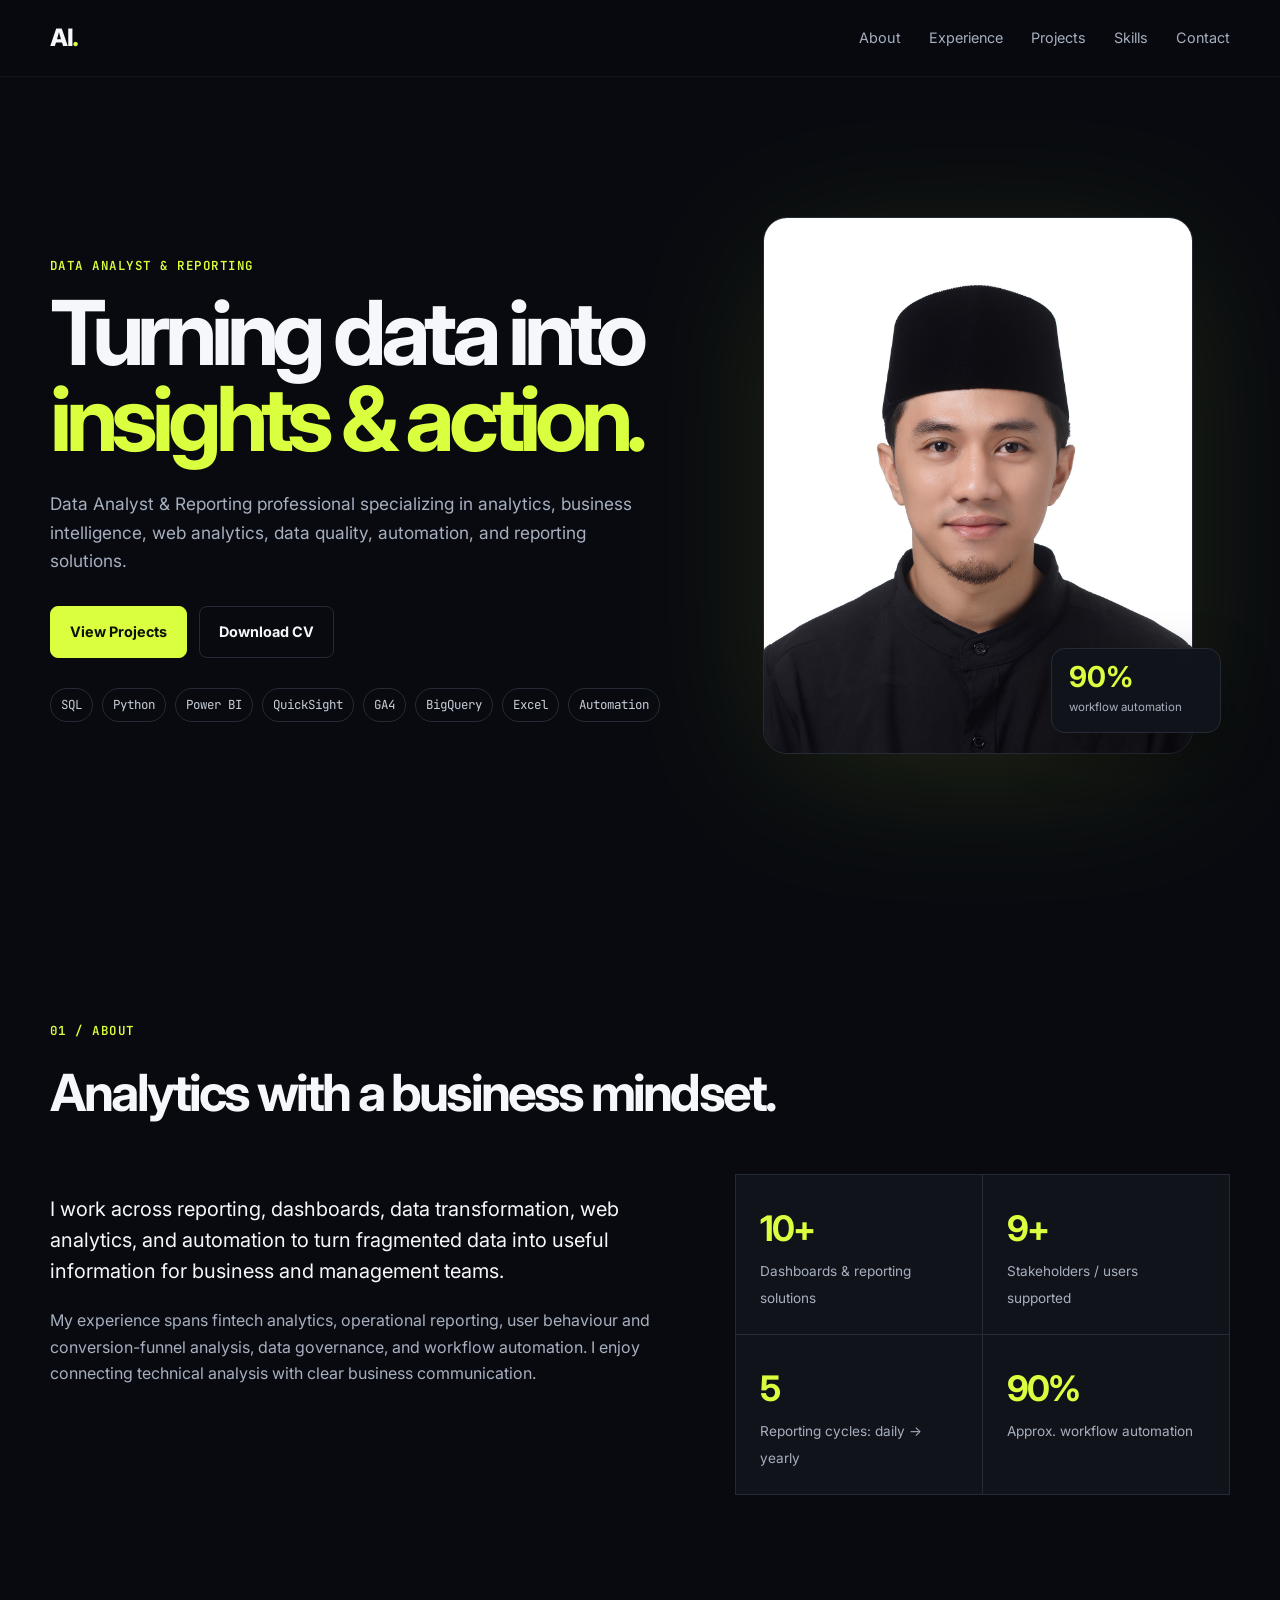
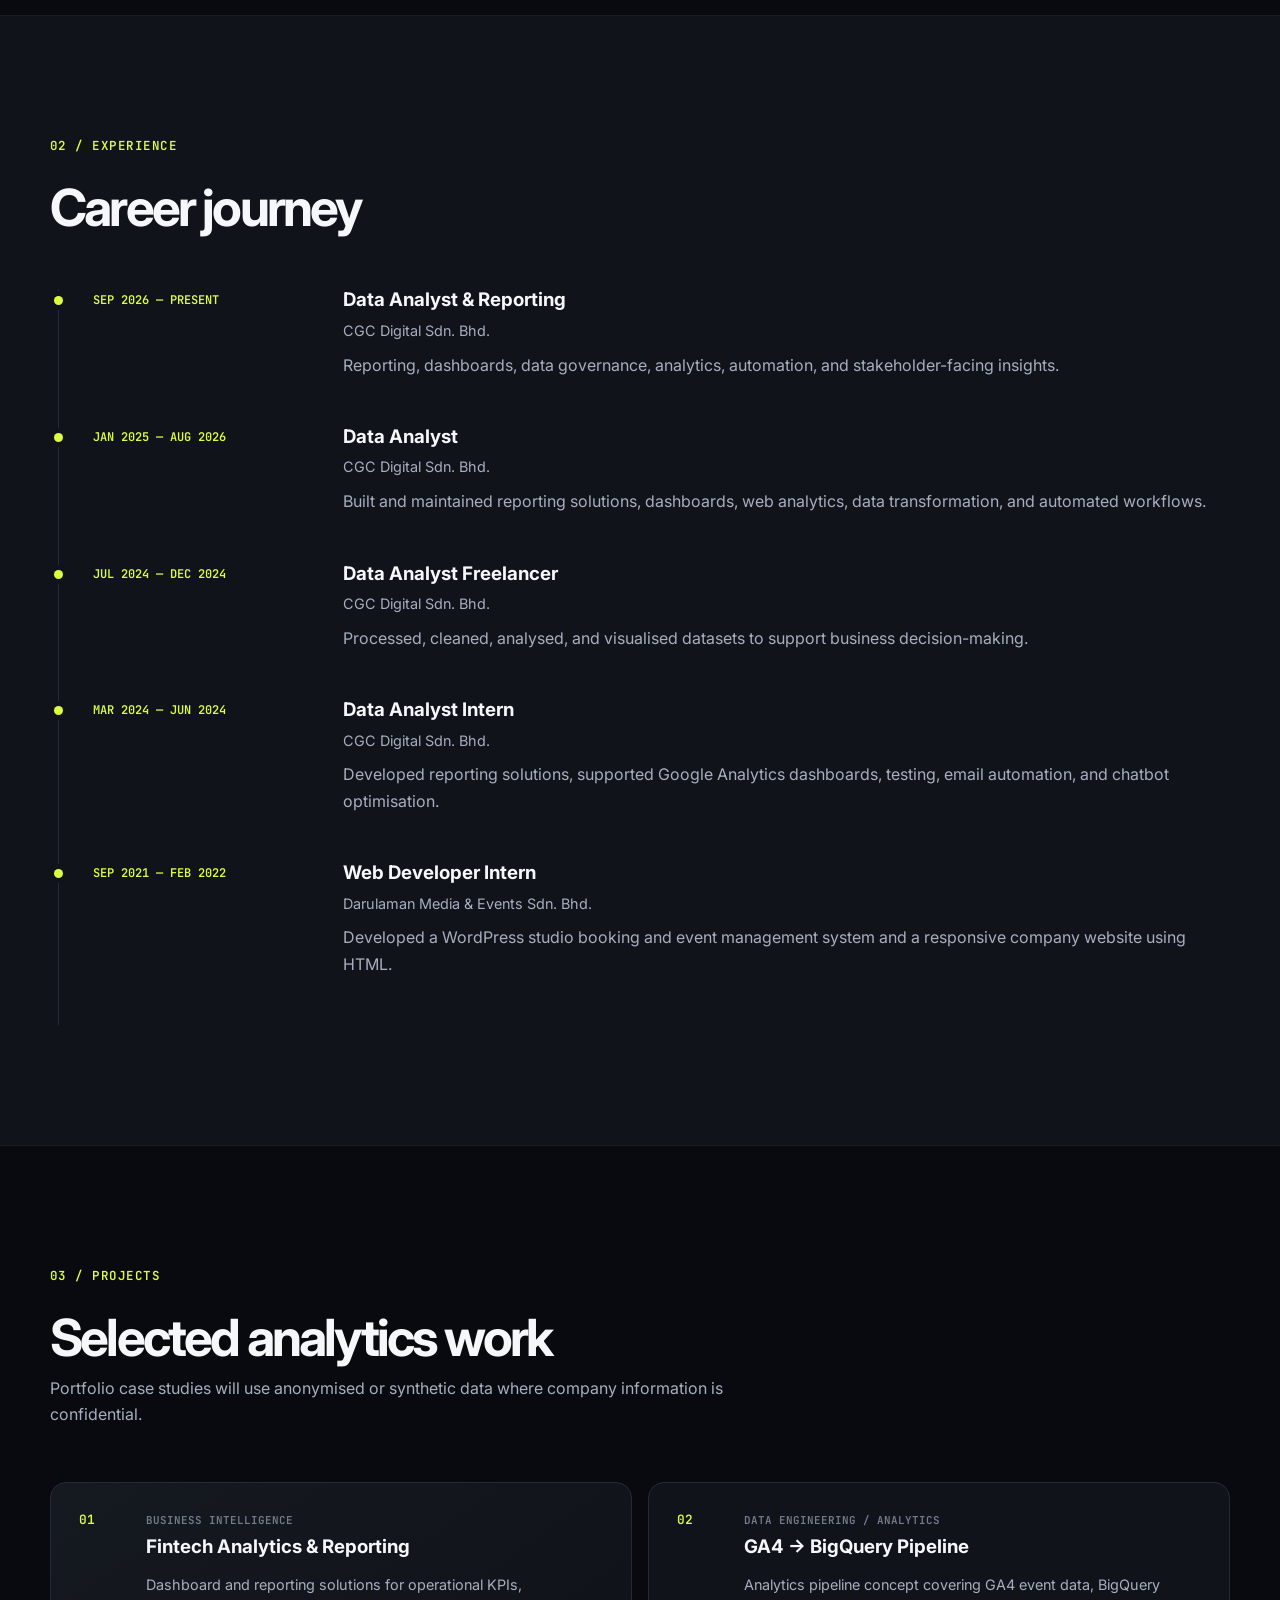
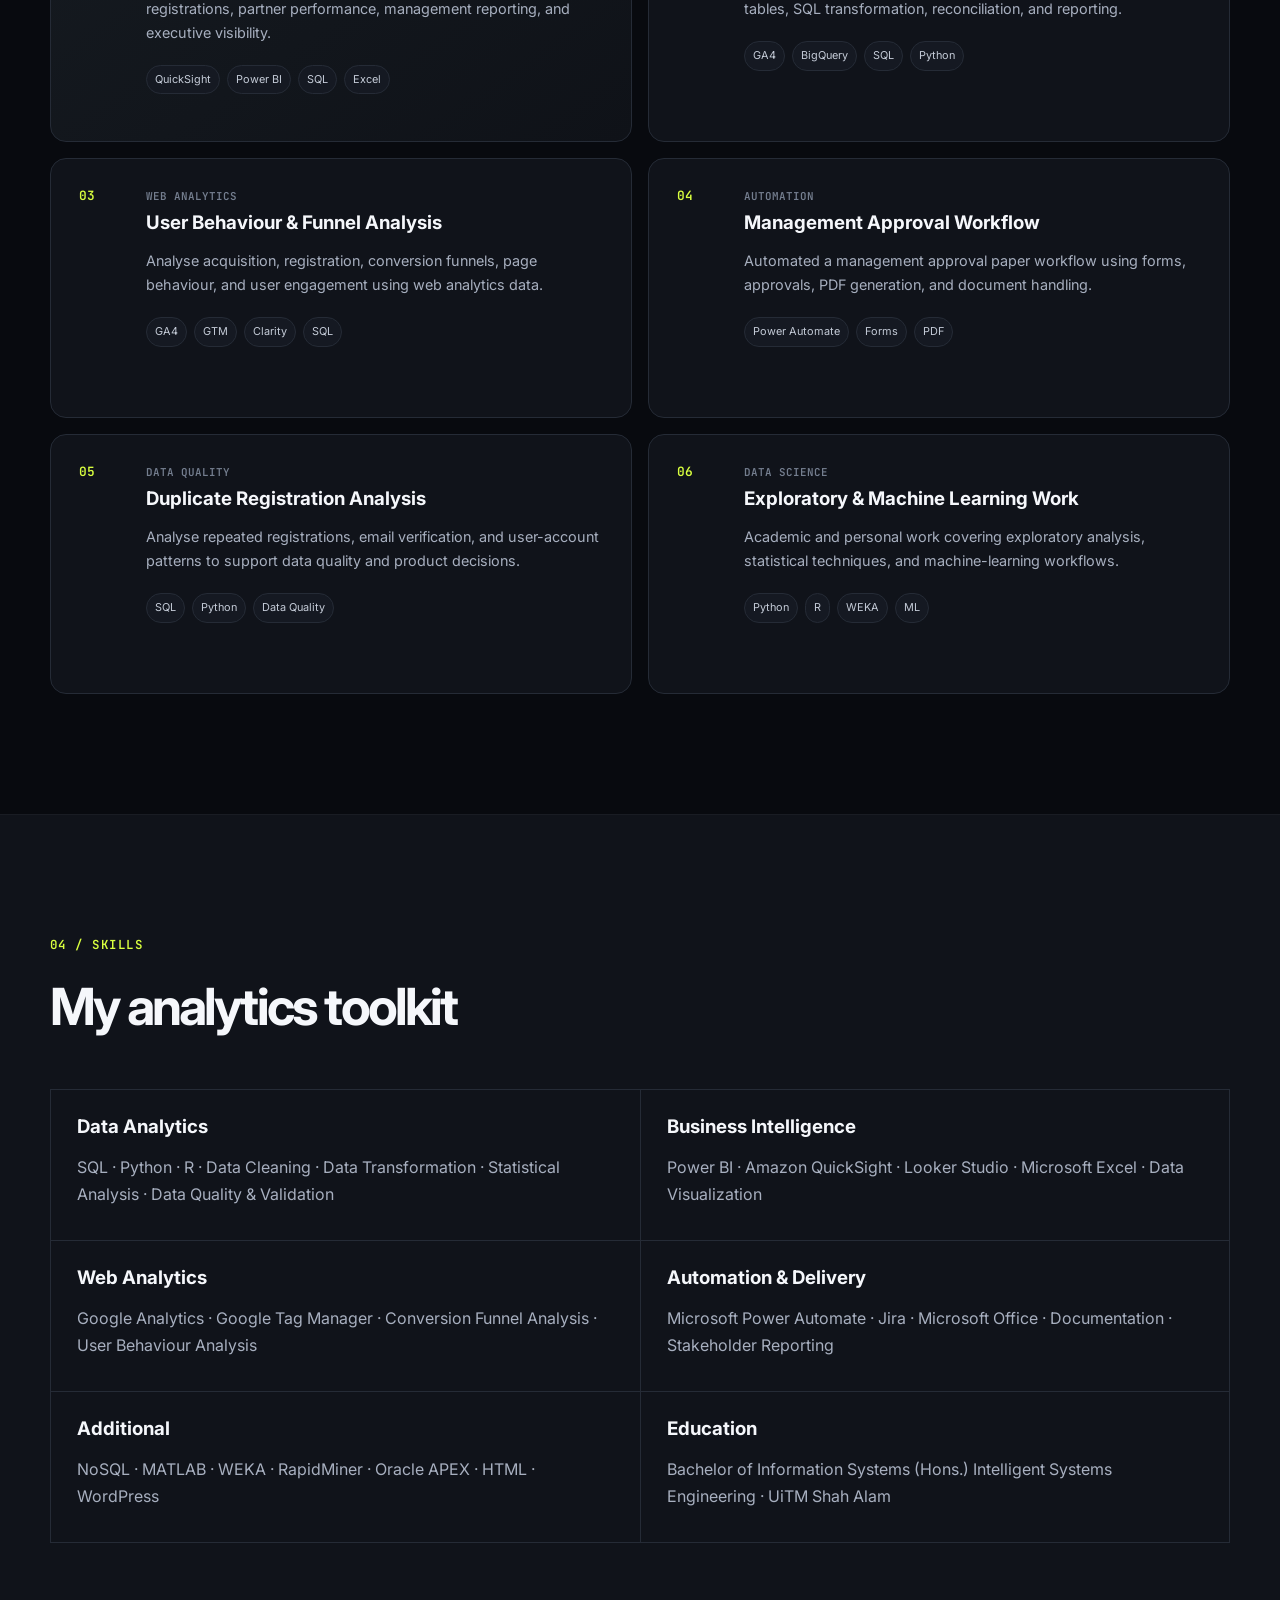
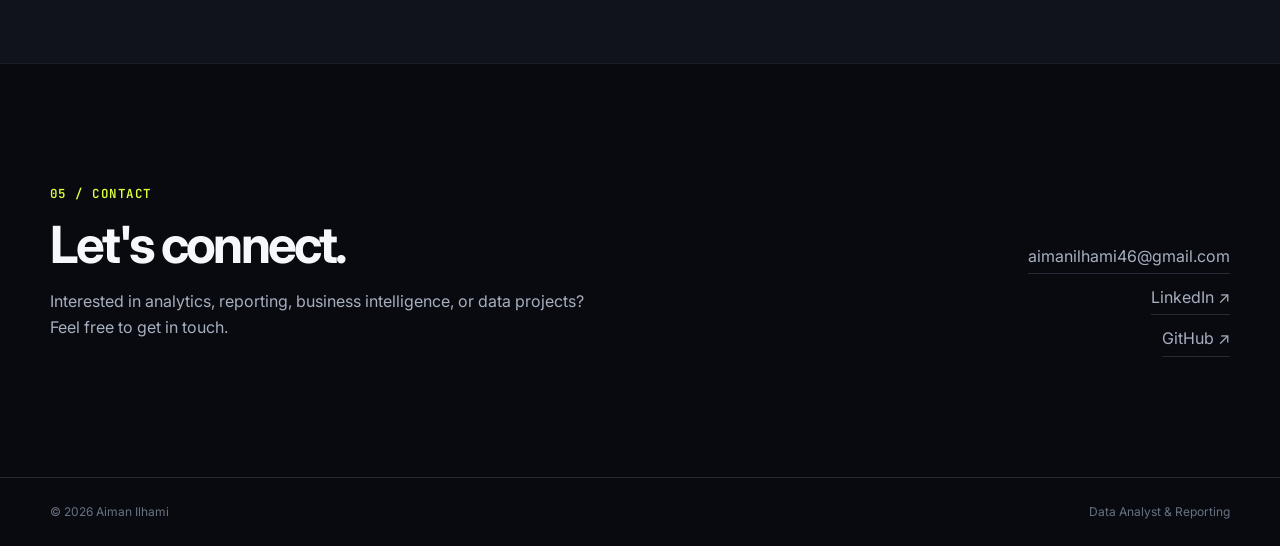
==== index.html @ e9d881be "Initial portfolio website" ====
<!DOCTYPE html>
<html lang="en">
<head>
  <meta charset="UTF-8">
  <meta name="viewport" content="width=device-width, initial-scale=1.0">
  <meta name="description" content="Aiman Ilhami — Data Analyst & Reporting portfolio.">
  <title>Aiman Ilhami | Data Analyst & Reporting</title>
  <link rel="preconnect" href="https://fonts.googleapis.com">
  <link rel="preconnect" href="https://fonts.gstatic.com" crossorigin>
  <link href="https://fonts.googleapis.com/css2?family=Inter:wght@400;500;600;700;800&family=JetBrains+Mono:wght@500;600&display=swap" rel="stylesheet">
  <link rel="stylesheet" href="css/style.css">
</head>
<body>
  <header class="site-header">
    <nav class="nav container">
      <a class="brand" href="#home">AI<span>.</span></a>
      <button class="menu-toggle" aria-label="Open navigation" aria-expanded="false">☰</button>
      <div class="nav-links">
        <a href="#about">About</a>
        <a href="#experience">Experience</a>
        <a href="#projects">Projects</a>
        <a href="#skills">Skills</a>
        <a href="#contact">Contact</a>
      </div>
    </nav>
  </header>

  <main>
    <section id="home" class="hero container">
      <div class="hero-copy">
        <p class="eyebrow">DATA ANALYST & REPORTING</p>
        <h1>Turning data into <span>insights & action.</span></h1>
        <p class="hero-text">
          Data Analyst & Reporting professional specializing in analytics, business intelligence,
          web analytics, data quality, automation, and reporting solutions.
        </p>
        <div class="hero-actions">
          <a class="btn btn-primary" href="#projects">View Projects</a>
          <a class="btn btn-secondary" href="assets/Aiman_Ilhami_CV.pdf" target="_blank">Download CV</a>
        </div>
        <div class="tech-strip">
          <span>SQL</span><span>Python</span><span>Power BI</span><span>QuickSight</span>
          <span>GA4</span><span>BigQuery</span><span>Excel</span><span>Automation</span>
        </div>
      </div>
      <div class="hero-photo-wrap">
        <div class="photo-glow"></div>
        <img class="hero-photo" src="assets/profile.jpg" alt="Aiman Ilhami">
        <div class="floating-card">
          <strong>90%</strong>
          <span>workflow automation</span>
        </div>
      </div>
    </section>

    <section id="about" class="section container">
      <div class="section-heading">
        <p class="eyebrow">01 / ABOUT</p>
        <h2>Analytics with a business mindset.</h2>
      </div>
      <div class="about-grid">
        <div>
          <p class="lead">
            I work across reporting, dashboards, data transformation, web analytics, and automation
            to turn fragmented data into useful information for business and management teams.
          </p>
          <p>
            My experience spans fintech analytics, operational reporting, user behaviour and
            conversion-funnel analysis, data governance, and workflow automation. I enjoy connecting
            technical analysis with clear business communication.
          </p>
        </div>
        <div class="stat-grid">
          <div class="stat"><strong>10+</strong><span>Dashboards & reporting solutions</span></div>
          <div class="stat"><strong>9+</strong><span>Stakeholders / users supported</span></div>
          <div class="stat"><strong>5</strong><span>Reporting cycles: daily → yearly</span></div>
          <div class="stat"><strong>90%</strong><span>Approx. workflow automation</span></div>
        </div>
      </div>
    </section>

    <section id="experience" class="section section-alt">
      <div class="container">
        <div class="section-heading">
          <p class="eyebrow">02 / EXPERIENCE</p>
          <h2>Career journey</h2>
        </div>
        <div class="timeline">
          <article class="timeline-item">
            <div class="timeline-date">SEP 2026 — PRESENT</div>
            <div class="timeline-content">
              <h3>Data Analyst & Reporting</h3>
              <p class="company">CGC Digital Sdn. Bhd.</p>
              <p>Reporting, dashboards, data governance, analytics, automation, and stakeholder-facing insights.</p>
            </div>
          </article>
          <article class="timeline-item">
            <div class="timeline-date">JAN 2025 — AUG 2026</div>
            <div class="timeline-content">
              <h3>Data Analyst</h3>
              <p class="company">CGC Digital Sdn. Bhd.</p>
              <p>Built and maintained reporting solutions, dashboards, web analytics, data transformation, and automated workflows.</p>
            </div>
          </article>
          <article class="timeline-item">
            <div class="timeline-date">JUL 2024 — DEC 2024</div>
            <div class="timeline-content">
              <h3>Data Analyst Freelancer</h3>
              <p class="company">CGC Digital Sdn. Bhd.</p>
              <p>Processed, cleaned, analysed, and visualised datasets to support business decision-making.</p>
            </div>
          </article>
          <article class="timeline-item">
            <div class="timeline-date">MAR 2024 — JUN 2024</div>
            <div class="timeline-content">
              <h3>Data Analyst Intern</h3>
              <p class="company">CGC Digital Sdn. Bhd.</p>
              <p>Developed reporting solutions, supported Google Analytics dashboards, testing, email automation, and chatbot optimisation.</p>
            </div>
          </article>
          <article class="timeline-item">
            <div class="timeline-date">SEP 2021 — FEB 2022</div>
            <div class="timeline-content">
              <h3>Web Developer Intern</h3>
              <p class="company">Darulaman Media & Events Sdn. Bhd.</p>
              <p>Developed a WordPress studio booking and event management system and a responsive company website using HTML.</p>
            </div>
          </article>
        </div>
      </div>
    </section>

    <section id="projects" class="section container">
      <div class="section-heading">
        <p class="eyebrow">03 / PROJECTS</p>
        <h2>Selected analytics work</h2>
        <p>Portfolio case studies will use anonymised or synthetic data where company information is confidential.</p>
      </div>
      <div class="project-grid">
        <article class="project-card featured">
          <div class="project-number">01</div>
          <div>
            <p class="project-type">BUSINESS INTELLIGENCE</p>
            <h3>Fintech Analytics & Reporting</h3>
            <p>Dashboard and reporting solutions for operational KPIs, registrations, partner performance, management reporting, and executive visibility.</p>
            <div class="tags"><span>QuickSight</span><span>Power BI</span><span>SQL</span><span>Excel</span></div>
          </div>
        </article>
        <article class="project-card">
          <div class="project-number">02</div>
          <div>
            <p class="project-type">DATA ENGINEERING / ANALYTICS</p>
            <h3>GA4 → BigQuery Pipeline</h3>
            <p>Analytics pipeline concept covering GA4 event data, BigQuery tables, SQL transformation, reconciliation, and reporting.</p>
            <div class="tags"><span>GA4</span><span>BigQuery</span><span>SQL</span><span>Python</span></div>
          </div>
        </article>
        <article class="project-card">
          <div class="project-number">03</div>
          <div>
            <p class="project-type">WEB ANALYTICS</p>
            <h3>User Behaviour & Funnel Analysis</h3>
            <p>Analyse acquisition, registration, conversion funnels, page behaviour, and user engagement using web analytics data.</p>
            <div class="tags"><span>GA4</span><span>GTM</span><span>Clarity</span><span>SQL</span></div>
          </div>
        </article>
        <article class="project-card">
          <div class="project-number">04</div>
          <div>
            <p class="project-type">AUTOMATION</p>
            <h3>Management Approval Workflow</h3>
            <p>Automated a management approval paper workflow using forms, approvals, PDF generation, and document handling.</p>
            <div class="tags"><span>Power Automate</span><span>Forms</span><span>PDF</span></div>
          </div>
        </article>
        <article class="project-card">
          <div class="project-number">05</div>
          <div>
            <p class="project-type">DATA QUALITY</p>
            <h3>Duplicate Registration Analysis</h3>
            <p>Analyse repeated registrations, email verification, and user-account patterns to support data quality and product decisions.</p>
            <div class="tags"><span>SQL</span><span>Python</span><span>Data Quality</span></div>
          </div>
        </article>
        <article class="project-card">
          <div class="project-number">06</div>
          <div>
            <p class="project-type">DATA SCIENCE</p>
            <h3>Exploratory & Machine Learning Work</h3>
            <p>Academic and personal work covering exploratory analysis, statistical techniques, and machine-learning workflows.</p>
            <div class="tags"><span>Python</span><span>R</span><span>WEKA</span><span>ML</span></div>
          </div>
        </article>
      </div>
    </section>

    <section id="skills" class="section section-alt">
      <div class="container">
        <div class="section-heading">
          <p class="eyebrow">04 / SKILLS</p>
          <h2>My analytics toolkit</h2>
        </div>
        <div class="skills-grid">
          <div class="skill-group"><h3>Data Analytics</h3><p>SQL · Python · R · Data Cleaning · Data Transformation · Statistical Analysis · Data Quality & Validation</p></div>
          <div class="skill-group"><h3>Business Intelligence</h3><p>Power BI · Amazon QuickSight · Looker Studio · Microsoft Excel · Data Visualization</p></div>
          <div class="skill-group"><h3>Web Analytics</h3><p>Google Analytics · Google Tag Manager · Conversion Funnel Analysis · User Behaviour Analysis</p></div>
          <div class="skill-group"><h3>Automation & Delivery</h3><p>Microsoft Power Automate · Jira · Microsoft Office · Documentation · Stakeholder Reporting</p></div>
          <div class="skill-group"><h3>Additional</h3><p>NoSQL · MATLAB · WEKA · RapidMiner · Oracle APEX · HTML · WordPress</p></div>
          <div class="skill-group"><h3>Education</h3><p>Bachelor of Information Systems (Hons.) Intelligent Systems Engineering · UiTM Shah Alam</p></div>
        </div>
      </div>
    </section>

    <section id="contact" class="section container contact-section">
      <div>
        <p class="eyebrow">05 / CONTACT</p>
        <h2>Let's connect.</h2>
        <p>Interested in analytics, reporting, business intelligence, or data projects? Feel free to get in touch.</p>
      </div>
      <div class="contact-links">
        <a href="mailto:aimanilhami46@gmail.com">aimanilhami46@gmail.com</a>
        <a href="https://www.linkedin.com/in/aiman-ilhami-9b28532a3/" target="_blank" rel="noopener">LinkedIn ↗</a>
        <a href="https://github.com/ilhami46" target="_blank" rel="noopener">GitHub ↗</a>
      </div>
    </section>
  </main>

  <footer class="footer">
    <div class="container footer-inner">
      <span>© 2026 Aiman Ilhami</span>
      <span>Data Analyst & Reporting</span>
    </div>
  </footer>

  <script src="js/script.js"></script>
</body>
</html>
---- css/style.css ----
:root {
  --bg: #080a0f;
  --surface: #10131a;
  --surface-2: #151922;
  --text: #f5f7fb;
  --muted: #a7afbf;
  --line: #252b36;
  --accent: #d9ff3f;
  --accent-dark: #0d1104;
  --max: 1180px;
}
* { box-sizing: border-box; }
html { scroll-behavior: smooth; }
body {
  margin: 0; background: var(--bg); color: var(--text);
  font-family: Inter, system-ui, sans-serif; line-height: 1.65;
}
a { color: inherit; text-decoration: none; }
.container { width: min(calc(100% - 40px), var(--max)); margin-inline: auto; }
.site-header {
  position: sticky; top: 0; z-index: 50; backdrop-filter: blur(18px);
  background: rgba(8,10,15,.82); border-bottom: 1px solid rgba(255,255,255,.05);
}
.nav { min-height: 76px; display: flex; align-items: center; justify-content: space-between; }
.brand { font-size: 1.5rem; font-weight: 800; letter-spacing: -.06em; }
.brand span { color: var(--accent); }
.nav-links { display: flex; gap: 28px; font-size: .9rem; color: var(--muted); }
.nav-links a:hover { color: var(--text); }
.menu-toggle { display: none; border: 0; background: none; color: var(--text); font-size: 1.5rem; }
.hero { min-height: calc(100vh - 76px); display: grid; grid-template-columns: 1.1fr .9fr; gap: 60px; align-items: center; padding-block: 70px; }
.eyebrow { color: var(--accent); font-family: "JetBrains Mono", monospace; font-size: .78rem; letter-spacing: .12em; font-weight: 600; margin: 0 0 14px; }
h1 { font-size: clamp(3.2rem, 7vw, 6.5rem); line-height: .96; letter-spacing: -.07em; margin: 0 0 28px; max-width: 800px; }
h1 span { color: var(--accent); }
h2 { font-size: clamp(2rem, 4vw, 3.4rem); line-height: 1.05; letter-spacing: -.055em; margin: 0; }
h3 { margin: 0 0 7px; line-height: 1.2; }
.hero-text { color: var(--muted); max-width: 650px; font-size: 1.08rem; }
.hero-actions { display: flex; gap: 12px; margin: 30px 0; flex-wrap: wrap; }
.btn { padding: 13px 19px; border-radius: 8px; font-weight: 700; font-size: .9rem; border: 1px solid var(--line); }
.btn-primary { background: var(--accent); color: var(--accent-dark); border-color: var(--accent); }
.btn-secondary:hover { border-color: #5c6575; }
.tech-strip { display: flex; flex-wrap: wrap; gap: 9px; color: #c7ced9; font-size: .78rem; font-family: "JetBrains Mono", monospace; }
.tech-strip span { border: 1px solid var(--line); border-radius: 999px; padding: 6px 10px; }
.hero-photo-wrap { position: relative; justify-self: center; width: min(100%, 430px); }
.photo-glow { position: absolute; inset: 8% 4% 0; background: var(--accent); filter: blur(80px); opacity: .13; }
.hero-photo { position: relative; width: 100%; aspect-ratio: 4/5; object-fit: cover; object-position: center top; border-radius: 24px; border: 1px solid var(--line); filter: grayscale(8%); }
.floating-card {
  position: absolute; right: -28px; bottom: 28px; background: rgba(16,19,26,.95);
  border: 1px solid var(--line); border-radius: 14px; padding: 14px 17px; min-width: 170px;
  box-shadow: 0 18px 50px rgba(0,0,0,.35);
}
.floating-card strong { display: block; color: var(--accent); font-size: 1.8rem; line-height: 1; }
.floating-card span { color: var(--muted); font-size: .72rem; }
.section { padding-block: 120px; }
.section-alt { background: var(--surface); border-block: 1px solid rgba(255,255,255,.04); }
.section-heading { display: flex; flex-direction: column; gap: 10px; margin-bottom: 55px; }
.section-heading > p:last-child { color: var(--muted); max-width: 700px; margin: 0; }
.about-grid { display: grid; grid-template-columns: 1.1fr .9fr; gap: 80px; }
.about-grid p { color: var(--muted); }
.about-grid .lead { color: var(--text); font-size: 1.25rem; line-height: 1.55; }
.stat-grid { display: grid; grid-template-columns: 1fr 1fr; gap: 1px; background: var(--line); border: 1px solid var(--line); }
.stat { background: var(--surface); padding: 24px; min-height: 145px; }
.stat strong { display: block; font-size: 2.2rem; letter-spacing: -.06em; color: var(--accent); }
.stat span { color: var(--muted); font-size: .85rem; }
.timeline { border-left: 1px solid var(--line); margin-left: 8px; }
.timeline-item { position: relative; display: grid; grid-template-columns: 210px 1fr; gap: 40px; padding: 0 0 48px 34px; }
.timeline-item::before { content: ""; position: absolute; left: -5px; top: 7px; width: 9px; height: 9px; border-radius: 50%; background: var(--accent); box-shadow: 0 0 0 5px var(--surface); }
.timeline-date { font: 600 .75rem "JetBrains Mono", monospace; color: var(--accent); padding-top: 3px; }
.company { color: var(--muted); margin: 0 0 9px; font-size: .9rem; }
.timeline-content p:last-child { color: var(--muted); margin: 0; }
.project-grid { display: grid; grid-template-columns: repeat(2, 1fr); gap: 16px; }
.project-card { background: var(--surface); border: 1px solid var(--line); border-radius: 16px; padding: 28px; display: grid; grid-template-columns: 55px 1fr; gap: 12px; min-height: 260px; transition: transform .2s, border-color .2s; }
.project-card:hover { transform: translateY(-4px); border-color: #4d5666; }
.project-card.featured { background: linear-gradient(145deg, #151a20, #0f1218); }
.project-number { color: var(--accent); font: 600 .8rem "JetBrains Mono", monospace; }
.project-type { color: #747e8f; font: 600 .68rem "JetBrains Mono", monospace; margin: 2px 0 9px; }
.project-card p:not(.project-type) { color: var(--muted); font-size: .9rem; }
.tags { display: flex; flex-wrap: wrap; gap: 7px; margin-top: 20px; }
.tags span { background: var(--surface-2); border: 1px solid var(--line); color: #c4cbd7; border-radius: 999px; padding: 5px 8px; font-size: .68rem; }
.skills-grid { display: grid; grid-template-columns: repeat(2, 1fr); gap: 1px; background: var(--line); border: 1px solid var(--line); }
.skill-group { background: var(--surface); padding: 26px; min-height: 150px; }
.skill-group p { color: var(--muted); margin-bottom: 0; }
.contact-section { display: grid; grid-template-columns: 1fr 1fr; gap: 60px; align-items: end; }
.contact-section > div > p:not(.eyebrow) { color: var(--muted); max-width: 540px; }
.contact-links { display: flex; flex-direction: column; align-items: flex-end; gap: 10px; }
.contact-links a { color: var(--muted); border-bottom: 1px solid var(--line); padding-bottom: 4px; }
.contact-links a:hover { color: var(--accent); border-color: var(--accent); }
.footer { border-top: 1px solid var(--line); color: #697282; font-size: .75rem; padding: 24px 0; }
.footer-inner { display: flex; justify-content: space-between; }
@media (max-width: 800px) {
  .container { width: min(calc(100% - 28px), var(--max)); }
  .nav-links { display: none; position: absolute; top: 76px; left: 0; right: 0; background: var(--surface); padding: 20px; flex-direction: column; border-bottom: 1px solid var(--line); }
  .nav-links.open { display: flex; }
  .menu-toggle { display: block; }
  .hero, .about-grid, .contact-section { grid-template-columns: 1fr; }
  .hero { padding-top: 50px; gap: 45px; }
  .hero-photo-wrap { width: min(75vw, 360px); }
  .floating-card { right: -8px; }
  .section { padding-block: 80px; }
  .timeline-item { grid-template-columns: 1fr; gap: 8px; padding-left: 24px; }
  .project-grid, .skills-grid { grid-template-columns: 1fr; }
  .contact-links { align-items: flex-start; }
}
@media (max-width: 460px) {
  h1 { font-size: 3.1rem; }
  .hero-actions .btn { width: 100%; text-align: center; }
  .stat-grid { grid-template-columns: 1fr; }
}
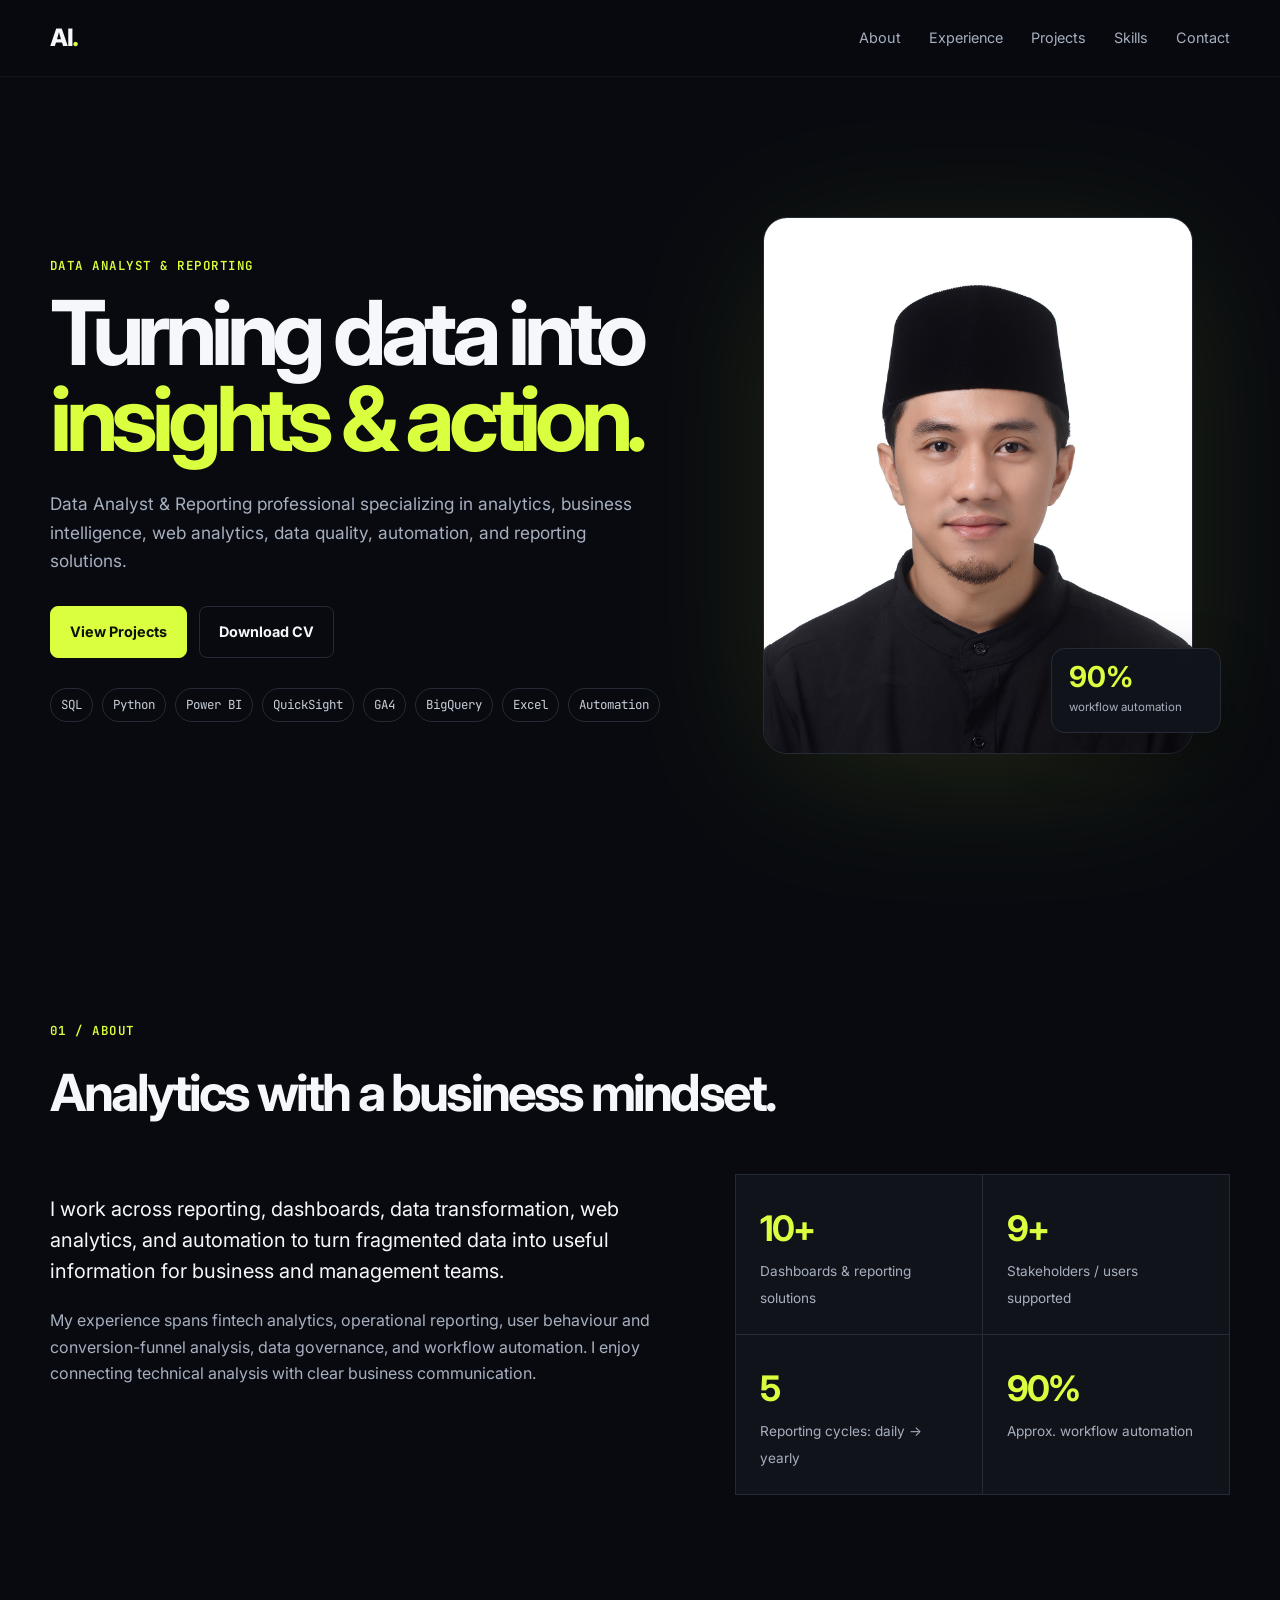
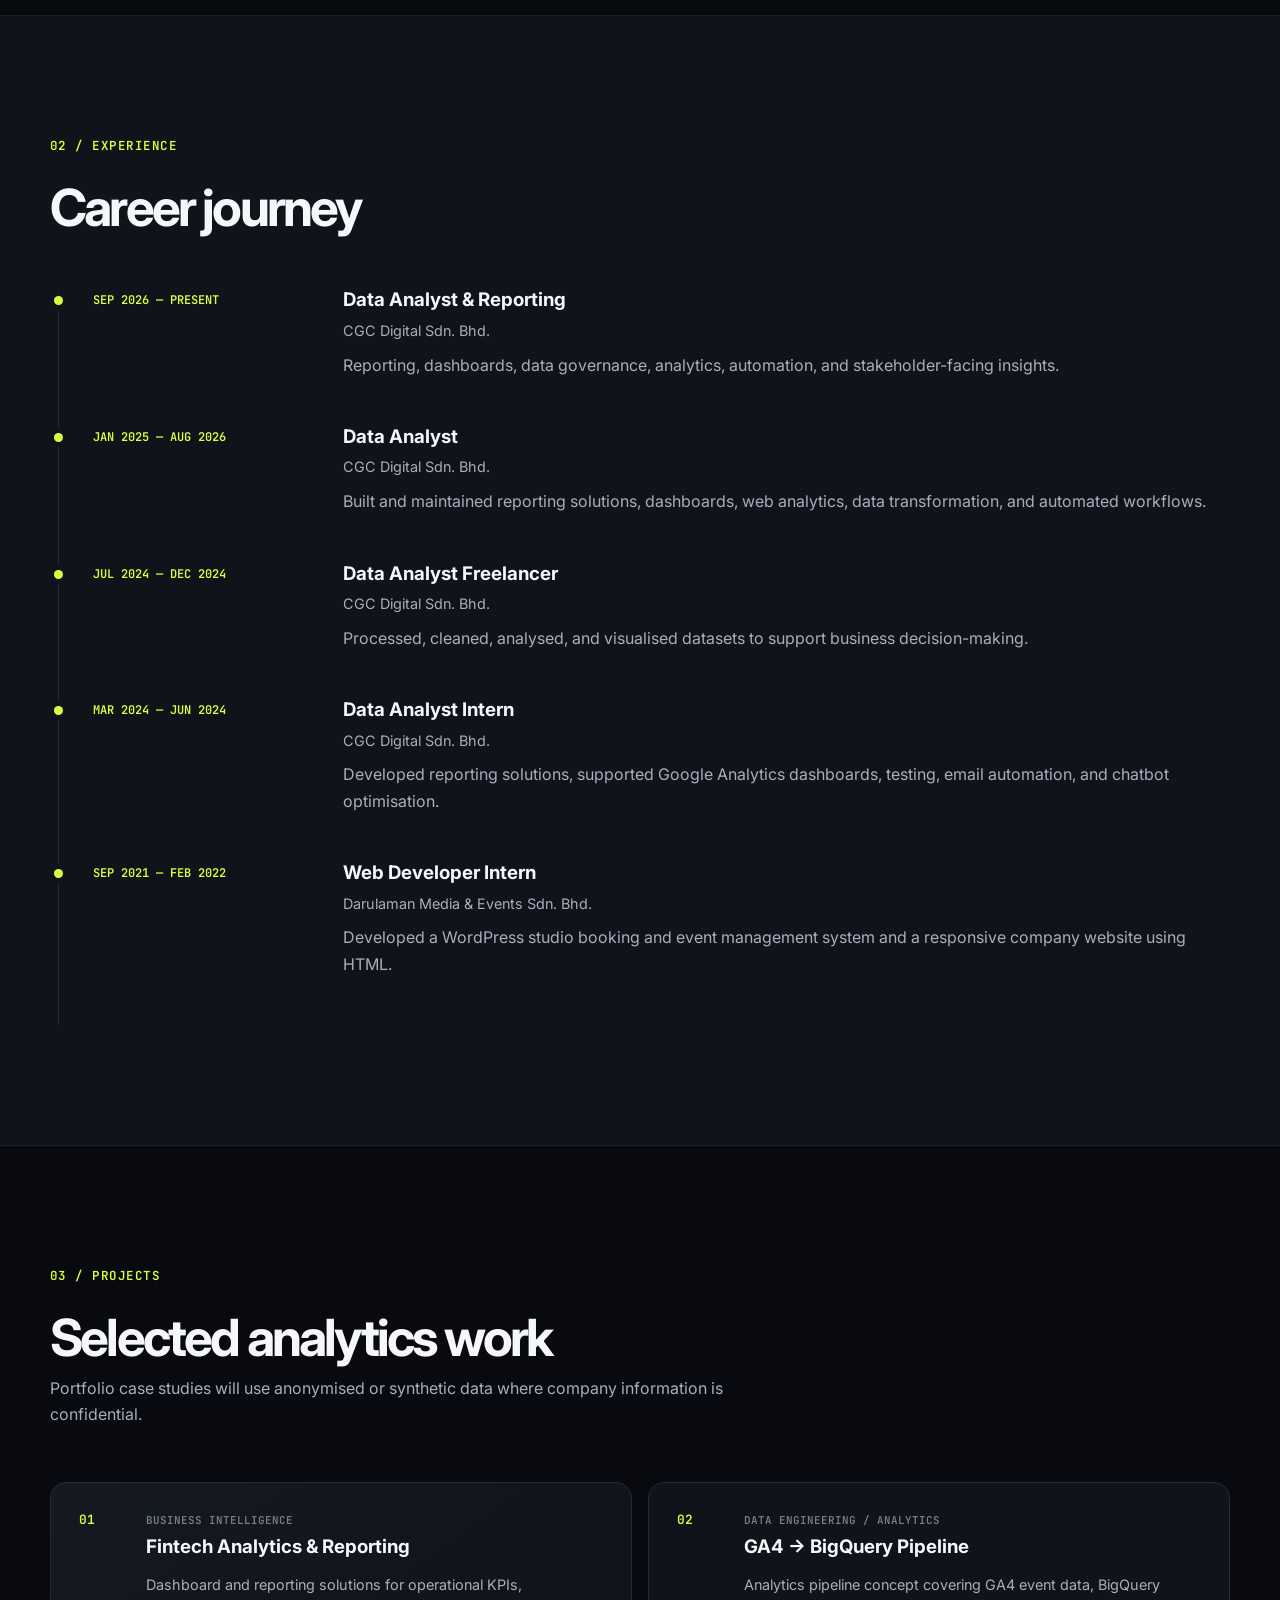
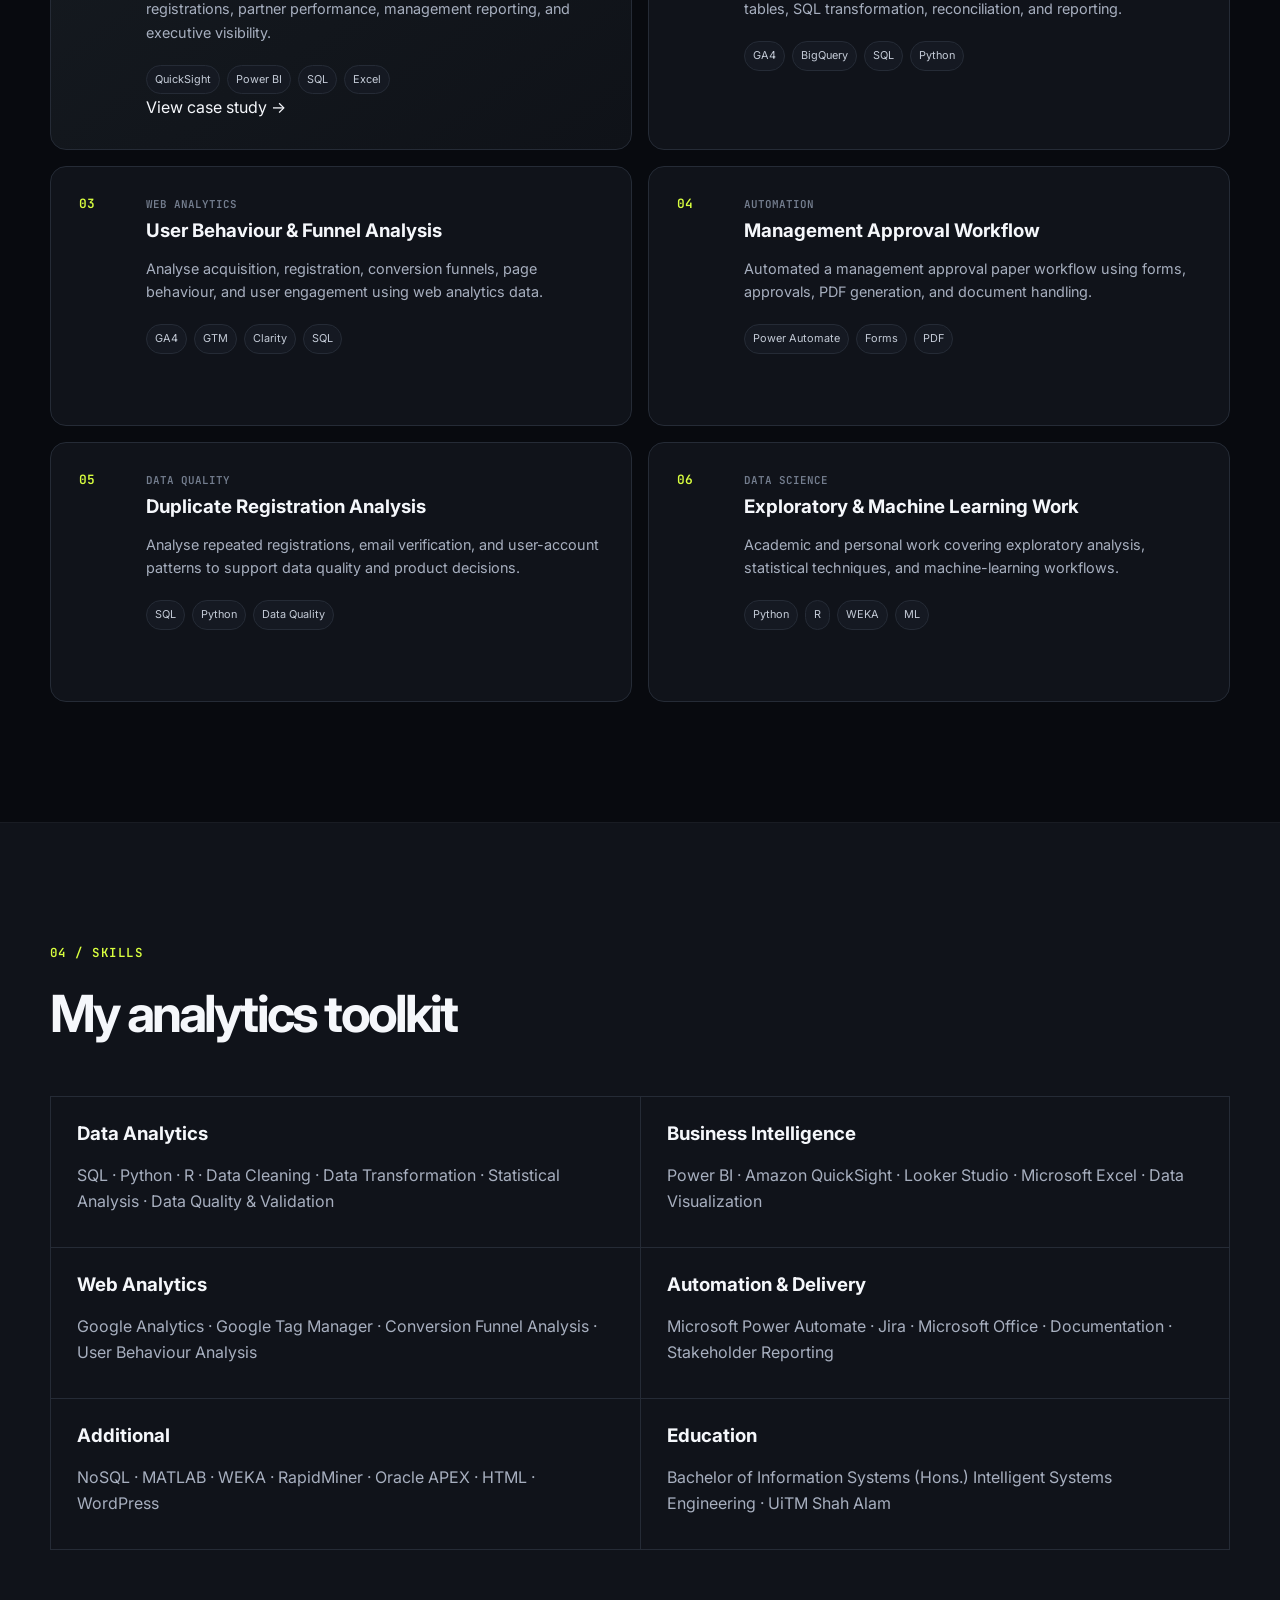
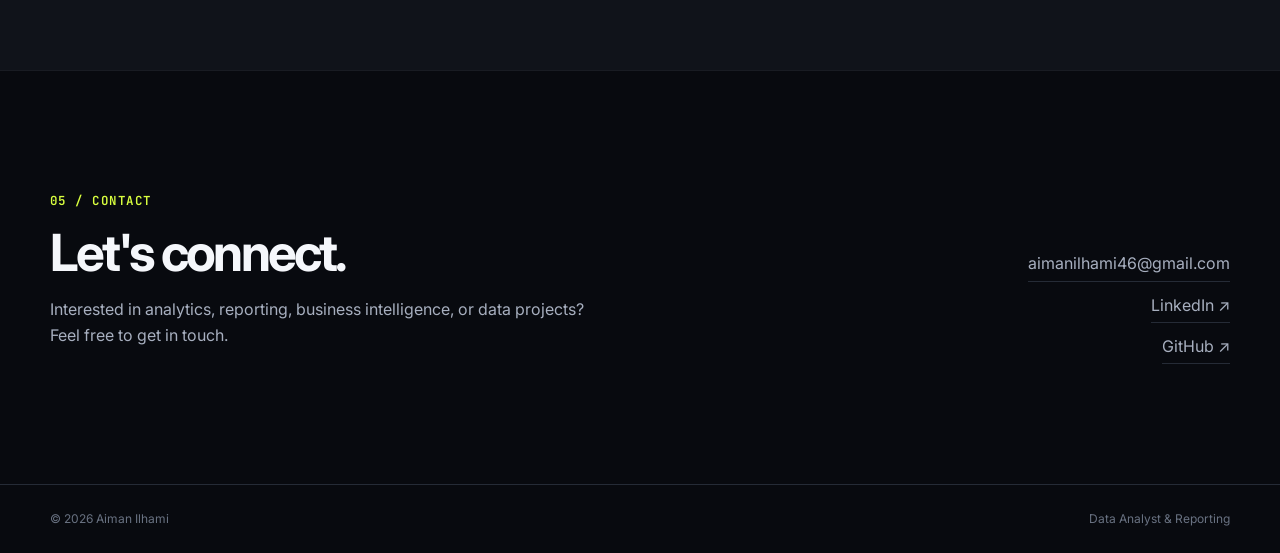
==== commit 94ab1868: "Link homepage project card to case study" ====
--- a/index.html
+++ b/index.html
@@ -15,223 +15,21 @@
     <nav class="nav container">
       <a class="brand" href="#home">AI<span>.</span></a>
       <button class="menu-toggle" aria-label="Open navigation" aria-expanded="false">☰</button>
-      <div class="nav-links">
-        <a href="#about">About</a>
-        <a href="#experience">Experience</a>
-        <a href="#projects">Projects</a>
-        <a href="#skills">Skills</a>
-        <a href="#contact">Contact</a>
-      </div>
+      <div class="nav-links"><a href="#about">About</a><a href="#experience">Experience</a><a href="#projects">Projects</a><a href="#skills">Skills</a><a href="#contact">Contact</a></div>
     </nav>
   </header>
-
   <main>
-    <section id="home" class="hero container">
-      <div class="hero-copy">
-        <p class="eyebrow">DATA ANALYST & REPORTING</p>
-        <h1>Turning data into <span>insights & action.</span></h1>
-        <p class="hero-text">
-          Data Analyst & Reporting professional specializing in analytics, business intelligence,
-          web analytics, data quality, automation, and reporting solutions.
-        </p>
-        <div class="hero-actions">
-          <a class="btn btn-primary" href="#projects">View Projects</a>
-          <a class="btn btn-secondary" href="assets/Aiman_Ilhami_CV.pdf" target="_blank">Download CV</a>
-        </div>
-        <div class="tech-strip">
-          <span>SQL</span><span>Python</span><span>Power BI</span><span>QuickSight</span>
-          <span>GA4</span><span>BigQuery</span><span>Excel</span><span>Automation</span>
-        </div>
-      </div>
-      <div class="hero-photo-wrap">
-        <div class="photo-glow"></div>
-        <img class="hero-photo" src="assets/profile.jpg" alt="Aiman Ilhami">
-        <div class="floating-card">
-          <strong>90%</strong>
-          <span>workflow automation</span>
-        </div>
-      </div>
-    </section>
-
-    <section id="about" class="section container">
-      <div class="section-heading">
-        <p class="eyebrow">01 / ABOUT</p>
-        <h2>Analytics with a business mindset.</h2>
-      </div>
-      <div class="about-grid">
-        <div>
-          <p class="lead">
-            I work across reporting, dashboards, data transformation, web analytics, and automation
-            to turn fragmented data into useful information for business and management teams.
-          </p>
-          <p>
-            My experience spans fintech analytics, operational reporting, user behaviour and
-            conversion-funnel analysis, data governance, and workflow automation. I enjoy connecting
-            technical analysis with clear business communication.
-          </p>
-        </div>
-        <div class="stat-grid">
-          <div class="stat"><strong>10+</strong><span>Dashboards & reporting solutions</span></div>
-          <div class="stat"><strong>9+</strong><span>Stakeholders / users supported</span></div>
-          <div class="stat"><strong>5</strong><span>Reporting cycles: daily → yearly</span></div>
-          <div class="stat"><strong>90%</strong><span>Approx. workflow automation</span></div>
-        </div>
-      </div>
-    </section>
-
-    <section id="experience" class="section section-alt">
-      <div class="container">
-        <div class="section-heading">
-          <p class="eyebrow">02 / EXPERIENCE</p>
-          <h2>Career journey</h2>
-        </div>
-        <div class="timeline">
-          <article class="timeline-item">
-            <div class="timeline-date">SEP 2026 — PRESENT</div>
-            <div class="timeline-content">
-              <h3>Data Analyst & Reporting</h3>
-              <p class="company">CGC Digital Sdn. Bhd.</p>
-              <p>Reporting, dashboards, data governance, analytics, automation, and stakeholder-facing insights.</p>
-            </div>
-          </article>
-          <article class="timeline-item">
-            <div class="timeline-date">JAN 2025 — AUG 2026</div>
-            <div class="timeline-content">
-              <h3>Data Analyst</h3>
-              <p class="company">CGC Digital Sdn. Bhd.</p>
-              <p>Built and maintained reporting solutions, dashboards, web analytics, data transformation, and automated workflows.</p>
-            </div>
-          </article>
-          <article class="timeline-item">
-            <div class="timeline-date">JUL 2024 — DEC 2024</div>
-            <div class="timeline-content">
-              <h3>Data Analyst Freelancer</h3>
-              <p class="company">CGC Digital Sdn. Bhd.</p>
-              <p>Processed, cleaned, analysed, and visualised datasets to support business decision-making.</p>
-            </div>
-          </article>
-          <article class="timeline-item">
-            <div class="timeline-date">MAR 2024 — JUN 2024</div>
-            <div class="timeline-content">
-              <h3>Data Analyst Intern</h3>
-              <p class="company">CGC Digital Sdn. Bhd.</p>
-              <p>Developed reporting solutions, supported Google Analytics dashboards, testing, email automation, and chatbot optimisation.</p>
-            </div>
-          </article>
-          <article class="timeline-item">
-            <div class="timeline-date">SEP 2021 — FEB 2022</div>
-            <div class="timeline-content">
-              <h3>Web Developer Intern</h3>
-              <p class="company">Darulaman Media & Events Sdn. Bhd.</p>
-              <p>Developed a WordPress studio booking and event management system and a responsive company website using HTML.</p>
-            </div>
-          </article>
-        </div>
-      </div>
-    </section>
-
-    <section id="projects" class="section container">
-      <div class="section-heading">
-        <p class="eyebrow">03 / PROJECTS</p>
-        <h2>Selected analytics work</h2>
-        <p>Portfolio case studies will use anonymised or synthetic data where company information is confidential.</p>
-      </div>
-      <div class="project-grid">
-        <article class="project-card featured">
-          <div class="project-number">01</div>
-          <div>
-            <p class="project-type">BUSINESS INTELLIGENCE</p>
-            <h3>Fintech Analytics & Reporting</h3>
-            <p>Dashboard and reporting solutions for operational KPIs, registrations, partner performance, management reporting, and executive visibility.</p>
-            <div class="tags"><span>QuickSight</span><span>Power BI</span><span>SQL</span><span>Excel</span></div>
-          </div>
-        </article>
-        <article class="project-card">
-          <div class="project-number">02</div>
-          <div>
-            <p class="project-type">DATA ENGINEERING / ANALYTICS</p>
-            <h3>GA4 → BigQuery Pipeline</h3>
-            <p>Analytics pipeline concept covering GA4 event data, BigQuery tables, SQL transformation, reconciliation, and reporting.</p>
-            <div class="tags"><span>GA4</span><span>BigQuery</span><span>SQL</span><span>Python</span></div>
-          </div>
-        </article>
-        <article class="project-card">
-          <div class="project-number">03</div>
-          <div>
-            <p class="project-type">WEB ANALYTICS</p>
-            <h3>User Behaviour & Funnel Analysis</h3>
-            <p>Analyse acquisition, registration, conversion funnels, page behaviour, and user engagement using web analytics data.</p>
-            <div class="tags"><span>GA4</span><span>GTM</span><span>Clarity</span><span>SQL</span></div>
-          </div>
-        </article>
-        <article class="project-card">
-          <div class="project-number">04</div>
-          <div>
-            <p class="project-type">AUTOMATION</p>
-            <h3>Management Approval Workflow</h3>
-            <p>Automated a management approval paper workflow using forms, approvals, PDF generation, and document handling.</p>
-            <div class="tags"><span>Power Automate</span><span>Forms</span><span>PDF</span></div>
-          </div>
-        </article>
-        <article class="project-card">
-          <div class="project-number">05</div>
-          <div>
-            <p class="project-type">DATA QUALITY</p>
-            <h3>Duplicate Registration Analysis</h3>
-            <p>Analyse repeated registrations, email verification, and user-account patterns to support data quality and product decisions.</p>
-            <div class="tags"><span>SQL</span><span>Python</span><span>Data Quality</span></div>
-          </div>
-        </article>
-        <article class="project-card">
-          <div class="project-number">06</div>
-          <div>
-            <p class="project-type">DATA SCIENCE</p>
-            <h3>Exploratory & Machine Learning Work</h3>
-            <p>Academic and personal work covering exploratory analysis, statistical techniques, and machine-learning workflows.</p>
-            <div class="tags"><span>Python</span><span>R</span><span>WEKA</span><span>ML</span></div>
-          </div>
-        </article>
-      </div>
-    </section>
-
-    <section id="skills" class="section section-alt">
-      <div class="container">
-        <div class="section-heading">
-          <p class="eyebrow">04 / SKILLS</p>
-          <h2>My analytics toolkit</h2>
-        </div>
-        <div class="skills-grid">
-          <div class="skill-group"><h3>Data Analytics</h3><p>SQL · Python · R · Data Cleaning · Data Transformation · Statistical Analysis · Data Quality & Validation</p></div>
-          <div class="skill-group"><h3>Business Intelligence</h3><p>Power BI · Amazon QuickSight · Looker Studio · Microsoft Excel · Data Visualization</p></div>
-          <div class="skill-group"><h3>Web Analytics</h3><p>Google Analytics · Google Tag Manager · Conversion Funnel Analysis · User Behaviour Analysis</p></div>
-          <div class="skill-group"><h3>Automation & Delivery</h3><p>Microsoft Power Automate · Jira · Microsoft Office · Documentation · Stakeholder Reporting</p></div>
-          <div class="skill-group"><h3>Additional</h3><p>NoSQL · MATLAB · WEKA · RapidMiner · Oracle APEX · HTML · WordPress</p></div>
-          <div class="skill-group"><h3>Education</h3><p>Bachelor of Information Systems (Hons.) Intelligent Systems Engineering · UiTM Shah Alam</p></div>
-        </div>
-      </div>
-    </section>
-
-    <section id="contact" class="section container contact-section">
-      <div>
-        <p class="eyebrow">05 / CONTACT</p>
-        <h2>Let's connect.</h2>
-        <p>Interested in analytics, reporting, business intelligence, or data projects? Feel free to get in touch.</p>
-      </div>
-      <div class="contact-links">
-        <a href="mailto:aimanilhami46@gmail.com">aimanilhami46@gmail.com</a>
-        <a href="https://www.linkedin.com/in/aiman-ilhami-9b28532a3/" target="_blank" rel="noopener">LinkedIn ↗</a>
-        <a href="https://github.com/ilhami46" target="_blank" rel="noopener">GitHub ↗</a>
-      </div>
-    </section>
-  </main>
-
-  <footer class="footer">
-    <div class="container footer-inner">
-      <span>© 2026 Aiman Ilhami</span>
-      <span>Data Analyst & Reporting</span>
-    </div>
-  </footer>
-
-  <script src="js/script.js"></script>
-</body>
-</html>
+    <section id="home" class="hero container"><div class="hero-copy"><p class="eyebrow">DATA ANALYST & REPORTING</p><h1>Turning data into <span>insights & action.</span></h1><p class="hero-text">Data Analyst & Reporting professional specializing in analytics, business intelligence, web analytics, data quality, automation, and reporting solutions.</p><div class="hero-actions"><a class="btn btn-primary" href="#projects">View Projects</a><a class="btn btn-secondary" href="assets/Aiman_Ilhami_CV.pdf" target="_blank">Download CV</a></div><div class="tech-strip"><span>SQL</span><span>Python</span><span>Power BI</span><span>QuickSight</span><span>GA4</span><span>BigQuery</span><span>Excel</span><span>Automation</span></div></div><div class="hero-photo-wrap"><div class="photo-glow"></div><img class="hero-photo" src="assets/profile.jpg" alt="Aiman Ilhami"><div class="floating-card"><strong>90%</strong><span>workflow automation</span></div></div></section>
+    <section id="about" class="section container"><div class="section-heading"><p class="eyebrow">01 / ABOUT</p><h2>Analytics with a business mindset.</h2></div><div class="about-grid"><div><p class="lead">I work across reporting, dashboards, data transformation, web analytics, and automation to turn fragmented data into useful information for business and management teams.</p><p>My experience spans fintech analytics, operational reporting, user behaviour and conversion-funnel analysis, data governance, and workflow automation. I enjoy connecting technical analysis with clear business communication.</p></div><div class="stat-grid"><div class="stat"><strong>10+</strong><span>Dashboards & reporting solutions</span></div><div class="stat"><strong>9+</strong><span>Stakeholders / users supported</span></div><div class="stat"><strong>5</strong><span>Reporting cycles: daily → yearly</span></div><div class="stat"><strong>90%</strong><span>Approx. workflow automation</span></div></div></div></section>
+    <section id="experience" class="section section-alt"><div class="container"><div class="section-heading"><p class="eyebrow">02 / EXPERIENCE</p><h2>Career journey</h2></div><div class="timeline"><article class="timeline-item"><div class="timeline-date">SEP 2026 — PRESENT</div><div class="timeline-content"><h3>Data Analyst & Reporting</h3><p class="company">CGC Digital Sdn. Bhd.</p><p>Reporting, dashboards, data governance, analytics, automation, and stakeholder-facing insights.</p></div></article><article class="timeline-item"><div class="timeline-date">JAN 2025 — AUG 2026</div><div class="timeline-content"><h3>Data Analyst</h3><p class="company">CGC Digital Sdn. Bhd.</p><p>Built and maintained reporting solutions, dashboards, web analytics, data transformation, and automated workflows.</p></div></article><article class="timeline-item"><div class="timeline-date">JUL 2024 — DEC 2024</div><div class="timeline-content"><h3>Data Analyst Freelancer</h3><p class="company">CGC Digital Sdn. Bhd.</p><p>Processed, cleaned, analysed, and visualised datasets to support business decision-making.</p></div></article><article class="timeline-item"><div class="timeline-date">MAR 2024 — JUN 2024</div><div class="timeline-content"><h3>Data Analyst Intern</h3><p class="company">CGC Digital Sdn. Bhd.</p><p>Developed reporting solutions, supported Google Analytics dashboards, testing, email automation, and chatbot optimisation.</p></div></article><article class="timeline-item"><div class="timeline-date">SEP 2021 — FEB 2022</div><div class="timeline-content"><h3>Web Developer Intern</h3><p class="company">Darulaman Media & Events Sdn. Bhd.</p><p>Developed a WordPress studio booking and event management system and a responsive company website using HTML.</p></div></article></div></div></section>
+    <section id="projects" class="section container"><div class="section-heading"><p class="eyebrow">03 / PROJECTS</p><h2>Selected analytics work</h2><p>Portfolio case studies will use anonymised or synthetic data where company information is confidential.</p></div><div class="project-grid">
+      <article class="project-card featured"><div class="project-number">01</div><div><p class="project-type">BUSINESS INTELLIGENCE</p><h3>Fintech Analytics & Reporting</h3><p>Dashboard and reporting solutions for operational KPIs, registrations, partner performance, management reporting, and executive visibility.</p><div class="tags"><span>QuickSight</span><span>Power BI</span><span>SQL</span><span>Excel</span></div><a class="project-link" href="projects/fintech-analytics/">View case study →</a></div></article>
+      <article class="project-card"><div class="project-number">02</div><div><p class="project-type">DATA ENGINEERING / ANALYTICS</p><h3>GA4 → BigQuery Pipeline</h3><p>Analytics pipeline concept covering GA4 event data, BigQuery tables, SQL transformation, reconciliation, and reporting.</p><div class="tags"><span>GA4</span><span>BigQuery</span><span>SQL</span><span>Python</span></div></div></article>
+      <article class="project-card"><div class="project-number">03</div><div><p class="project-type">WEB ANALYTICS</p><h3>User Behaviour & Funnel Analysis</h3><p>Analyse acquisition, registration, conversion funnels, page behaviour, and user engagement using web analytics data.</p><div class="tags"><span>GA4</span><span>GTM</span><span>Clarity</span><span>SQL</span></div></div></article>
+      <article class="project-card"><div class="project-number">04</div><div><p class="project-type">AUTOMATION</p><h3>Management Approval Workflow</h3><p>Automated a management approval paper workflow using forms, approvals, PDF generation, and document handling.</p><div class="tags"><span>Power Automate</span><span>Forms</span><span>PDF</span></div></div></article>
+      <article class="project-card"><div class="project-number">05</div><div><p class="project-type">DATA QUALITY</p><h3>Duplicate Registration Analysis</h3><p>Analyse repeated registrations, email verification, and user-account patterns to support data quality and product decisions.</p><div class="tags"><span>SQL</span><span>Python</span><span>Data Quality</span></div></div></article>
+      <article class="project-card"><div class="project-number">06</div><div><p class="project-type">DATA SCIENCE</p><h3>Exploratory & Machine Learning Work</h3><p>Academic and personal work covering exploratory analysis, statistical techniques, and machine-learning workflows.</p><div class="tags"><span>Python</span><span>R</span><span>WEKA</span><span>ML</span></div></div></article>
+    </div></section>
+    <section id="skills" class="section section-alt"><div class="container"><div class="section-heading"><p class="eyebrow">04 / SKILLS</p><h2>My analytics toolkit</h2></div><div class="skills-grid"><div class="skill-group"><h3>Data Analytics</h3><p>SQL · Python · R · Data Cleaning · Data Transformation · Statistical Analysis · Data Quality & Validation</p></div><div class="skill-group"><h3>Business Intelligence</h3><p>Power BI · Amazon QuickSight · Looker Studio · Microsoft Excel · Data Visualization</p></div><div class="skill-group"><h3>Web Analytics</h3><p>Google Analytics · Google Tag Manager · Conversion Funnel Analysis · User Behaviour Analysis</p></div><div class="skill-group"><h3>Automation & Delivery</h3><p>Microsoft Power Automate · Jira · Microsoft Office · Documentation · Stakeholder Reporting</p></div><div class="skill-group"><h3>Additional</h3><p>NoSQL · MATLAB · WEKA · RapidMiner · Oracle APEX · HTML · WordPress</p></div><div class="skill-group"><h3>Education</h3><p>Bachelor of Information Systems (Hons.) Intelligent Systems Engineering · UiTM Shah Alam</p></div></div></div></section>
+    <section id="contact" class="section container contact-section"><div><p class="eyebrow">05 / CONTACT</p><h2>Let's connect.</h2><p>Interested in analytics, reporting, business intelligence, or data projects? Feel free to get in touch.</p></div><div class="contact-links"><a href="mailto:aimanilhami46@gmail.com">aimanilhami46@gmail.com</a><a href="https://www.linkedin.com/in/aiman-ilhami-9b28532a3/" target="_blank" rel="noopener">LinkedIn ↗</a><a href="https://github.com/ilhami46" target="_blank" rel="noopener">GitHub ↗</a></div></section>
+  </main><footer class="footer"><div class="container footer-inner"><span>© 2026 Aiman Ilhami</span><span>Data Analyst & Reporting</span></div></footer><script src="js/script.js"></script></body></html>
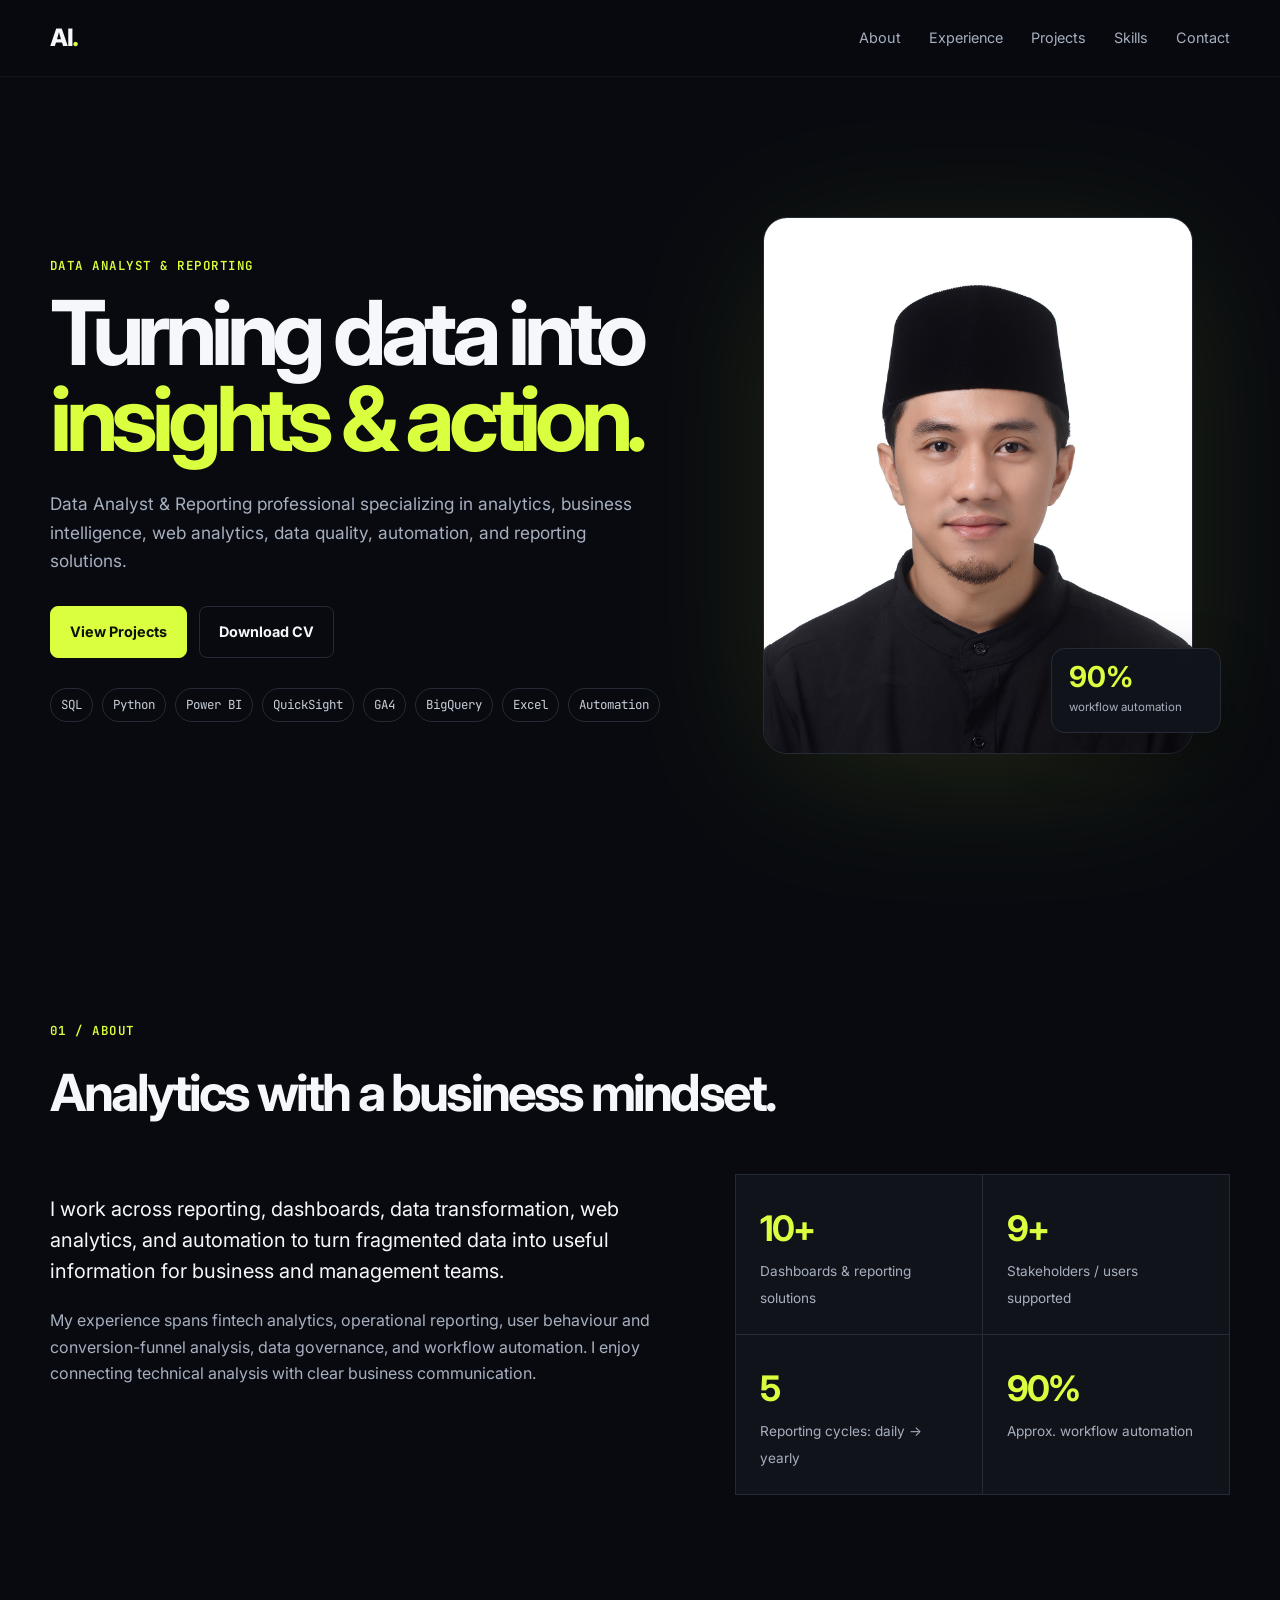
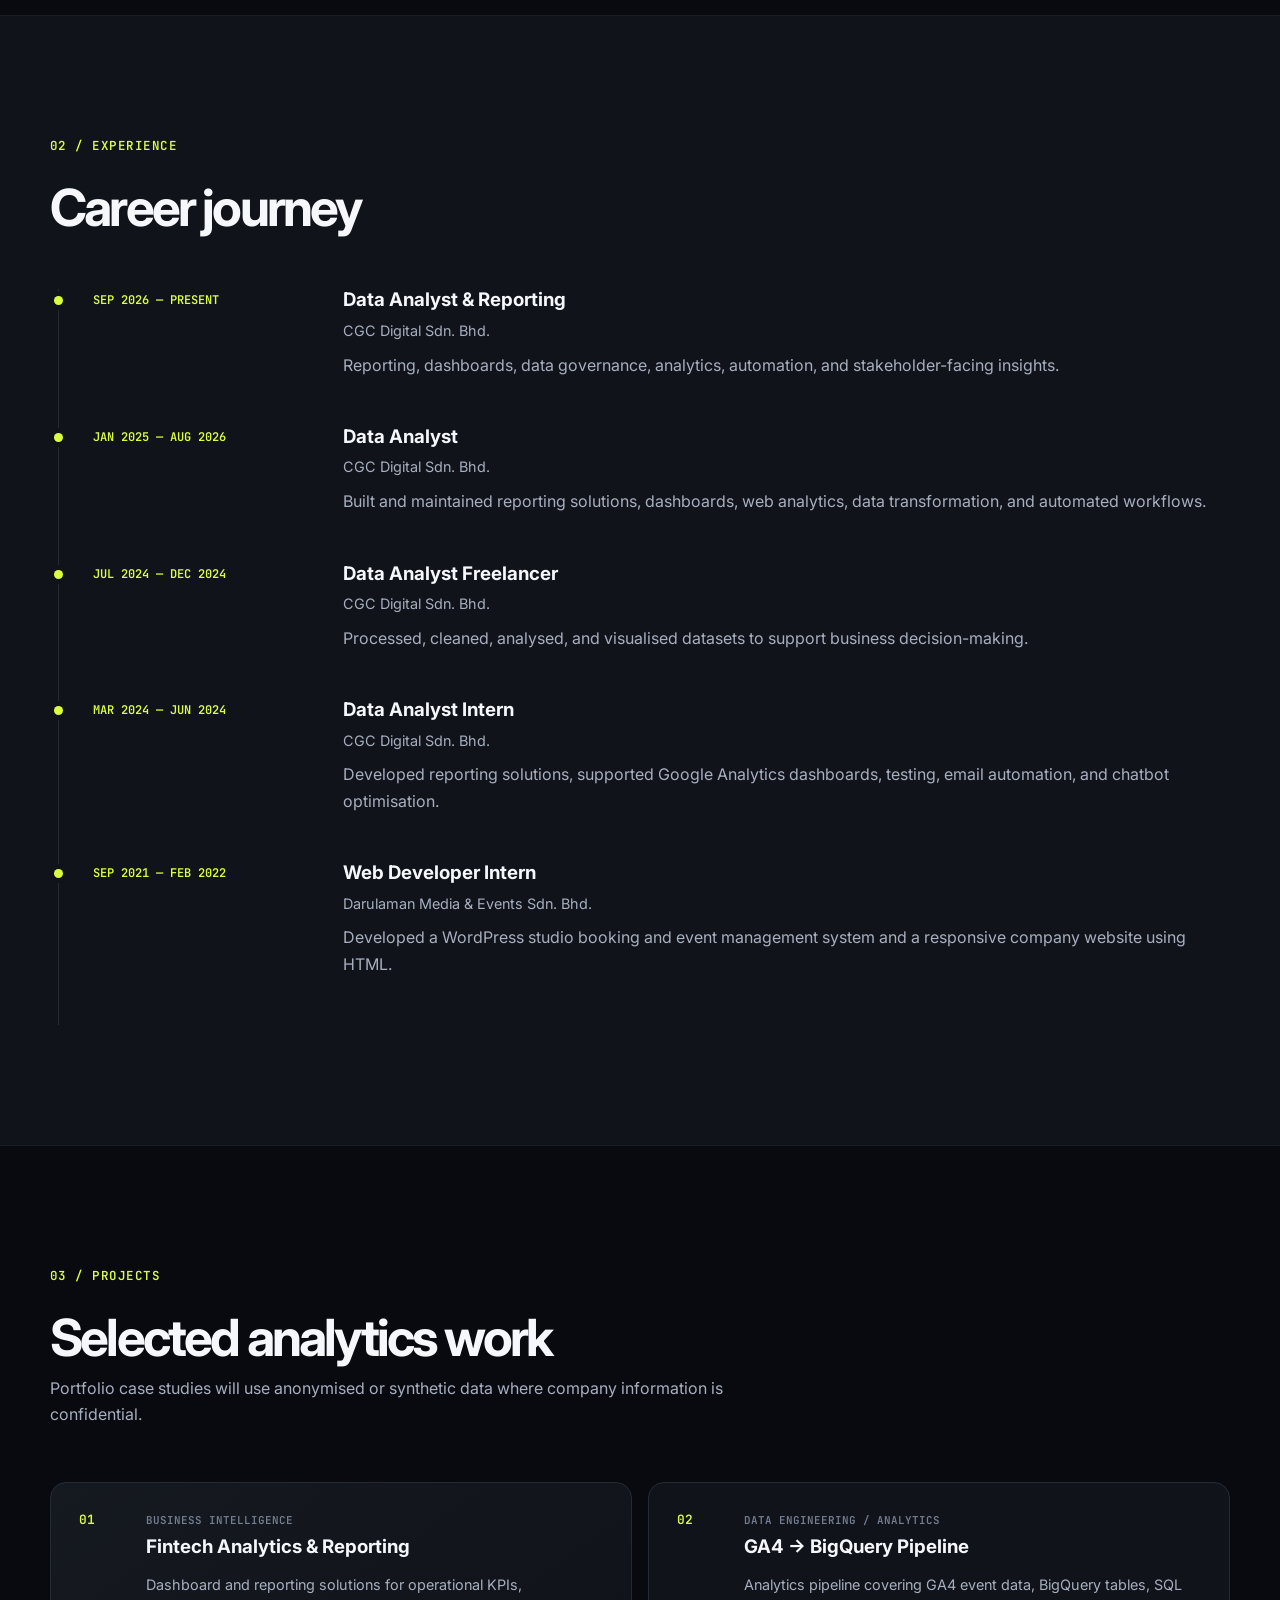
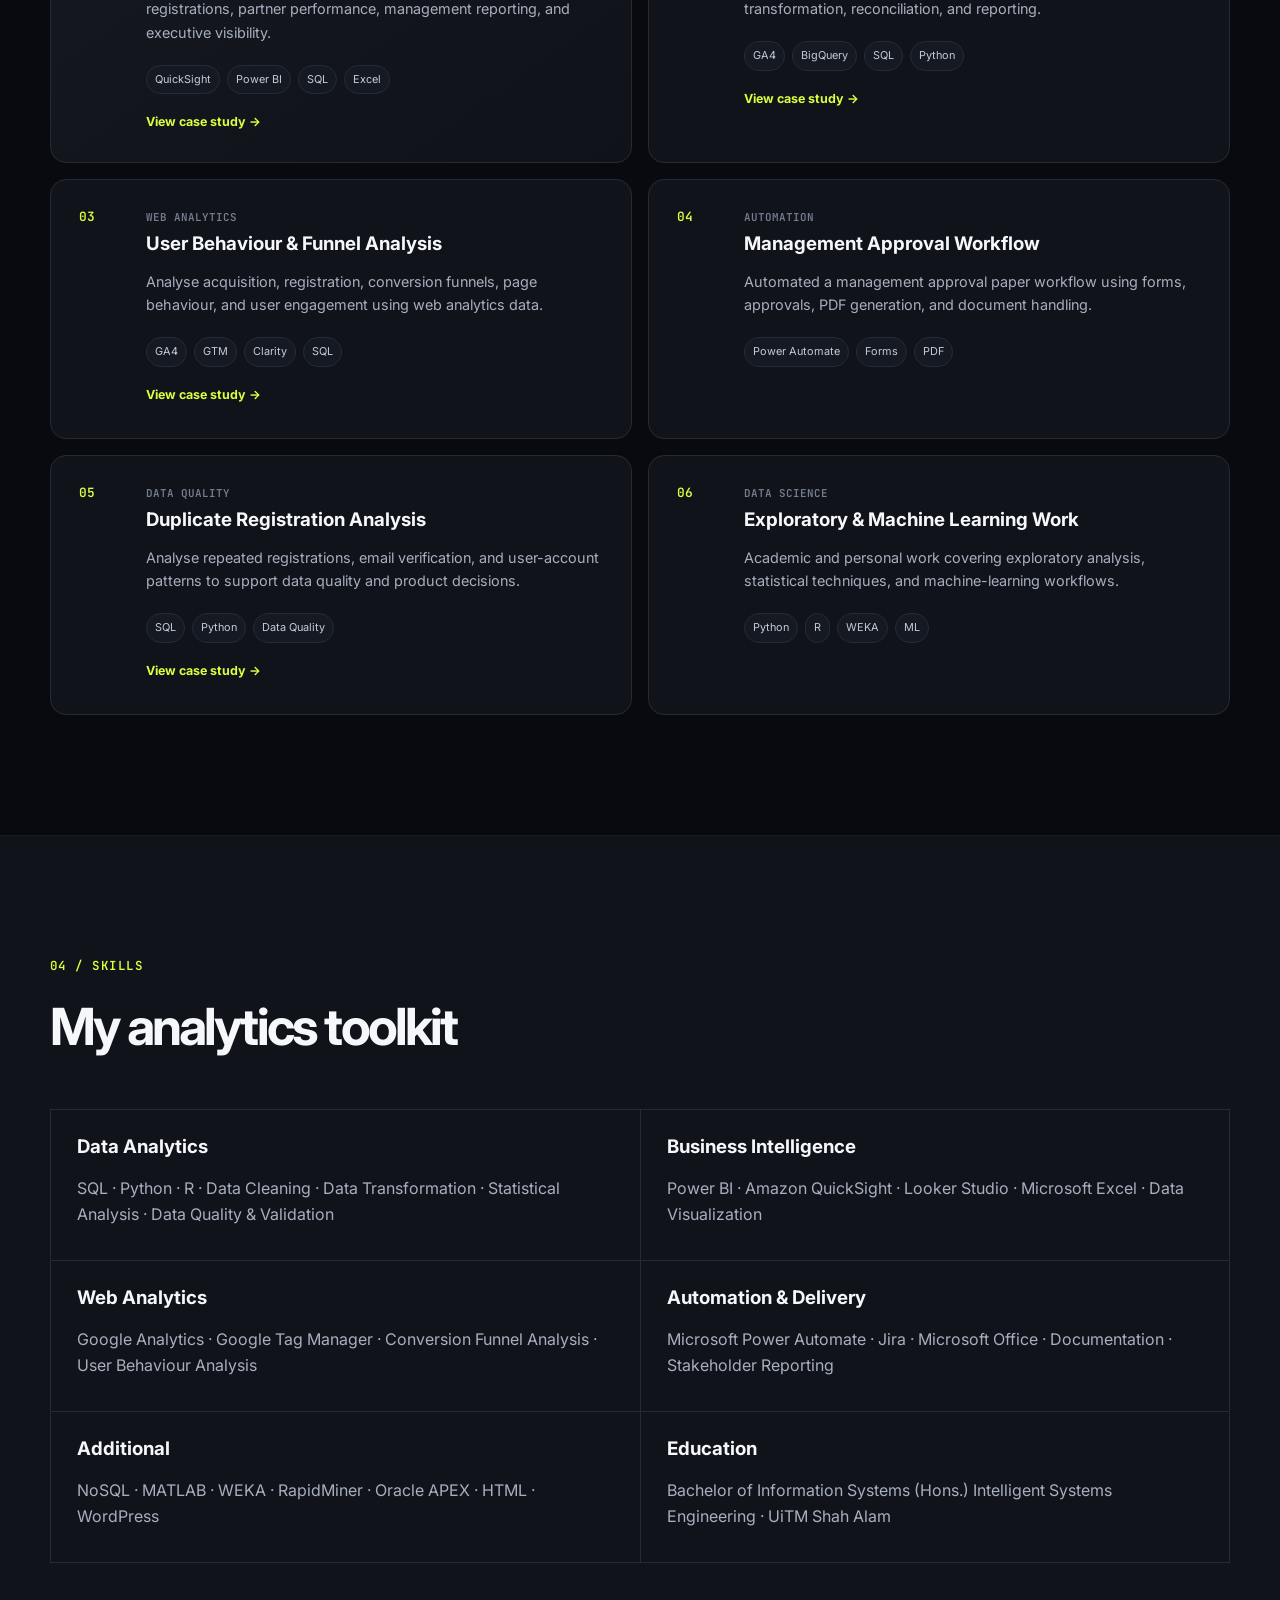
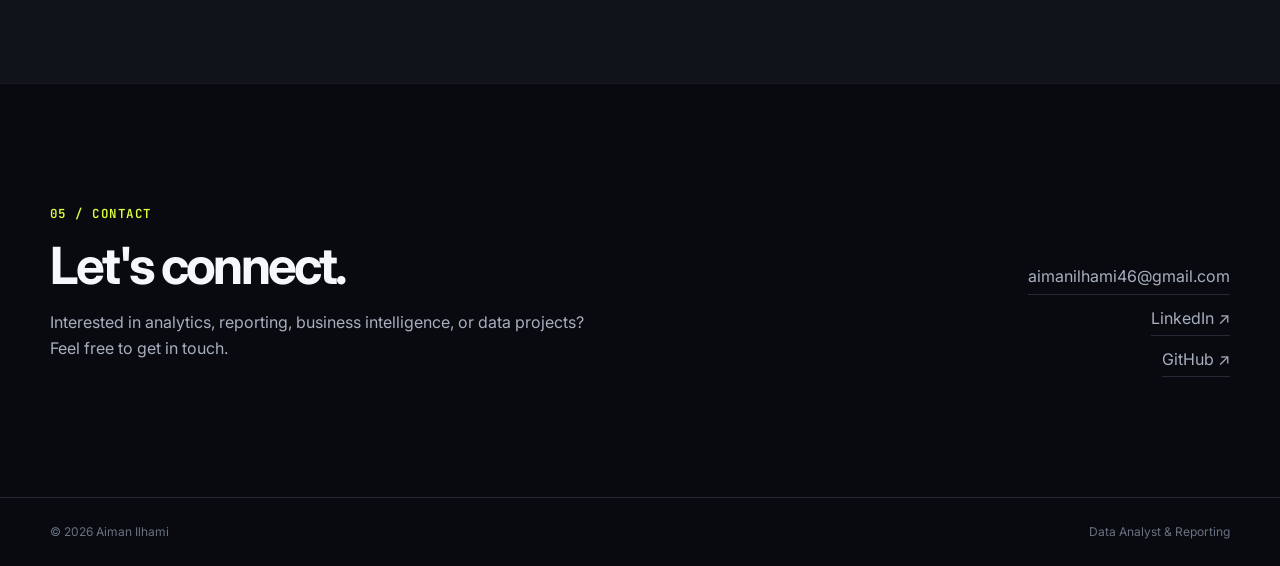
==== commit f0cdb408: "Link project cards to case studies" ====
--- a/index.html
+++ b/index.html
@@ -11,25 +11,19 @@
   <link rel="stylesheet" href="css/style.css">
 </head>
 <body>
-  <header class="site-header">
-    <nav class="nav container">
-      <a class="brand" href="#home">AI<span>.</span></a>
-      <button class="menu-toggle" aria-label="Open navigation" aria-expanded="false">☰</button>
-      <div class="nav-links"><a href="#about">About</a><a href="#experience">Experience</a><a href="#projects">Projects</a><a href="#skills">Skills</a><a href="#contact">Contact</a></div>
-    </nav>
-  </header>
-  <main>
-    <section id="home" class="hero container"><div class="hero-copy"><p class="eyebrow">DATA ANALYST & REPORTING</p><h1>Turning data into <span>insights & action.</span></h1><p class="hero-text">Data Analyst & Reporting professional specializing in analytics, business intelligence, web analytics, data quality, automation, and reporting solutions.</p><div class="hero-actions"><a class="btn btn-primary" href="#projects">View Projects</a><a class="btn btn-secondary" href="assets/Aiman_Ilhami_CV.pdf" target="_blank">Download CV</a></div><div class="tech-strip"><span>SQL</span><span>Python</span><span>Power BI</span><span>QuickSight</span><span>GA4</span><span>BigQuery</span><span>Excel</span><span>Automation</span></div></div><div class="hero-photo-wrap"><div class="photo-glow"></div><img class="hero-photo" src="assets/profile.jpg" alt="Aiman Ilhami"><div class="floating-card"><strong>90%</strong><span>workflow automation</span></div></div></section>
-    <section id="about" class="section container"><div class="section-heading"><p class="eyebrow">01 / ABOUT</p><h2>Analytics with a business mindset.</h2></div><div class="about-grid"><div><p class="lead">I work across reporting, dashboards, data transformation, web analytics, and automation to turn fragmented data into useful information for business and management teams.</p><p>My experience spans fintech analytics, operational reporting, user behaviour and conversion-funnel analysis, data governance, and workflow automation. I enjoy connecting technical analysis with clear business communication.</p></div><div class="stat-grid"><div class="stat"><strong>10+</strong><span>Dashboards & reporting solutions</span></div><div class="stat"><strong>9+</strong><span>Stakeholders / users supported</span></div><div class="stat"><strong>5</strong><span>Reporting cycles: daily → yearly</span></div><div class="stat"><strong>90%</strong><span>Approx. workflow automation</span></div></div></div></section>
-    <section id="experience" class="section section-alt"><div class="container"><div class="section-heading"><p class="eyebrow">02 / EXPERIENCE</p><h2>Career journey</h2></div><div class="timeline"><article class="timeline-item"><div class="timeline-date">SEP 2026 — PRESENT</div><div class="timeline-content"><h3>Data Analyst & Reporting</h3><p class="company">CGC Digital Sdn. Bhd.</p><p>Reporting, dashboards, data governance, analytics, automation, and stakeholder-facing insights.</p></div></article><article class="timeline-item"><div class="timeline-date">JAN 2025 — AUG 2026</div><div class="timeline-content"><h3>Data Analyst</h3><p class="company">CGC Digital Sdn. Bhd.</p><p>Built and maintained reporting solutions, dashboards, web analytics, data transformation, and automated workflows.</p></div></article><article class="timeline-item"><div class="timeline-date">JUL 2024 — DEC 2024</div><div class="timeline-content"><h3>Data Analyst Freelancer</h3><p class="company">CGC Digital Sdn. Bhd.</p><p>Processed, cleaned, analysed, and visualised datasets to support business decision-making.</p></div></article><article class="timeline-item"><div class="timeline-date">MAR 2024 — JUN 2024</div><div class="timeline-content"><h3>Data Analyst Intern</h3><p class="company">CGC Digital Sdn. Bhd.</p><p>Developed reporting solutions, supported Google Analytics dashboards, testing, email automation, and chatbot optimisation.</p></div></article><article class="timeline-item"><div class="timeline-date">SEP 2021 — FEB 2022</div><div class="timeline-content"><h3>Web Developer Intern</h3><p class="company">Darulaman Media & Events Sdn. Bhd.</p><p>Developed a WordPress studio booking and event management system and a responsive company website using HTML.</p></div></article></div></div></section>
-    <section id="projects" class="section container"><div class="section-heading"><p class="eyebrow">03 / PROJECTS</p><h2>Selected analytics work</h2><p>Portfolio case studies will use anonymised or synthetic data where company information is confidential.</p></div><div class="project-grid">
-      <article class="project-card featured"><div class="project-number">01</div><div><p class="project-type">BUSINESS INTELLIGENCE</p><h3>Fintech Analytics & Reporting</h3><p>Dashboard and reporting solutions for operational KPIs, registrations, partner performance, management reporting, and executive visibility.</p><div class="tags"><span>QuickSight</span><span>Power BI</span><span>SQL</span><span>Excel</span></div><a class="project-link" href="projects/fintech-analytics/">View case study →</a></div></article>
-      <article class="project-card"><div class="project-number">02</div><div><p class="project-type">DATA ENGINEERING / ANALYTICS</p><h3>GA4 → BigQuery Pipeline</h3><p>Analytics pipeline concept covering GA4 event data, BigQuery tables, SQL transformation, reconciliation, and reporting.</p><div class="tags"><span>GA4</span><span>BigQuery</span><span>SQL</span><span>Python</span></div></div></article>
-      <article class="project-card"><div class="project-number">03</div><div><p class="project-type">WEB ANALYTICS</p><h3>User Behaviour & Funnel Analysis</h3><p>Analyse acquisition, registration, conversion funnels, page behaviour, and user engagement using web analytics data.</p><div class="tags"><span>GA4</span><span>GTM</span><span>Clarity</span><span>SQL</span></div></div></article>
-      <article class="project-card"><div class="project-number">04</div><div><p class="project-type">AUTOMATION</p><h3>Management Approval Workflow</h3><p>Automated a management approval paper workflow using forms, approvals, PDF generation, and document handling.</p><div class="tags"><span>Power Automate</span><span>Forms</span><span>PDF</span></div></div></article>
-      <article class="project-card"><div class="project-number">05</div><div><p class="project-type">DATA QUALITY</p><h3>Duplicate Registration Analysis</h3><p>Analyse repeated registrations, email verification, and user-account patterns to support data quality and product decisions.</p><div class="tags"><span>SQL</span><span>Python</span><span>Data Quality</span></div></div></article>
-      <article class="project-card"><div class="project-number">06</div><div><p class="project-type">DATA SCIENCE</p><h3>Exploratory & Machine Learning Work</h3><p>Academic and personal work covering exploratory analysis, statistical techniques, and machine-learning workflows.</p><div class="tags"><span>Python</span><span>R</span><span>WEKA</span><span>ML</span></div></div></article>
-    </div></section>
-    <section id="skills" class="section section-alt"><div class="container"><div class="section-heading"><p class="eyebrow">04 / SKILLS</p><h2>My analytics toolkit</h2></div><div class="skills-grid"><div class="skill-group"><h3>Data Analytics</h3><p>SQL · Python · R · Data Cleaning · Data Transformation · Statistical Analysis · Data Quality & Validation</p></div><div class="skill-group"><h3>Business Intelligence</h3><p>Power BI · Amazon QuickSight · Looker Studio · Microsoft Excel · Data Visualization</p></div><div class="skill-group"><h3>Web Analytics</h3><p>Google Analytics · Google Tag Manager · Conversion Funnel Analysis · User Behaviour Analysis</p></div><div class="skill-group"><h3>Automation & Delivery</h3><p>Microsoft Power Automate · Jira · Microsoft Office · Documentation · Stakeholder Reporting</p></div><div class="skill-group"><h3>Additional</h3><p>NoSQL · MATLAB · WEKA · RapidMiner · Oracle APEX · HTML · WordPress</p></div><div class="skill-group"><h3>Education</h3><p>Bachelor of Information Systems (Hons.) Intelligent Systems Engineering · UiTM Shah Alam</p></div></div></div></section>
-    <section id="contact" class="section container contact-section"><div><p class="eyebrow">05 / CONTACT</p><h2>Let's connect.</h2><p>Interested in analytics, reporting, business intelligence, or data projects? Feel free to get in touch.</p></div><div class="contact-links"><a href="mailto:aimanilhami46@gmail.com">aimanilhami46@gmail.com</a><a href="https://www.linkedin.com/in/aiman-ilhami-9b28532a3/" target="_blank" rel="noopener">LinkedIn ↗</a><a href="https://github.com/ilhami46" target="_blank" rel="noopener">GitHub ↗</a></div></section>
-  </main><footer class="footer"><div class="container footer-inner"><span>© 2026 Aiman Ilhami</span><span>Data Analyst & Reporting</span></div></footer><script src="js/script.js"></script></body></html>+<header class="site-header"><nav class="nav container"><a class="brand" href="#home">AI<span>.</span></a><button class="menu-toggle" aria-label="Open navigation" aria-expanded="false">☰</button><div class="nav-links"><a href="#about">About</a><a href="#experience">Experience</a><a href="#projects">Projects</a><a href="#skills">Skills</a><a href="#contact">Contact</a></div></nav></header>
+<main>
+<section id="home" class="hero container"><div class="hero-copy"><p class="eyebrow">DATA ANALYST & REPORTING</p><h1>Turning data into <span>insights & action.</span></h1><p class="hero-text">Data Analyst & Reporting professional specializing in analytics, business intelligence, web analytics, data quality, automation, and reporting solutions.</p><div class="hero-actions"><a class="btn btn-primary" href="#projects">View Projects</a><a class="btn btn-secondary" href="assets/Aiman_Ilhami_CV.pdf" target="_blank">Download CV</a></div><div class="tech-strip"><span>SQL</span><span>Python</span><span>Power BI</span><span>QuickSight</span><span>GA4</span><span>BigQuery</span><span>Excel</span><span>Automation</span></div></div><div class="hero-photo-wrap"><div class="photo-glow"></div><img class="hero-photo" src="assets/profile.jpg" alt="Aiman Ilhami"><div class="floating-card"><strong>90%</strong><span>workflow automation</span></div></div></section>
+<section id="about" class="section container"><div class="section-heading"><p class="eyebrow">01 / ABOUT</p><h2>Analytics with a business mindset.</h2></div><div class="about-grid"><div><p class="lead">I work across reporting, dashboards, data transformation, web analytics, and automation to turn fragmented data into useful information for business and management teams.</p><p>My experience spans fintech analytics, operational reporting, user behaviour and conversion-funnel analysis, data governance, and workflow automation. I enjoy connecting technical analysis with clear business communication.</p></div><div class="stat-grid"><div class="stat"><strong>10+</strong><span>Dashboards & reporting solutions</span></div><div class="stat"><strong>9+</strong><span>Stakeholders / users supported</span></div><div class="stat"><strong>5</strong><span>Reporting cycles: daily → yearly</span></div><div class="stat"><strong>90%</strong><span>Approx. workflow automation</span></div></div></div></section>
+<section id="experience" class="section section-alt"><div class="container"><div class="section-heading"><p class="eyebrow">02 / EXPERIENCE</p><h2>Career journey</h2></div><div class="timeline"><article class="timeline-item"><div class="timeline-date">SEP 2026 — PRESENT</div><div class="timeline-content"><h3>Data Analyst & Reporting</h3><p class="company">CGC Digital Sdn. Bhd.</p><p>Reporting, dashboards, data governance, analytics, automation, and stakeholder-facing insights.</p></div></article><article class="timeline-item"><div class="timeline-date">JAN 2025 — AUG 2026</div><div class="timeline-content"><h3>Data Analyst</h3><p class="company">CGC Digital Sdn. Bhd.</p><p>Built and maintained reporting solutions, dashboards, web analytics, data transformation, and automated workflows.</p></div></article><article class="timeline-item"><div class="timeline-date">JUL 2024 — DEC 2024</div><div class="timeline-content"><h3>Data Analyst Freelancer</h3><p class="company">CGC Digital Sdn. Bhd.</p><p>Processed, cleaned, analysed, and visualised datasets to support business decision-making.</p></div></article><article class="timeline-item"><div class="timeline-date">MAR 2024 — JUN 2024</div><div class="timeline-content"><h3>Data Analyst Intern</h3><p class="company">CGC Digital Sdn. Bhd.</p><p>Developed reporting solutions, supported Google Analytics dashboards, testing, email automation, and chatbot optimisation.</p></div></article><article class="timeline-item"><div class="timeline-date">SEP 2021 — FEB 2022</div><div class="timeline-content"><h3>Web Developer Intern</h3><p class="company">Darulaman Media & Events Sdn. Bhd.</p><p>Developed a WordPress studio booking and event management system and a responsive company website using HTML.</p></div></article></div></div></section>
+<section id="projects" class="section container"><div class="section-heading"><p class="eyebrow">03 / PROJECTS</p><h2>Selected analytics work</h2><p>Portfolio case studies will use anonymised or synthetic data where company information is confidential.</p></div><div class="project-grid">
+<article class="project-card featured"><div class="project-number">01</div><div><p class="project-type">BUSINESS INTELLIGENCE</p><h3>Fintech Analytics & Reporting</h3><p>Dashboard and reporting solutions for operational KPIs, registrations, partner performance, management reporting, and executive visibility.</p><div class="tags"><span>QuickSight</span><span>Power BI</span><span>SQL</span><span>Excel</span></div><a class="project-link" href="projects/fintech-analytics/">View case study →</a></div></article>
+<article class="project-card"><div class="project-number">02</div><div><p class="project-type">DATA ENGINEERING / ANALYTICS</p><h3>GA4 → BigQuery Pipeline</h3><p>Analytics pipeline covering GA4 event data, BigQuery tables, SQL transformation, reconciliation, and reporting.</p><div class="tags"><span>GA4</span><span>BigQuery</span><span>SQL</span><span>Python</span></div><a class="project-link" href="projects/ga4-bigquery/">View case study →</a></div></article>
+<article class="project-card"><div class="project-number">03</div><div><p class="project-type">WEB ANALYTICS</p><h3>User Behaviour & Funnel Analysis</h3><p>Analyse acquisition, registration, conversion funnels, page behaviour, and user engagement using web analytics data.</p><div class="tags"><span>GA4</span><span>GTM</span><span>Clarity</span><span>SQL</span></div><a class="project-link" href="projects/web-analytics/">View case study →</a></div></article>
+<article class="project-card"><div class="project-number">04</div><div><p class="project-type">AUTOMATION</p><h3>Management Approval Workflow</h3><p>Automated a management approval paper workflow using forms, approvals, PDF generation, and document handling.</p><div class="tags"><span>Power Automate</span><span>Forms</span><span>PDF</span></div></div></article>
+<article class="project-card"><div class="project-number">05</div><div><p class="project-type">DATA QUALITY</p><h3>Duplicate Registration Analysis</h3><p>Analyse repeated registrations, email verification, and user-account patterns to support data quality and product decisions.</p><div class="tags"><span>SQL</span><span>Python</span><span>Data Quality</span></div><a class="project-link" href="projects/registration-analysis/">View case study →</a></div></article>
+<article class="project-card"><div class="project-number">06</div><div><p class="project-type">DATA SCIENCE</p><h3>Exploratory & Machine Learning Work</h3><p>Academic and personal work covering exploratory analysis, statistical techniques, and machine-learning workflows.</p><div class="tags"><span>Python</span><span>R</span><span>WEKA</span><span>ML</span></div></div></article>
+</div></section>
+<section id="skills" class="section section-alt"><div class="container"><div class="section-heading"><p class="eyebrow">04 / SKILLS</p><h2>My analytics toolkit</h2></div><div class="skills-grid"><div class="skill-group"><h3>Data Analytics</h3><p>SQL · Python · R · Data Cleaning · Data Transformation · Statistical Analysis · Data Quality & Validation</p></div><div class="skill-group"><h3>Business Intelligence</h3><p>Power BI · Amazon QuickSight · Looker Studio · Microsoft Excel · Data Visualization</p></div><div class="skill-group"><h3>Web Analytics</h3><p>Google Analytics · Google Tag Manager · Conversion Funnel Analysis · User Behaviour Analysis</p></div><div class="skill-group"><h3>Automation & Delivery</h3><p>Microsoft Power Automate · Jira · Microsoft Office · Documentation · Stakeholder Reporting</p></div><div class="skill-group"><h3>Additional</h3><p>NoSQL · MATLAB · WEKA · RapidMiner · Oracle APEX · HTML · WordPress</p></div><div class="skill-group"><h3>Education</h3><p>Bachelor of Information Systems (Hons.) Intelligent Systems Engineering · UiTM Shah Alam</p></div></div></div></section>
+<section id="contact" class="section container contact-section"><div><p class="eyebrow">05 / CONTACT</p><h2>Let's connect.</h2><p>Interested in analytics, reporting, business intelligence, or data projects? Feel free to get in touch.</p></div><div class="contact-links"><a href="mailto:aimanilhami46@gmail.com">aimanilhami46@gmail.com</a><a href="https://www.linkedin.com/in/aiman-ilhami-9b28532a3/" target="_blank" rel="noopener">LinkedIn ↗</a><a href="https://github.com/ilhami46" target="_blank" rel="noopener">GitHub ↗</a></div></section>
+</main><footer class="footer"><div class="container footer-inner"><span>© 2026 Aiman Ilhami</span><span>Data Analyst & Reporting</span></div></footer><script src="js/script.js"></script></body></html>
--- a/css/style.css
+++ b/css/style.css
@@ -1,107 +1 @@
-:root {
-  --bg: #080a0f;
-  --surface: #10131a;
-  --surface-2: #151922;
-  --text: #f5f7fb;
-  --muted: #a7afbf;
-  --line: #252b36;
-  --accent: #d9ff3f;
-  --accent-dark: #0d1104;
-  --max: 1180px;
-}
-* { box-sizing: border-box; }
-html { scroll-behavior: smooth; }
-body {
-  margin: 0; background: var(--bg); color: var(--text);
-  font-family: Inter, system-ui, sans-serif; line-height: 1.65;
-}
-a { color: inherit; text-decoration: none; }
-.container { width: min(calc(100% - 40px), var(--max)); margin-inline: auto; }
-.site-header {
-  position: sticky; top: 0; z-index: 50; backdrop-filter: blur(18px);
-  background: rgba(8,10,15,.82); border-bottom: 1px solid rgba(255,255,255,.05);
-}
-.nav { min-height: 76px; display: flex; align-items: center; justify-content: space-between; }
-.brand { font-size: 1.5rem; font-weight: 800; letter-spacing: -.06em; }
-.brand span { color: var(--accent); }
-.nav-links { display: flex; gap: 28px; font-size: .9rem; color: var(--muted); }
-.nav-links a:hover { color: var(--text); }
-.menu-toggle { display: none; border: 0; background: none; color: var(--text); font-size: 1.5rem; }
-.hero { min-height: calc(100vh - 76px); display: grid; grid-template-columns: 1.1fr .9fr; gap: 60px; align-items: center; padding-block: 70px; }
-.eyebrow { color: var(--accent); font-family: "JetBrains Mono", monospace; font-size: .78rem; letter-spacing: .12em; font-weight: 600; margin: 0 0 14px; }
-h1 { font-size: clamp(3.2rem, 7vw, 6.5rem); line-height: .96; letter-spacing: -.07em; margin: 0 0 28px; max-width: 800px; }
-h1 span { color: var(--accent); }
-h2 { font-size: clamp(2rem, 4vw, 3.4rem); line-height: 1.05; letter-spacing: -.055em; margin: 0; }
-h3 { margin: 0 0 7px; line-height: 1.2; }
-.hero-text { color: var(--muted); max-width: 650px; font-size: 1.08rem; }
-.hero-actions { display: flex; gap: 12px; margin: 30px 0; flex-wrap: wrap; }
-.btn { padding: 13px 19px; border-radius: 8px; font-weight: 700; font-size: .9rem; border: 1px solid var(--line); }
-.btn-primary { background: var(--accent); color: var(--accent-dark); border-color: var(--accent); }
-.btn-secondary:hover { border-color: #5c6575; }
-.tech-strip { display: flex; flex-wrap: wrap; gap: 9px; color: #c7ced9; font-size: .78rem; font-family: "JetBrains Mono", monospace; }
-.tech-strip span { border: 1px solid var(--line); border-radius: 999px; padding: 6px 10px; }
-.hero-photo-wrap { position: relative; justify-self: center; width: min(100%, 430px); }
-.photo-glow { position: absolute; inset: 8% 4% 0; background: var(--accent); filter: blur(80px); opacity: .13; }
-.hero-photo { position: relative; width: 100%; aspect-ratio: 4/5; object-fit: cover; object-position: center top; border-radius: 24px; border: 1px solid var(--line); filter: grayscale(8%); }
-.floating-card {
-  position: absolute; right: -28px; bottom: 28px; background: rgba(16,19,26,.95);
-  border: 1px solid var(--line); border-radius: 14px; padding: 14px 17px; min-width: 170px;
-  box-shadow: 0 18px 50px rgba(0,0,0,.35);
-}
-.floating-card strong { display: block; color: var(--accent); font-size: 1.8rem; line-height: 1; }
-.floating-card span { color: var(--muted); font-size: .72rem; }
-.section { padding-block: 120px; }
-.section-alt { background: var(--surface); border-block: 1px solid rgba(255,255,255,.04); }
-.section-heading { display: flex; flex-direction: column; gap: 10px; margin-bottom: 55px; }
-.section-heading > p:last-child { color: var(--muted); max-width: 700px; margin: 0; }
-.about-grid { display: grid; grid-template-columns: 1.1fr .9fr; gap: 80px; }
-.about-grid p { color: var(--muted); }
-.about-grid .lead { color: var(--text); font-size: 1.25rem; line-height: 1.55; }
-.stat-grid { display: grid; grid-template-columns: 1fr 1fr; gap: 1px; background: var(--line); border: 1px solid var(--line); }
-.stat { background: var(--surface); padding: 24px; min-height: 145px; }
-.stat strong { display: block; font-size: 2.2rem; letter-spacing: -.06em; color: var(--accent); }
-.stat span { color: var(--muted); font-size: .85rem; }
-.timeline { border-left: 1px solid var(--line); margin-left: 8px; }
-.timeline-item { position: relative; display: grid; grid-template-columns: 210px 1fr; gap: 40px; padding: 0 0 48px 34px; }
-.timeline-item::before { content: ""; position: absolute; left: -5px; top: 7px; width: 9px; height: 9px; border-radius: 50%; background: var(--accent); box-shadow: 0 0 0 5px var(--surface); }
-.timeline-date { font: 600 .75rem "JetBrains Mono", monospace; color: var(--accent); padding-top: 3px; }
-.company { color: var(--muted); margin: 0 0 9px; font-size: .9rem; }
-.timeline-content p:last-child { color: var(--muted); margin: 0; }
-.project-grid { display: grid; grid-template-columns: repeat(2, 1fr); gap: 16px; }
-.project-card { background: var(--surface); border: 1px solid var(--line); border-radius: 16px; padding: 28px; display: grid; grid-template-columns: 55px 1fr; gap: 12px; min-height: 260px; transition: transform .2s, border-color .2s; }
-.project-card:hover { transform: translateY(-4px); border-color: #4d5666; }
-.project-card.featured { background: linear-gradient(145deg, #151a20, #0f1218); }
-.project-number { color: var(--accent); font: 600 .8rem "JetBrains Mono", monospace; }
-.project-type { color: #747e8f; font: 600 .68rem "JetBrains Mono", monospace; margin: 2px 0 9px; }
-.project-card p:not(.project-type) { color: var(--muted); font-size: .9rem; }
-.tags { display: flex; flex-wrap: wrap; gap: 7px; margin-top: 20px; }
-.tags span { background: var(--surface-2); border: 1px solid var(--line); color: #c4cbd7; border-radius: 999px; padding: 5px 8px; font-size: .68rem; }
-.skills-grid { display: grid; grid-template-columns: repeat(2, 1fr); gap: 1px; background: var(--line); border: 1px solid var(--line); }
-.skill-group { background: var(--surface); padding: 26px; min-height: 150px; }
-.skill-group p { color: var(--muted); margin-bottom: 0; }
-.contact-section { display: grid; grid-template-columns: 1fr 1fr; gap: 60px; align-items: end; }
-.contact-section > div > p:not(.eyebrow) { color: var(--muted); max-width: 540px; }
-.contact-links { display: flex; flex-direction: column; align-items: flex-end; gap: 10px; }
-.contact-links a { color: var(--muted); border-bottom: 1px solid var(--line); padding-bottom: 4px; }
-.contact-links a:hover { color: var(--accent); border-color: var(--accent); }
-.footer { border-top: 1px solid var(--line); color: #697282; font-size: .75rem; padding: 24px 0; }
-.footer-inner { display: flex; justify-content: space-between; }
-@media (max-width: 800px) {
-  .container { width: min(calc(100% - 28px), var(--max)); }
-  .nav-links { display: none; position: absolute; top: 76px; left: 0; right: 0; background: var(--surface); padding: 20px; flex-direction: column; border-bottom: 1px solid var(--line); }
-  .nav-links.open { display: flex; }
-  .menu-toggle { display: block; }
-  .hero, .about-grid, .contact-section { grid-template-columns: 1fr; }
-  .hero { padding-top: 50px; gap: 45px; }
-  .hero-photo-wrap { width: min(75vw, 360px); }
-  .floating-card { right: -8px; }
-  .section { padding-block: 80px; }
-  .timeline-item { grid-template-columns: 1fr; gap: 8px; padding-left: 24px; }
-  .project-grid, .skills-grid { grid-template-columns: 1fr; }
-  .contact-links { align-items: flex-start; }
-}
-@media (max-width: 460px) {
-  h1 { font-size: 3.1rem; }
-  .hero-actions .btn { width: 100%; text-align: center; }
-  .stat-grid { grid-template-columns: 1fr; }
-}
+:root{--bg:#080a0f;--surface:#10131a;--surface-2:#151922;--text:#f5f7fb;--muted:#a7afbf;--line:#252b36;--accent:#d9ff3f;--accent-dark:#0d1104;--max:1180px}*{box-sizing:border-box}html{scroll-behavior:smooth}body{margin:0;background:var(--bg);color:var(--text);font-family:Inter,system-ui,sans-serif;line-height:1.65}a{color:inherit;text-decoration:none}.container{width:min(calc(100% - 40px),var(--max));margin-inline:auto}.site-header{position:sticky;top:0;z-index:50;backdrop-filter:blur(18px);background:rgba(8,10,15,.82);border-bottom:1px solid rgba(255,255,255,.05)}.nav{min-height:76px;display:flex;align-items:center;justify-content:space-between}.brand{font-size:1.5rem;font-weight:800;letter-spacing:-.06em}.brand span{color:var(--accent)}.nav-links{display:flex;gap:28px;font-size:.9rem;color:var(--muted)}.nav-links a:hover{color:var(--text)}.menu-toggle{display:none;border:0;background:none;color:var(--text);font-size:1.5rem}.hero{min-height:calc(100vh - 76px);display:grid;grid-template-columns:1.1fr .9fr;gap:60px;align-items:center;padding-block:70px}.eyebrow{color:var(--accent);font-family:"JetBrains Mono",monospace;font-size:.78rem;letter-spacing:.12em;font-weight:600;margin:0 0 14px}h1{font-size:clamp(3.2rem,7vw,6.5rem);line-height:.96;letter-spacing:-.07em;margin:0 0 28px;max-width:800px}h1 span{color:var(--accent)}h2{font-size:clamp(2rem,4vw,3.4rem);line-height:1.05;letter-spacing:-.055em;margin:0}h3{margin:0 0 7px;line-height:1.2}.hero-text{color:var(--muted);max-width:650px;font-size:1.08rem}.hero-actions{display:flex;gap:12px;margin:30px 0;flex-wrap:wrap}.btn{padding:13px 19px;border-radius:8px;font-weight:700;font-size:.9rem;border:1px solid var(--line)}.btn-primary{background:var(--accent);color:var(--accent-dark);border-color:var(--accent)}.btn-secondary:hover{border-color:#5c6575}.tech-strip{display:flex;flex-wrap:wrap;gap:9px;color:#c7ced9;font-size:.78rem;font-family:"JetBrains Mono",monospace}.tech-strip span{border:1px solid var(--line);border-radius:999px;padding:6px 10px}.hero-photo-wrap{position:relative;justify-self:center;width:min(100%,430px)}.photo-glow{position:absolute;inset:8% 4% 0;background:var(--accent);filter:blur(80px);opacity:.13}.hero-photo{position:relative;width:100%;aspect-ratio:4/5;object-fit:cover;object-position:center top;border-radius:24px;border:1px solid var(--line);filter:grayscale(8%)}.floating-card{position:absolute;right:-28px;bottom:28px;background:rgba(16,19,26,.95);border:1px solid var(--line);border-radius:14px;padding:14px 17px;min-width:170px;box-shadow:0 18px 50px rgba(0,0,0,.35)}.floating-card strong{display:block;color:var(--accent);font-size:1.8rem;line-height:1}.floating-card span{color:var(--muted);font-size:.72rem}.section{padding-block:120px}.section-alt{background:var(--surface);border-block:1px solid rgba(255,255,255,.04)}.section-heading{display:flex;flex-direction:column;gap:10px;margin-bottom:55px}.section-heading>p:last-child{color:var(--muted);max-width:700px;margin:0}.about-grid{display:grid;grid-template-columns:1.1fr .9fr;gap:80px}.about-grid p{color:var(--muted)}.about-grid .lead{color:var(--text);font-size:1.25rem;line-height:1.55}.stat-grid{display:grid;grid-template-columns:1fr 1fr;gap:1px;background:var(--line);border:1px solid var(--line)}.stat{background:var(--surface);padding:24px;min-height:145px}.stat strong{display:block;font-size:2.2rem;letter-spacing:-.06em;color:var(--accent)}.stat span{color:var(--muted);font-size:.85rem}.timeline{border-left:1px solid var(--line);margin-left:8px}.timeline-item{position:relative;display:grid;grid-template-columns:210px 1fr;gap:40px;padding:0 0 48px 34px}.timeline-item::before{content:"";position:absolute;left:-5px;top:7px;width:9px;height:9px;border-radius:50%;background:var(--accent);box-shadow:0 0 0 5px var(--surface)}.timeline-date{font:600 .75rem "JetBrains Mono",monospace;color:var(--accent);padding-top:3px}.company{color:var(--muted);margin:0 0 9px;font-size:.9rem}.timeline-content p:last-child{color:var(--muted);margin:0}.project-grid{display:grid;grid-template-columns:repeat(2,1fr);gap:16px}.project-card{background:var(--surface);border:1px solid var(--line);border-radius:16px;padding:28px;display:grid;grid-template-columns:55px 1fr;gap:12px;min-height:260px;transition:transform .2s,border-color .2s}.project-card:hover{transform:translateY(-4px);border-color:#4d5666}.project-card.featured{background:linear-gradient(145deg,#151a20,#0f1218)}.project-number{color:var(--accent);font:600 .8rem "JetBrains Mono",monospace}.project-type{color:#747e8f;font:600 .68rem "JetBrains Mono",monospace;margin:2px 0 9px}.project-card p:not(.project-type){color:var(--muted);font-size:.9rem}.tags{display:flex;flex-wrap:wrap;gap:7px;margin-top:20px}.tags span{background:var(--surface-2);border:1px solid var(--line);color:#c4cbd7;border-radius:999px;padding:5px 8px;font-size:.68rem}.project-link{display:inline-block;margin-top:18px;color:var(--accent);font-size:.78rem;font-weight:700}.project-link:hover{text-decoration:underline}.skills-grid{display:grid;grid-template-columns:repeat(2,1fr);gap:1px;background:var(--line);border:1px solid var(--line)}.skill-group{background:var(--surface);padding:26px;min-height:150px}.skill-group p{color:var(--muted);margin-bottom:0}.contact-section{display:grid;grid-template-columns:1fr 1fr;gap:60px;align-items:end}.contact-section>div>p:not(.eyebrow){color:var(--muted);max-width:540px}.contact-links{display:flex;flex-direction:column;align-items:flex-end;gap:10px}.contact-links a{color:var(--muted);border-bottom:1px solid var(--line);padding-bottom:4px}.contact-links a:hover{color:var(--accent);border-color:var(--accent)}.footer{border-top:1px solid var(--line);color:#697282;font-size:.75rem;padding:24px 0}.footer-inner{display:flex;justify-content:space-between}@media(max-width:800px){.container{width:min(calc(100% - 28px),var(--max))}.nav-links{display:none;position:absolute;top:76px;left:0;right:0;background:var(--surface);padding:20px;flex-direction:column;border-bottom:1px solid var(--line)}.nav-links.open{display:flex}.menu-toggle{display:block}.hero,.about-grid,.contact-section{grid-template-columns:1fr}.hero{padding-top:50px;gap:45px}.hero-photo-wrap{width:min(75vw,360px)}.floating-card{right:-8px}.section{padding-block:80px}.timeline-item{grid-template-columns:1fr;gap:8px;padding-left:24px}.project-grid,.skills-grid{grid-template-columns:1fr}.contact-links{align-items:flex-start}}@media(max-width:460px){h1{font-size:3.1rem}.hero-actions .btn{width:100%;text-align:center}.stat-grid{grid-template-columns:1fr}}
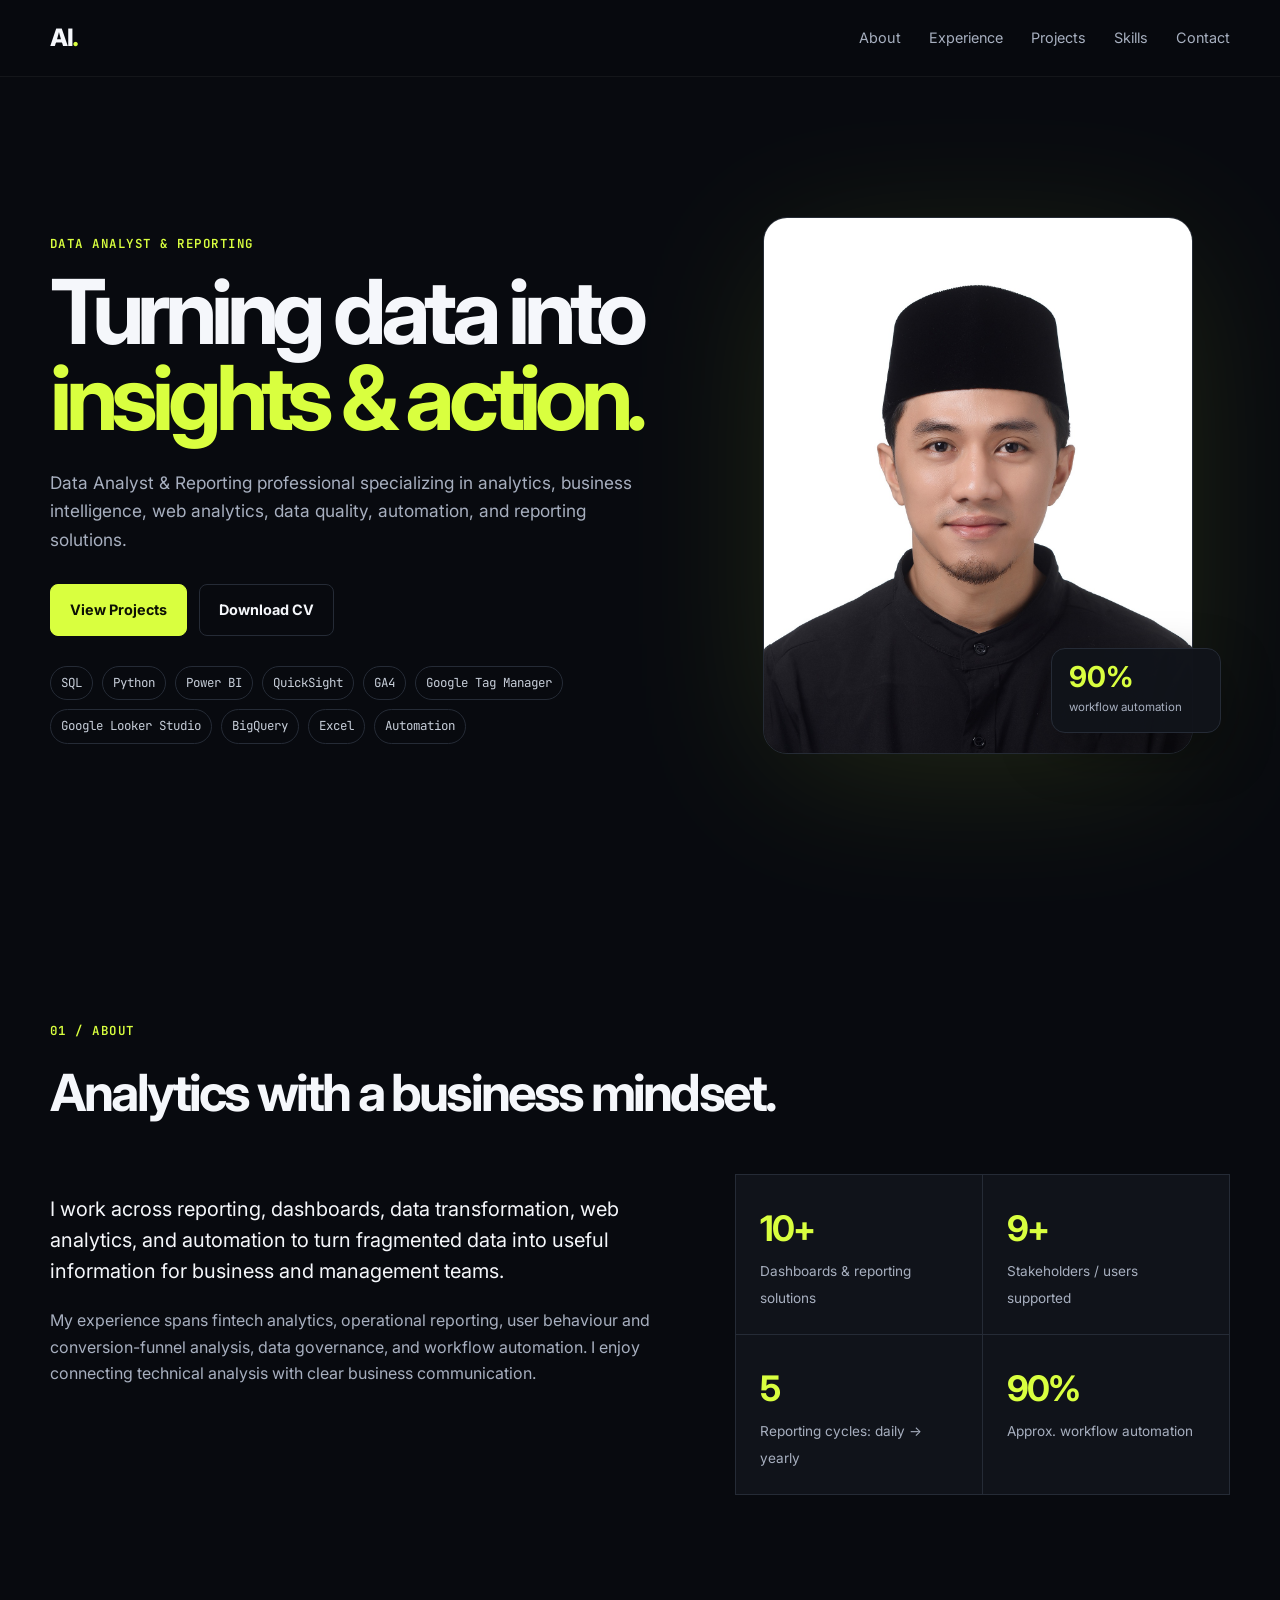
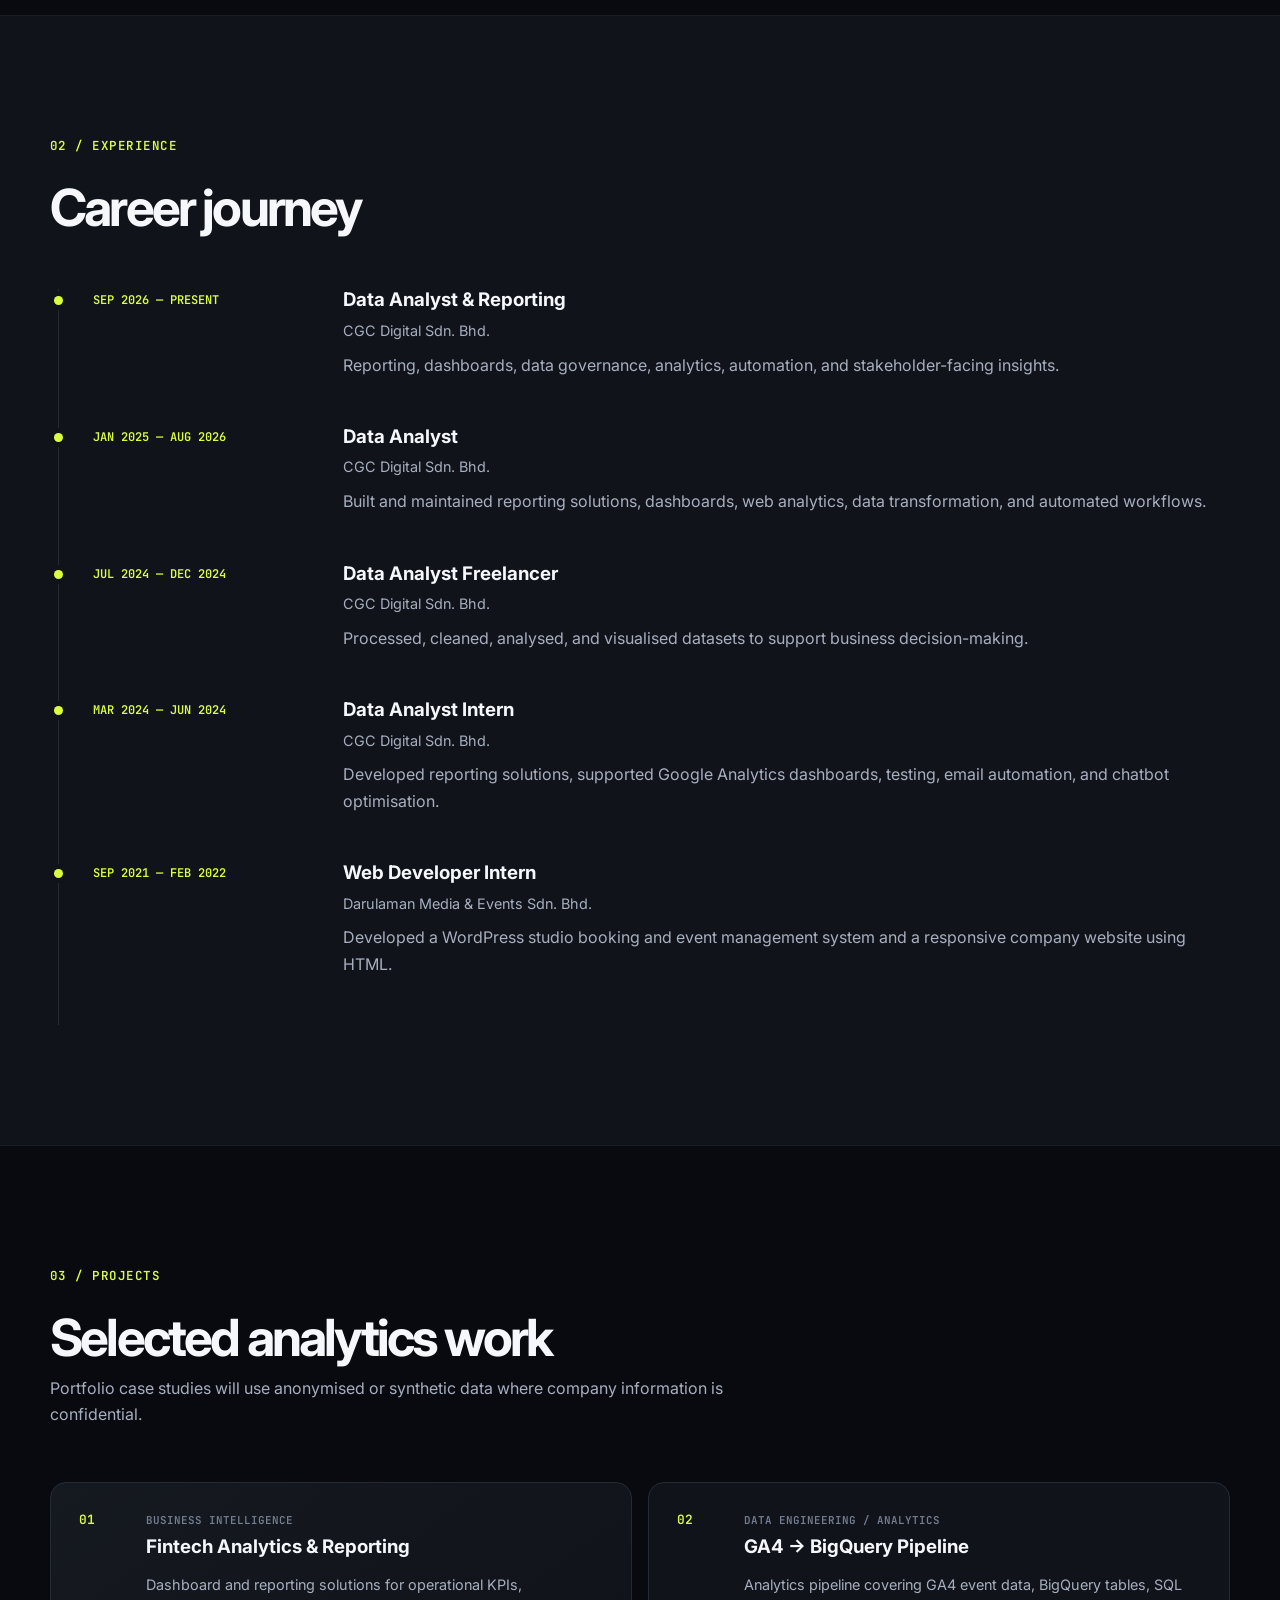
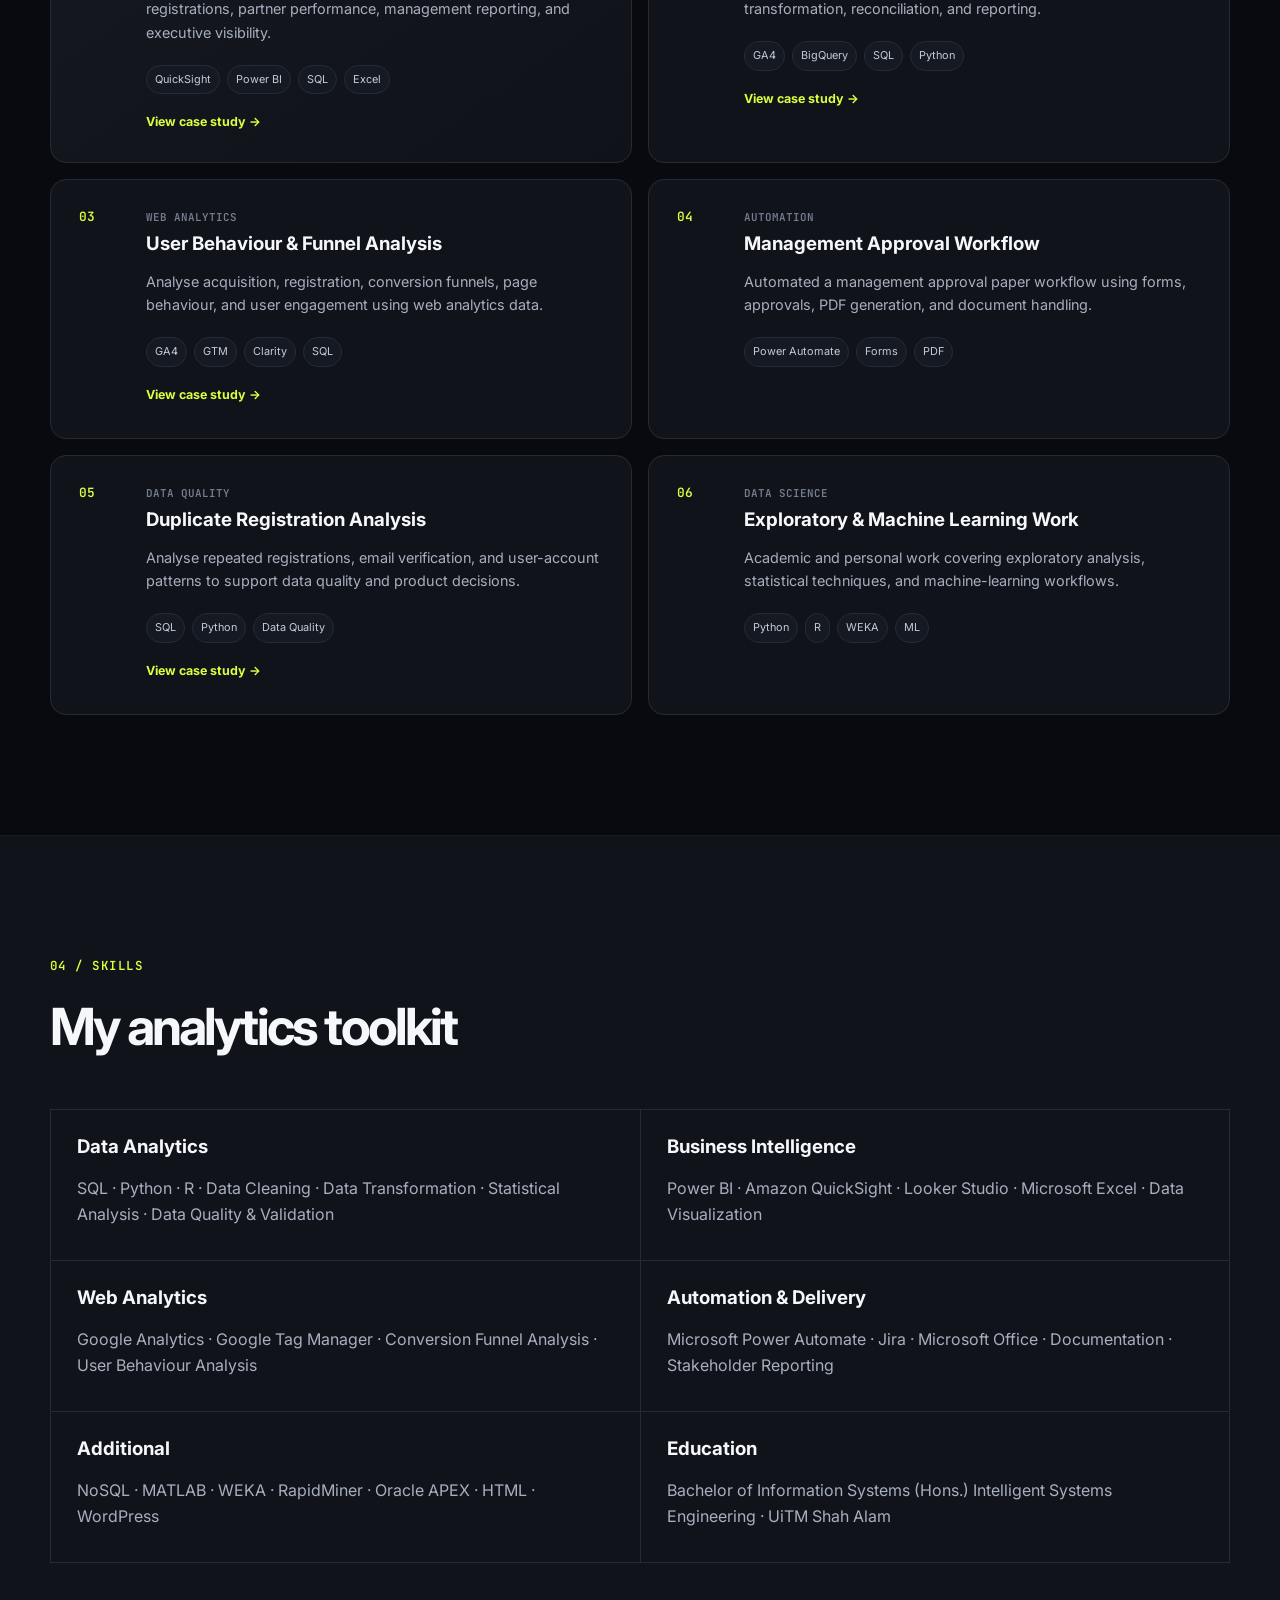
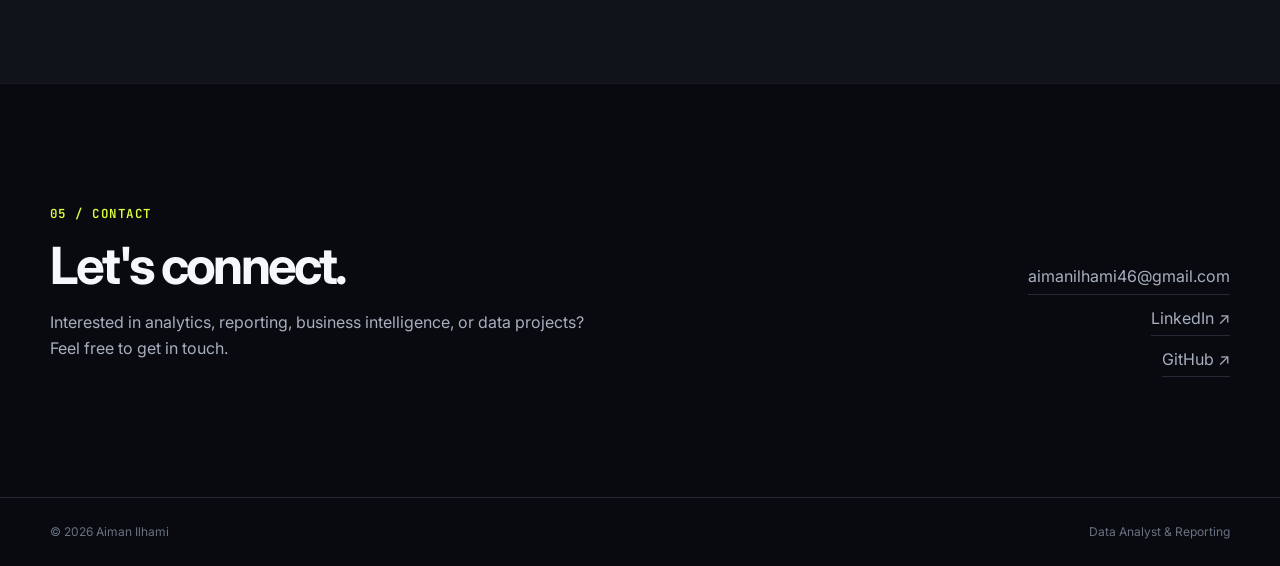
==== commit 5341fbb5: "Update index.html" ====
--- a/index.html
+++ b/index.html
@@ -13,7 +13,7 @@
 <body>
 <header class="site-header"><nav class="nav container"><a class="brand" href="#home">AI<span>.</span></a><button class="menu-toggle" aria-label="Open navigation" aria-expanded="false">☰</button><div class="nav-links"><a href="#about">About</a><a href="#experience">Experience</a><a href="#projects">Projects</a><a href="#skills">Skills</a><a href="#contact">Contact</a></div></nav></header>
 <main>
-<section id="home" class="hero container"><div class="hero-copy"><p class="eyebrow">DATA ANALYST & REPORTING</p><h1>Turning data into <span>insights & action.</span></h1><p class="hero-text">Data Analyst & Reporting professional specializing in analytics, business intelligence, web analytics, data quality, automation, and reporting solutions.</p><div class="hero-actions"><a class="btn btn-primary" href="#projects">View Projects</a><a class="btn btn-secondary" href="assets/Aiman_Ilhami_CV.pdf" target="_blank">Download CV</a></div><div class="tech-strip"><span>SQL</span><span>Python</span><span>Power BI</span><span>QuickSight</span><span>GA4</span><span>BigQuery</span><span>Excel</span><span>Automation</span></div></div><div class="hero-photo-wrap"><div class="photo-glow"></div><img class="hero-photo" src="assets/profile.jpg" alt="Aiman Ilhami"><div class="floating-card"><strong>90%</strong><span>workflow automation</span></div></div></section>
+<section id="home" class="hero container"><div class="hero-copy"><p class="eyebrow">DATA ANALYST & REPORTING</p><h1>Turning data into <span>insights & action.</span></h1><p class="hero-text">Data Analyst & Reporting professional specializing in analytics, business intelligence, web analytics, data quality, automation, and reporting solutions.</p><div class="hero-actions"><a class="btn btn-primary" href="#projects">View Projects</a><a class="btn btn-secondary" href="assets/Aiman_Ilhami_CV.pdf" target="_blank">Download CV</a></div><div class="tech-strip"><span>SQL</span><span>Python</span><span>Power BI</span><span>QuickSight</span><span>GA4</span><span>Google Tag Manager</span><span>Google Looker Studio</span><span>BigQuery</span><span>Excel</span><span>Automation</span></div></div><div class="hero-photo-wrap"><div class="photo-glow"></div><img class="hero-photo" src="assets/profile.jpg" alt="Aiman Ilhami"><div class="floating-card"><strong>90%</strong><span>workflow automation</span></div></div></section>
 <section id="about" class="section container"><div class="section-heading"><p class="eyebrow">01 / ABOUT</p><h2>Analytics with a business mindset.</h2></div><div class="about-grid"><div><p class="lead">I work across reporting, dashboards, data transformation, web analytics, and automation to turn fragmented data into useful information for business and management teams.</p><p>My experience spans fintech analytics, operational reporting, user behaviour and conversion-funnel analysis, data governance, and workflow automation. I enjoy connecting technical analysis with clear business communication.</p></div><div class="stat-grid"><div class="stat"><strong>10+</strong><span>Dashboards & reporting solutions</span></div><div class="stat"><strong>9+</strong><span>Stakeholders / users supported</span></div><div class="stat"><strong>5</strong><span>Reporting cycles: daily → yearly</span></div><div class="stat"><strong>90%</strong><span>Approx. workflow automation</span></div></div></div></section>
 <section id="experience" class="section section-alt"><div class="container"><div class="section-heading"><p class="eyebrow">02 / EXPERIENCE</p><h2>Career journey</h2></div><div class="timeline"><article class="timeline-item"><div class="timeline-date">SEP 2026 — PRESENT</div><div class="timeline-content"><h3>Data Analyst & Reporting</h3><p class="company">CGC Digital Sdn. Bhd.</p><p>Reporting, dashboards, data governance, analytics, automation, and stakeholder-facing insights.</p></div></article><article class="timeline-item"><div class="timeline-date">JAN 2025 — AUG 2026</div><div class="timeline-content"><h3>Data Analyst</h3><p class="company">CGC Digital Sdn. Bhd.</p><p>Built and maintained reporting solutions, dashboards, web analytics, data transformation, and automated workflows.</p></div></article><article class="timeline-item"><div class="timeline-date">JUL 2024 — DEC 2024</div><div class="timeline-content"><h3>Data Analyst Freelancer</h3><p class="company">CGC Digital Sdn. Bhd.</p><p>Processed, cleaned, analysed, and visualised datasets to support business decision-making.</p></div></article><article class="timeline-item"><div class="timeline-date">MAR 2024 — JUN 2024</div><div class="timeline-content"><h3>Data Analyst Intern</h3><p class="company">CGC Digital Sdn. Bhd.</p><p>Developed reporting solutions, supported Google Analytics dashboards, testing, email automation, and chatbot optimisation.</p></div></article><article class="timeline-item"><div class="timeline-date">SEP 2021 — FEB 2022</div><div class="timeline-content"><h3>Web Developer Intern</h3><p class="company">Darulaman Media & Events Sdn. Bhd.</p><p>Developed a WordPress studio booking and event management system and a responsive company website using HTML.</p></div></article></div></div></section>
 <section id="projects" class="section container"><div class="section-heading"><p class="eyebrow">03 / PROJECTS</p><h2>Selected analytics work</h2><p>Portfolio case studies will use anonymised or synthetic data where company information is confidential.</p></div><div class="project-grid">
@@ -26,4 +26,4 @@
 </div></section>
 <section id="skills" class="section section-alt"><div class="container"><div class="section-heading"><p class="eyebrow">04 / SKILLS</p><h2>My analytics toolkit</h2></div><div class="skills-grid"><div class="skill-group"><h3>Data Analytics</h3><p>SQL · Python · R · Data Cleaning · Data Transformation · Statistical Analysis · Data Quality & Validation</p></div><div class="skill-group"><h3>Business Intelligence</h3><p>Power BI · Amazon QuickSight · Looker Studio · Microsoft Excel · Data Visualization</p></div><div class="skill-group"><h3>Web Analytics</h3><p>Google Analytics · Google Tag Manager · Conversion Funnel Analysis · User Behaviour Analysis</p></div><div class="skill-group"><h3>Automation & Delivery</h3><p>Microsoft Power Automate · Jira · Microsoft Office · Documentation · Stakeholder Reporting</p></div><div class="skill-group"><h3>Additional</h3><p>NoSQL · MATLAB · WEKA · RapidMiner · Oracle APEX · HTML · WordPress</p></div><div class="skill-group"><h3>Education</h3><p>Bachelor of Information Systems (Hons.) Intelligent Systems Engineering · UiTM Shah Alam</p></div></div></div></section>
 <section id="contact" class="section container contact-section"><div><p class="eyebrow">05 / CONTACT</p><h2>Let's connect.</h2><p>Interested in analytics, reporting, business intelligence, or data projects? Feel free to get in touch.</p></div><div class="contact-links"><a href="mailto:aimanilhami46@gmail.com">aimanilhami46@gmail.com</a><a href="https://www.linkedin.com/in/aiman-ilhami-9b28532a3/" target="_blank" rel="noopener">LinkedIn ↗</a><a href="https://github.com/ilhami46" target="_blank" rel="noopener">GitHub ↗</a></div></section>
-</main><footer class="footer"><div class="container footer-inner"><span>© 2026 Aiman Ilhami</span><span>Data Analyst & Reporting</span></div></footer><script src="js/script.js"></script></body></html>+</main><footer class="footer"><div class="container footer-inner"><span>© 2026 Aiman Ilhami</span><span>Data Analyst & Reporting</span></div></footer><script src="js/script.js"></script></body></html>
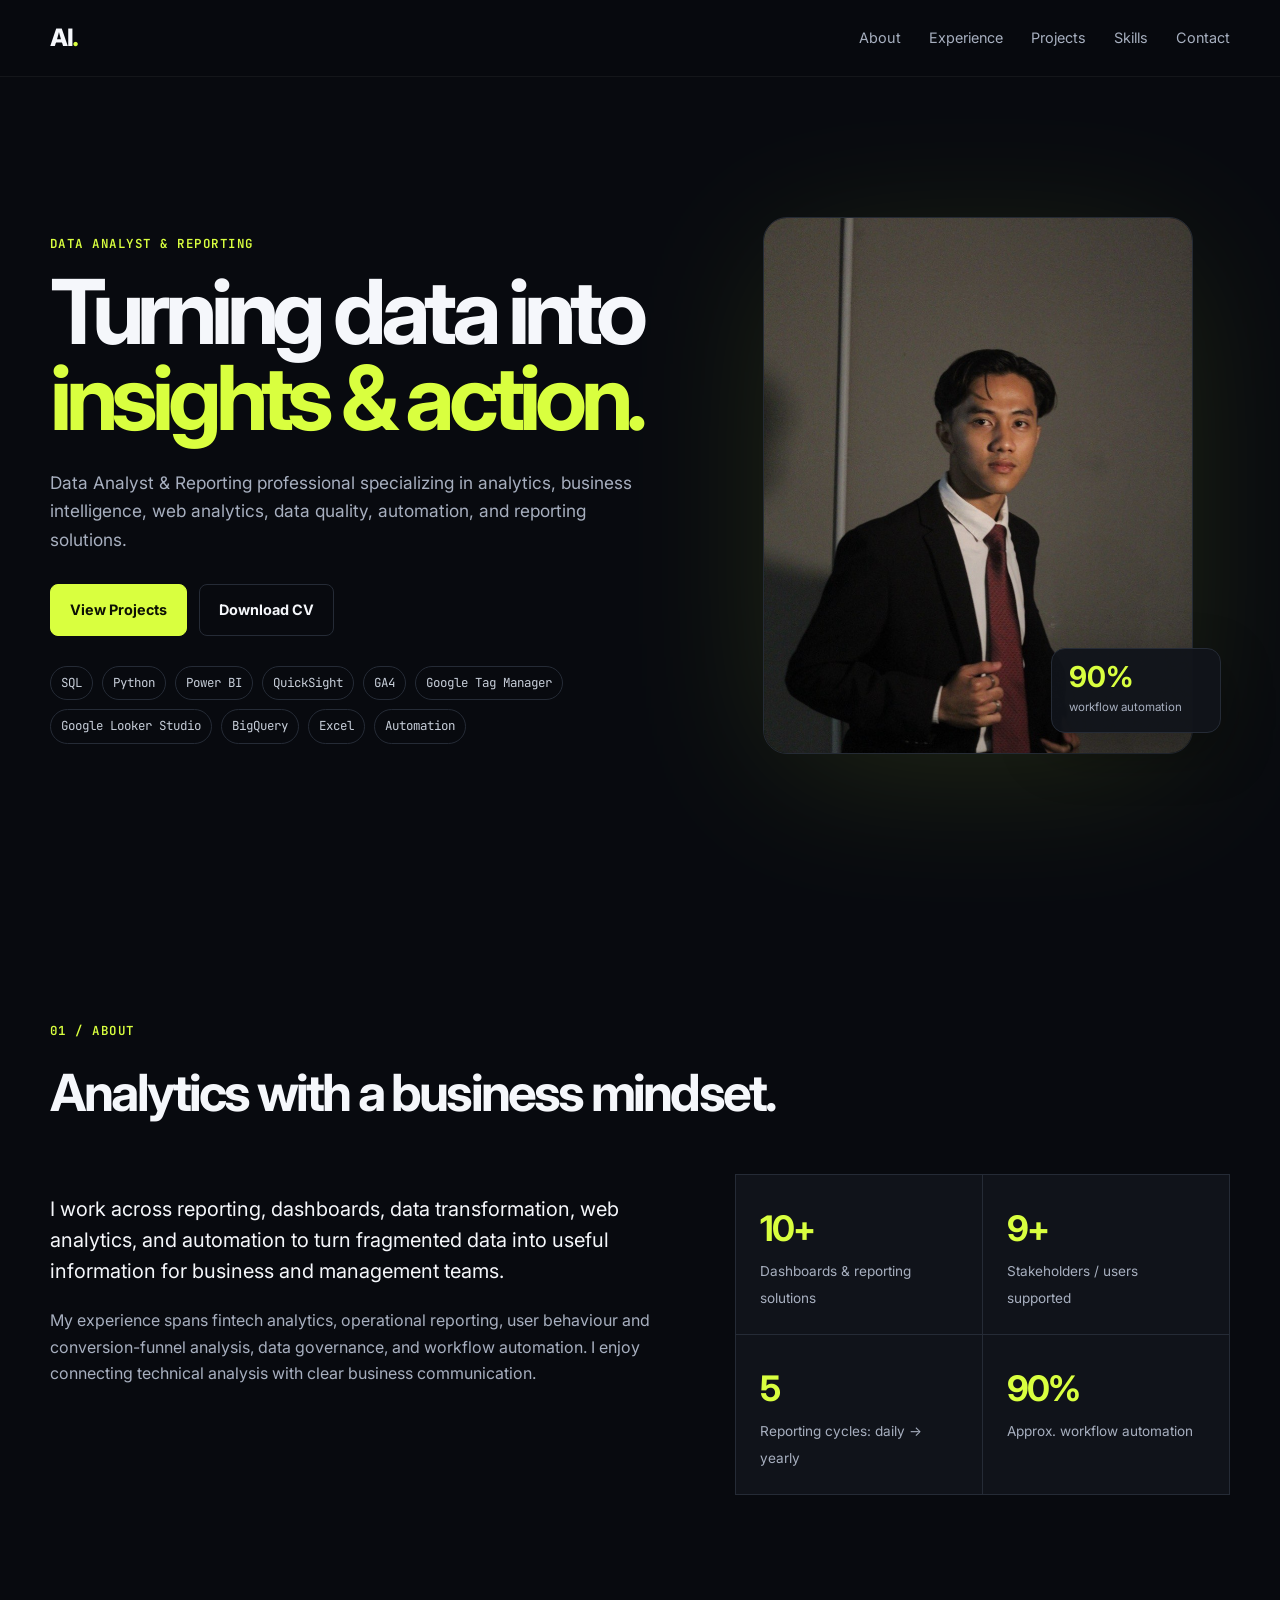
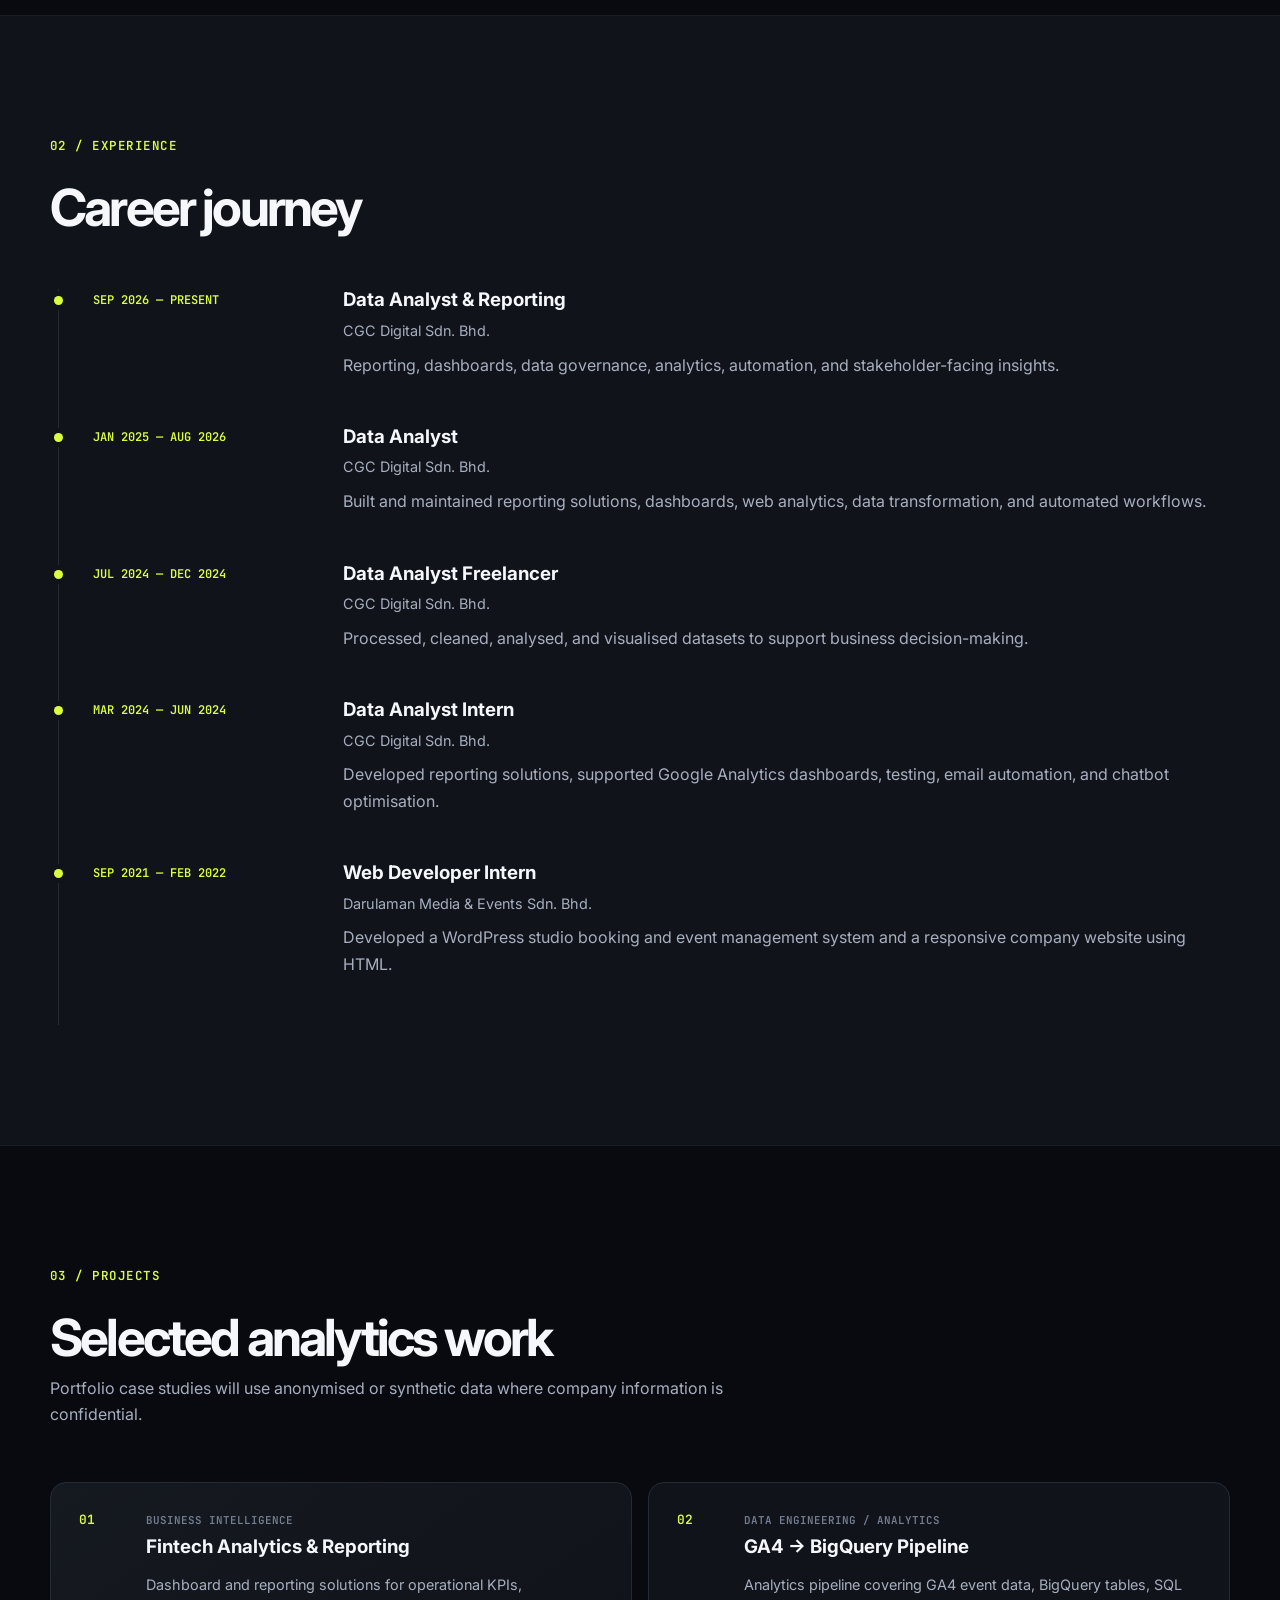
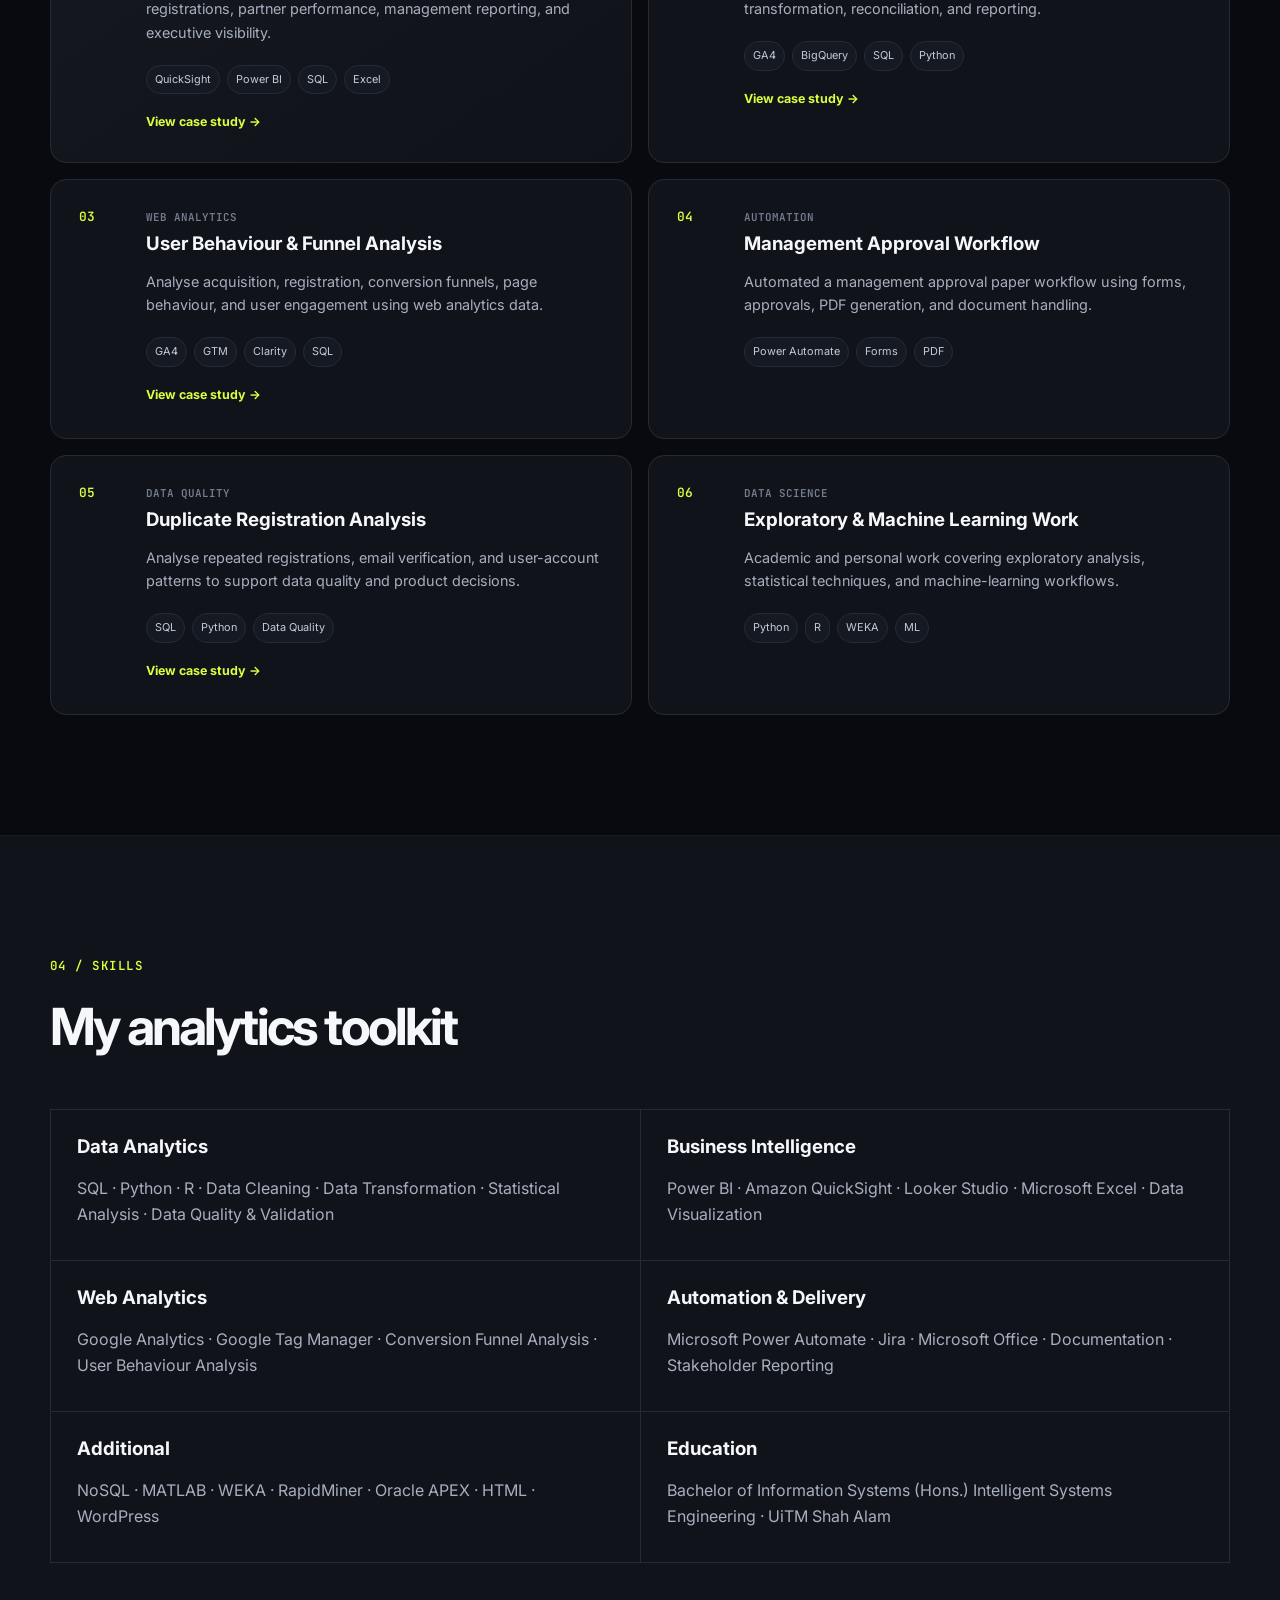
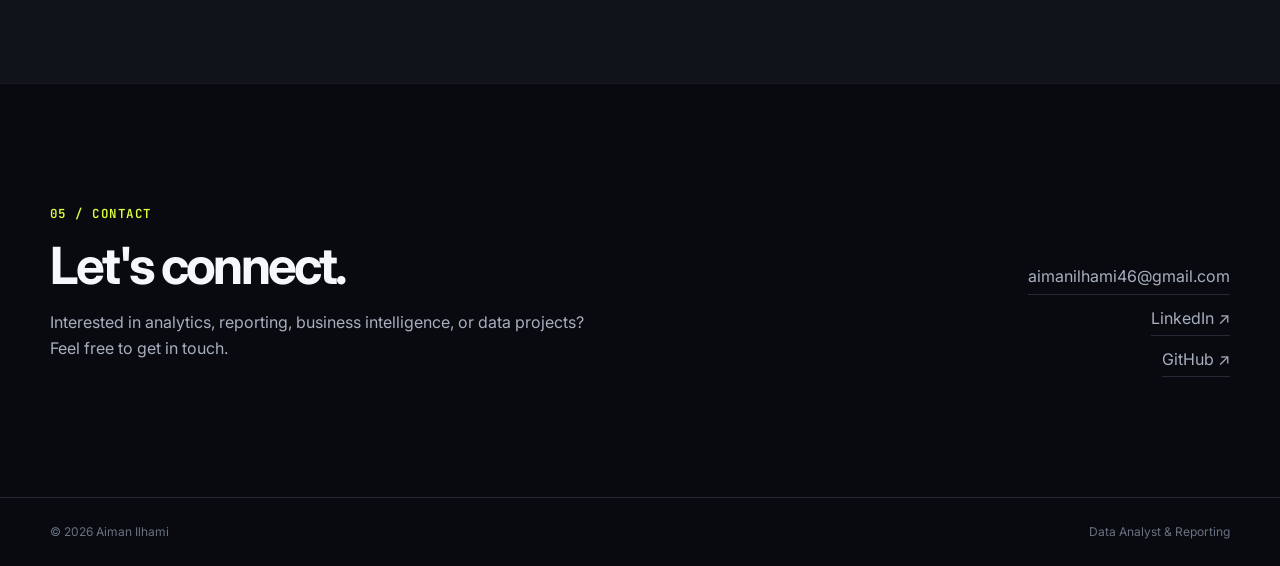
==== commit 975213b7: "Update index.html" ====
--- a/index.html
+++ b/index.html
@@ -13,7 +13,7 @@
 <body>
 <header class="site-header"><nav class="nav container"><a class="brand" href="#home">AI<span>.</span></a><button class="menu-toggle" aria-label="Open navigation" aria-expanded="false">☰</button><div class="nav-links"><a href="#about">About</a><a href="#experience">Experience</a><a href="#projects">Projects</a><a href="#skills">Skills</a><a href="#contact">Contact</a></div></nav></header>
 <main>
-<section id="home" class="hero container"><div class="hero-copy"><p class="eyebrow">DATA ANALYST & REPORTING</p><h1>Turning data into <span>insights & action.</span></h1><p class="hero-text">Data Analyst & Reporting professional specializing in analytics, business intelligence, web analytics, data quality, automation, and reporting solutions.</p><div class="hero-actions"><a class="btn btn-primary" href="#projects">View Projects</a><a class="btn btn-secondary" href="assets/Aiman_Ilhami_CV.pdf" target="_blank">Download CV</a></div><div class="tech-strip"><span>SQL</span><span>Python</span><span>Power BI</span><span>QuickSight</span><span>GA4</span><span>Google Tag Manager</span><span>Google Looker Studio</span><span>BigQuery</span><span>Excel</span><span>Automation</span></div></div><div class="hero-photo-wrap"><div class="photo-glow"></div><img class="hero-photo" src="assets/profile.jpg" alt="Aiman Ilhami"><div class="floating-card"><strong>90%</strong><span>workflow automation</span></div></div></section>
+<section id="home" class="hero container"><div class="hero-copy"><p class="eyebrow">DATA ANALYST & REPORTING</p><h1>Turning data into <span>insights & action.</span></h1><p class="hero-text">Data Analyst & Reporting professional specializing in analytics, business intelligence, web analytics, data quality, automation, and reporting solutions.</p><div class="hero-actions"><a class="btn btn-primary" href="#projects">View Projects</a><a class="btn btn-secondary" href="assets/Aiman_Ilhami_CV.pdf" target="_blank">Download CV</a></div><div class="tech-strip"><span>SQL</span><span>Python</span><span>Power BI</span><span>QuickSight</span><span>GA4</span><span>Google Tag Manager</span><span>Google Looker Studio</span><span>BigQuery</span><span>Excel</span><span>Automation</span></div></div><div class="hero-photo-wrap"><div class="photo-glow"></div><img class="hero-photo" src="assets/profile-2.jpg" alt="Aiman Ilhami"><div class="floating-card"><strong>90%</strong><span>workflow automation</span></div></div></section>
 <section id="about" class="section container"><div class="section-heading"><p class="eyebrow">01 / ABOUT</p><h2>Analytics with a business mindset.</h2></div><div class="about-grid"><div><p class="lead">I work across reporting, dashboards, data transformation, web analytics, and automation to turn fragmented data into useful information for business and management teams.</p><p>My experience spans fintech analytics, operational reporting, user behaviour and conversion-funnel analysis, data governance, and workflow automation. I enjoy connecting technical analysis with clear business communication.</p></div><div class="stat-grid"><div class="stat"><strong>10+</strong><span>Dashboards & reporting solutions</span></div><div class="stat"><strong>9+</strong><span>Stakeholders / users supported</span></div><div class="stat"><strong>5</strong><span>Reporting cycles: daily → yearly</span></div><div class="stat"><strong>90%</strong><span>Approx. workflow automation</span></div></div></div></section>
 <section id="experience" class="section section-alt"><div class="container"><div class="section-heading"><p class="eyebrow">02 / EXPERIENCE</p><h2>Career journey</h2></div><div class="timeline"><article class="timeline-item"><div class="timeline-date">SEP 2026 — PRESENT</div><div class="timeline-content"><h3>Data Analyst & Reporting</h3><p class="company">CGC Digital Sdn. Bhd.</p><p>Reporting, dashboards, data governance, analytics, automation, and stakeholder-facing insights.</p></div></article><article class="timeline-item"><div class="timeline-date">JAN 2025 — AUG 2026</div><div class="timeline-content"><h3>Data Analyst</h3><p class="company">CGC Digital Sdn. Bhd.</p><p>Built and maintained reporting solutions, dashboards, web analytics, data transformation, and automated workflows.</p></div></article><article class="timeline-item"><div class="timeline-date">JUL 2024 — DEC 2024</div><div class="timeline-content"><h3>Data Analyst Freelancer</h3><p class="company">CGC Digital Sdn. Bhd.</p><p>Processed, cleaned, analysed, and visualised datasets to support business decision-making.</p></div></article><article class="timeline-item"><div class="timeline-date">MAR 2024 — JUN 2024</div><div class="timeline-content"><h3>Data Analyst Intern</h3><p class="company">CGC Digital Sdn. Bhd.</p><p>Developed reporting solutions, supported Google Analytics dashboards, testing, email automation, and chatbot optimisation.</p></div></article><article class="timeline-item"><div class="timeline-date">SEP 2021 — FEB 2022</div><div class="timeline-content"><h3>Web Developer Intern</h3><p class="company">Darulaman Media & Events Sdn. Bhd.</p><p>Developed a WordPress studio booking and event management system and a responsive company website using HTML.</p></div></article></div></div></section>
 <section id="projects" class="section container"><div class="section-heading"><p class="eyebrow">03 / PROJECTS</p><h2>Selected analytics work</h2><p>Portfolio case studies will use anonymised or synthetic data where company information is confidential.</p></div><div class="project-grid">
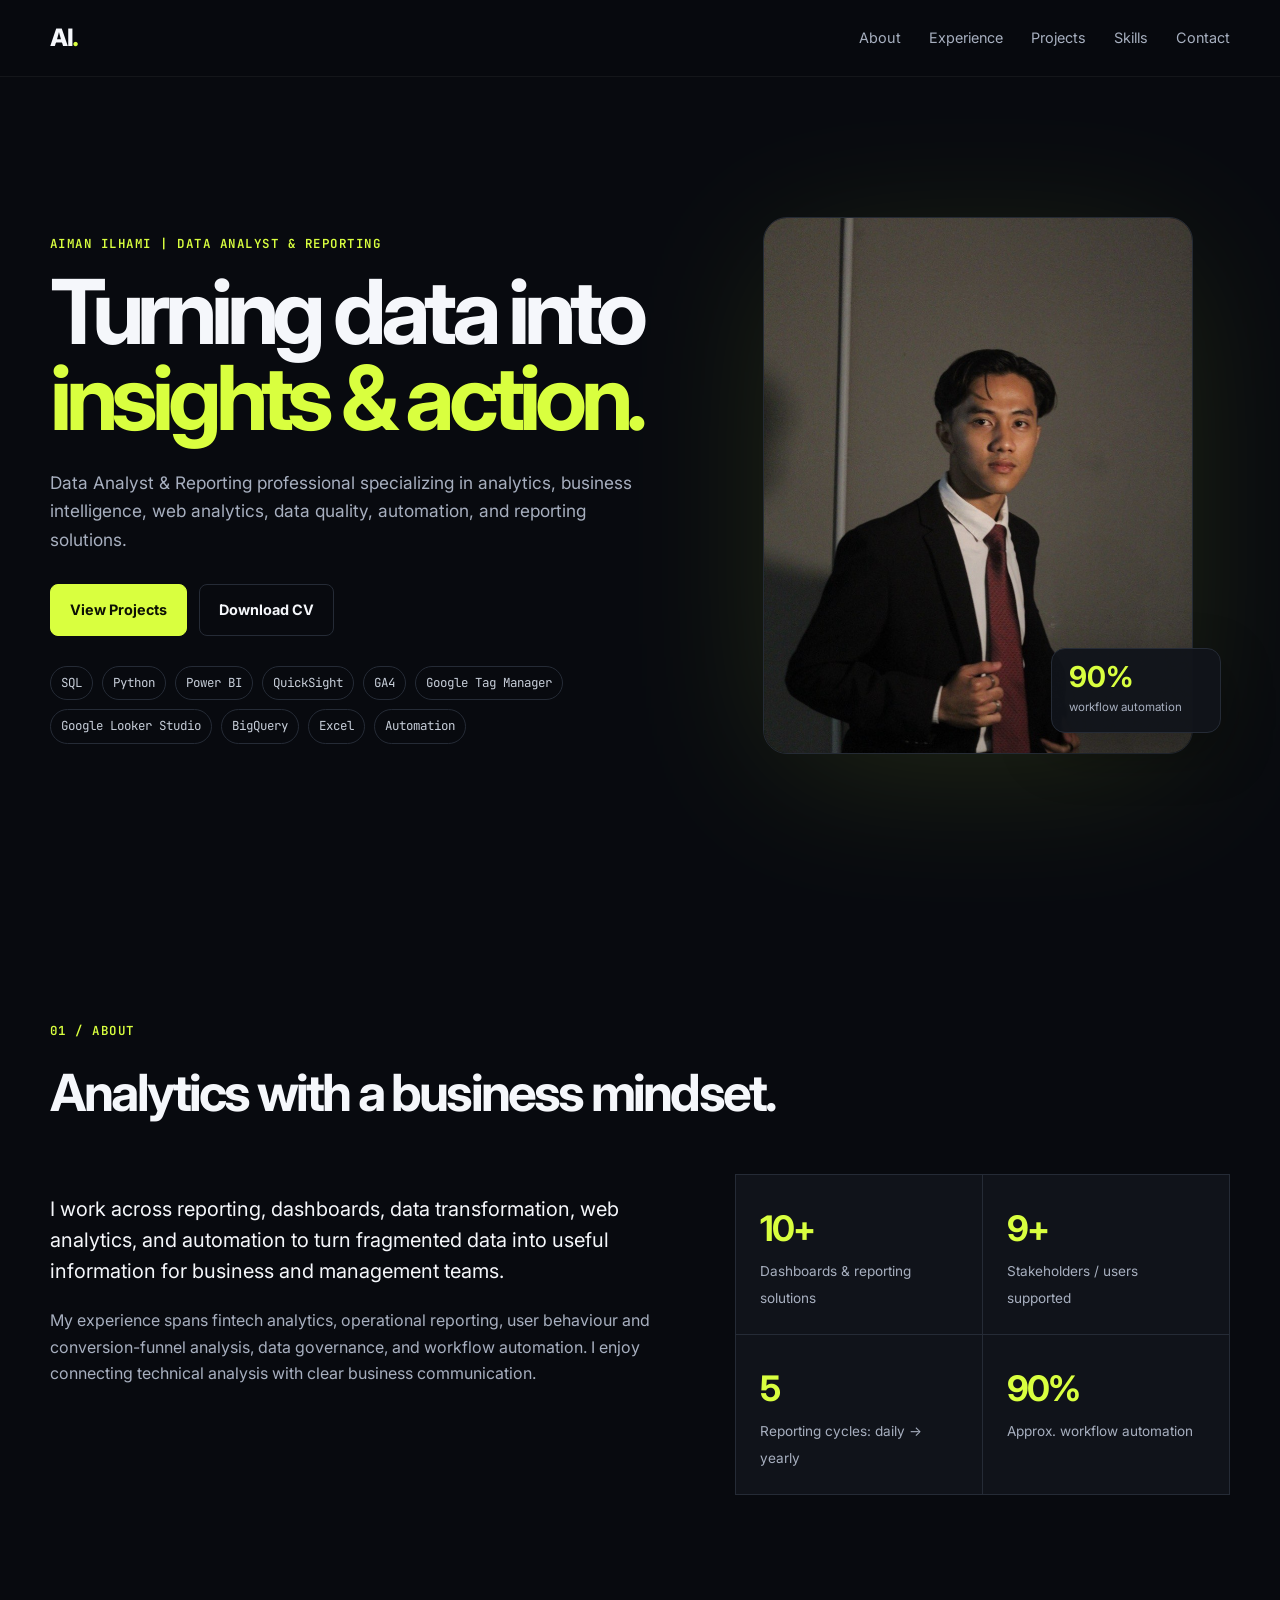
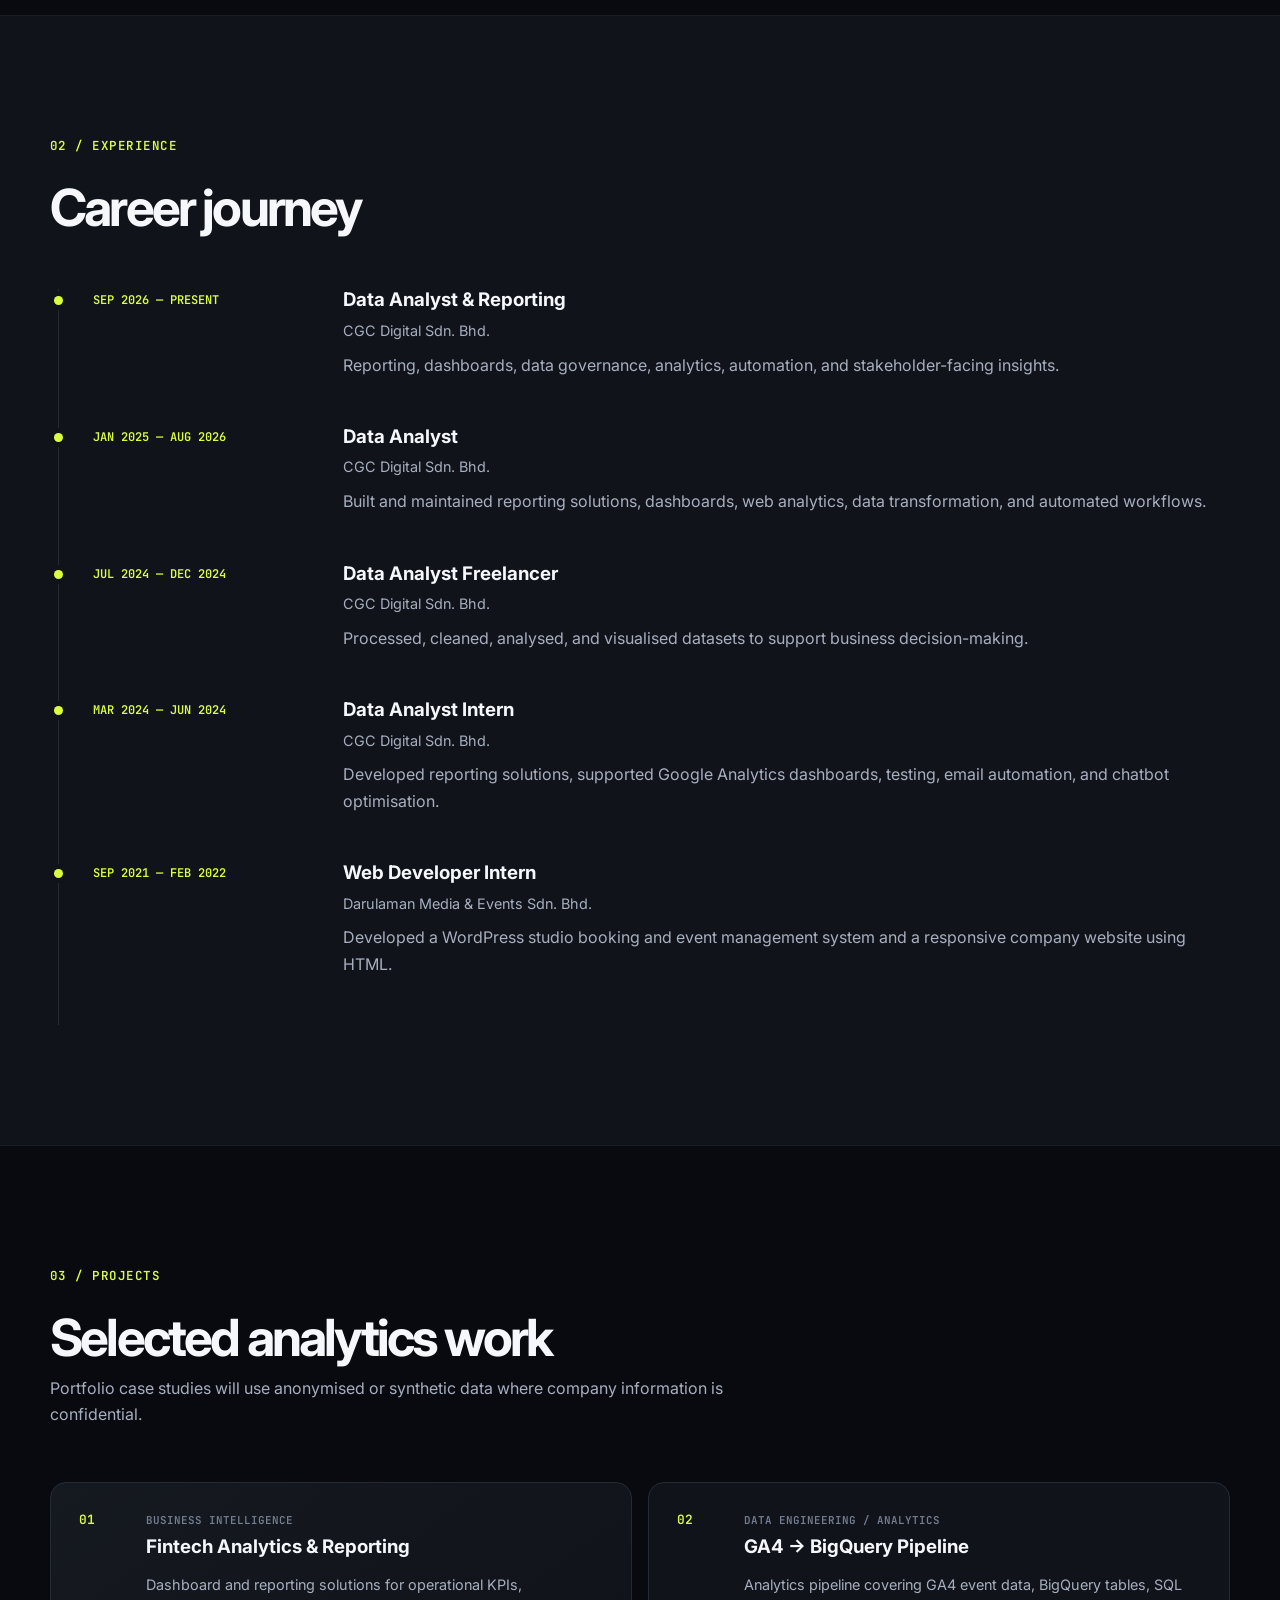
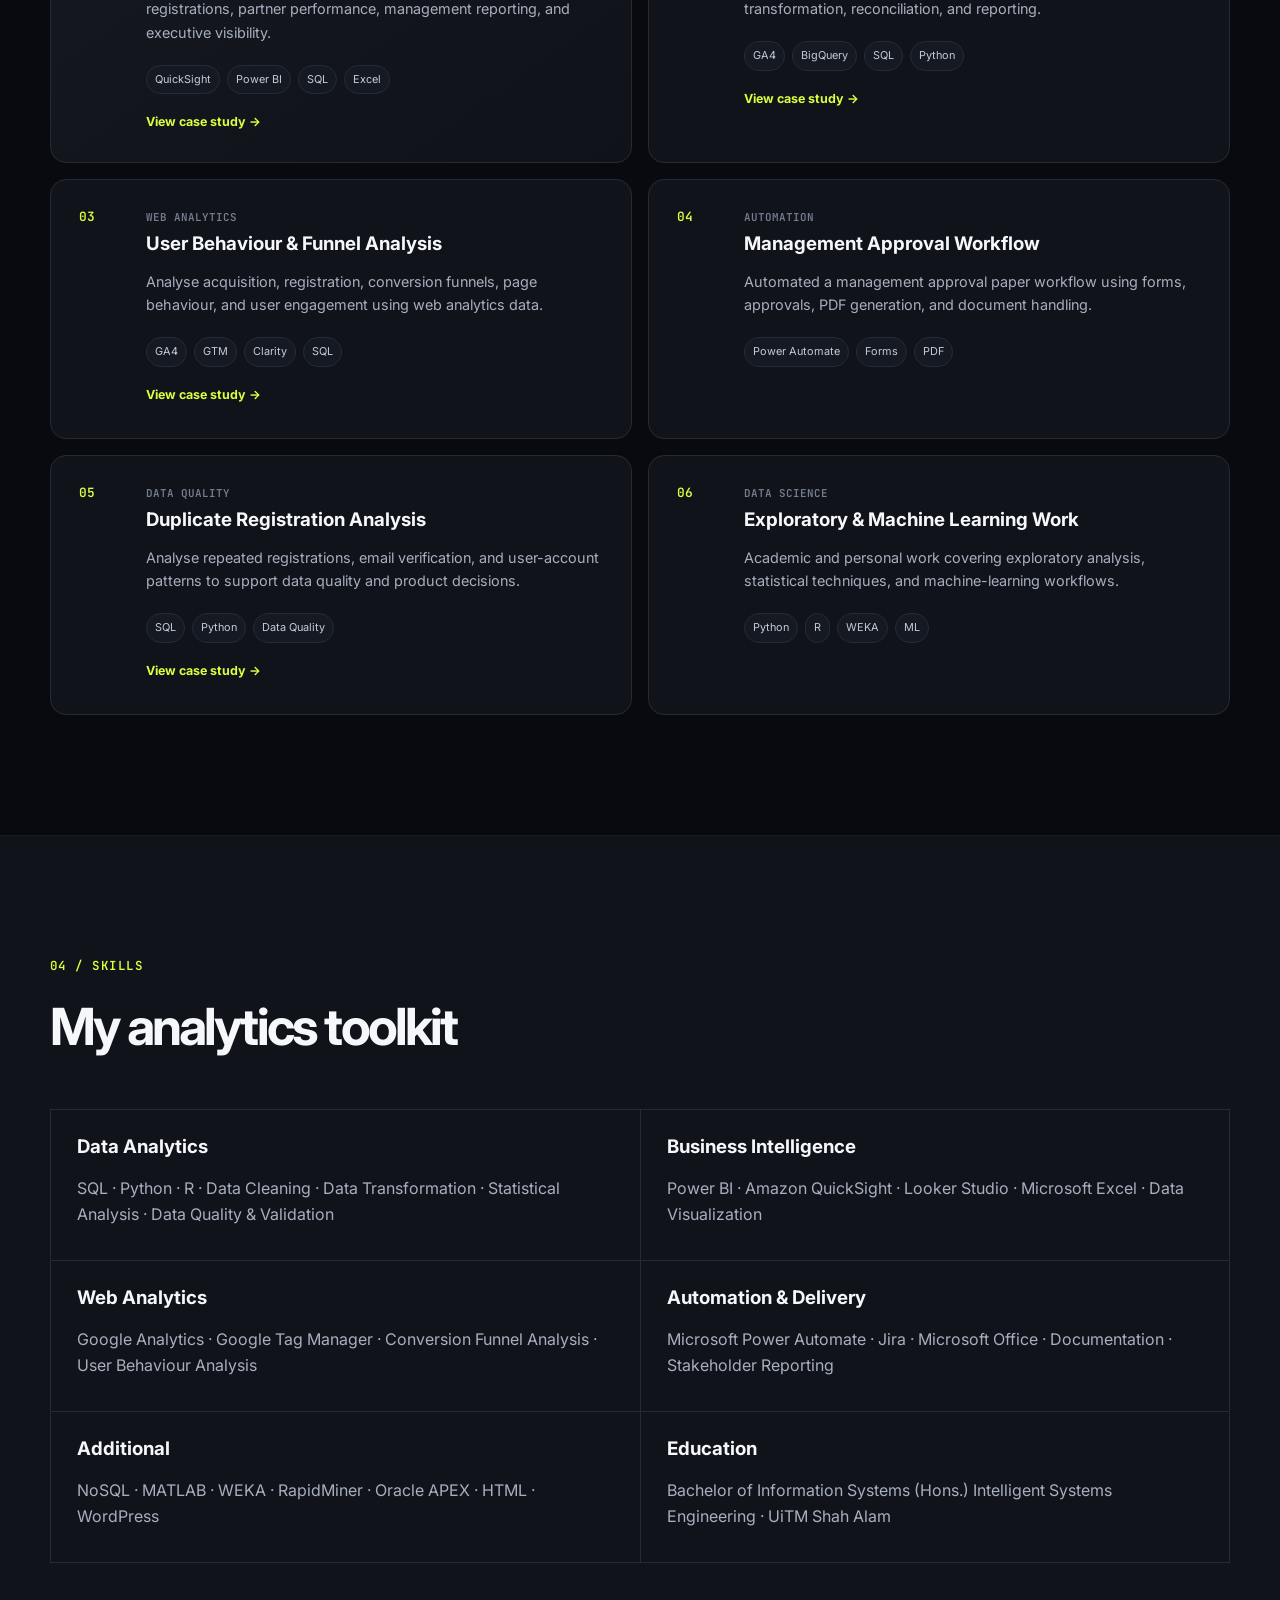
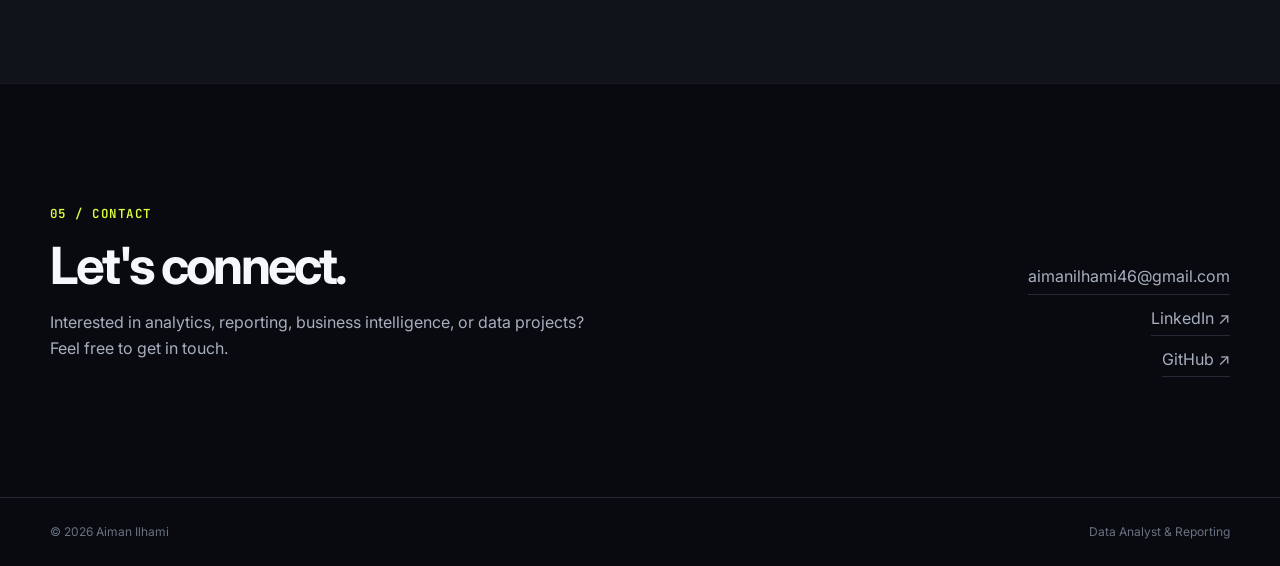
==== commit e52a8dd3: "Update index.html" ====
--- a/index.html
+++ b/index.html
@@ -13,7 +13,7 @@
 <body>
 <header class="site-header"><nav class="nav container"><a class="brand" href="#home">AI<span>.</span></a><button class="menu-toggle" aria-label="Open navigation" aria-expanded="false">☰</button><div class="nav-links"><a href="#about">About</a><a href="#experience">Experience</a><a href="#projects">Projects</a><a href="#skills">Skills</a><a href="#contact">Contact</a></div></nav></header>
 <main>
-<section id="home" class="hero container"><div class="hero-copy"><p class="eyebrow">DATA ANALYST & REPORTING</p><h1>Turning data into <span>insights & action.</span></h1><p class="hero-text">Data Analyst & Reporting professional specializing in analytics, business intelligence, web analytics, data quality, automation, and reporting solutions.</p><div class="hero-actions"><a class="btn btn-primary" href="#projects">View Projects</a><a class="btn btn-secondary" href="assets/Aiman_Ilhami_CV.pdf" target="_blank">Download CV</a></div><div class="tech-strip"><span>SQL</span><span>Python</span><span>Power BI</span><span>QuickSight</span><span>GA4</span><span>Google Tag Manager</span><span>Google Looker Studio</span><span>BigQuery</span><span>Excel</span><span>Automation</span></div></div><div class="hero-photo-wrap"><div class="photo-glow"></div><img class="hero-photo" src="assets/profile-2.jpg" alt="Aiman Ilhami"><div class="floating-card"><strong>90%</strong><span>workflow automation</span></div></div></section>
+<section id="home" class="hero container"><div class="hero-copy"><p class="eyebrow">AIMAN ILHAMI | DATA ANALYST & REPORTING</p><h1>Turning data into <span>insights & action.</span></h1><p class="hero-text">Data Analyst & Reporting professional specializing in analytics, business intelligence, web analytics, data quality, automation, and reporting solutions.</p><div class="hero-actions"><a class="btn btn-primary" href="#projects">View Projects</a><a class="btn btn-secondary" href="assets/Aiman_Ilhami_CV.pdf" target="_blank">Download CV</a></div><div class="tech-strip"><span>SQL</span><span>Python</span><span>Power BI</span><span>QuickSight</span><span>GA4</span><span>Google Tag Manager</span><span>Google Looker Studio</span><span>BigQuery</span><span>Excel</span><span>Automation</span></div></div><div class="hero-photo-wrap"><div class="photo-glow"></div><img class="hero-photo" src="assets/profile-2.jpg" alt="Aiman Ilhami"><div class="floating-card"><strong>90%</strong><span>workflow automation</span></div></div></section>
 <section id="about" class="section container"><div class="section-heading"><p class="eyebrow">01 / ABOUT</p><h2>Analytics with a business mindset.</h2></div><div class="about-grid"><div><p class="lead">I work across reporting, dashboards, data transformation, web analytics, and automation to turn fragmented data into useful information for business and management teams.</p><p>My experience spans fintech analytics, operational reporting, user behaviour and conversion-funnel analysis, data governance, and workflow automation. I enjoy connecting technical analysis with clear business communication.</p></div><div class="stat-grid"><div class="stat"><strong>10+</strong><span>Dashboards & reporting solutions</span></div><div class="stat"><strong>9+</strong><span>Stakeholders / users supported</span></div><div class="stat"><strong>5</strong><span>Reporting cycles: daily → yearly</span></div><div class="stat"><strong>90%</strong><span>Approx. workflow automation</span></div></div></div></section>
 <section id="experience" class="section section-alt"><div class="container"><div class="section-heading"><p class="eyebrow">02 / EXPERIENCE</p><h2>Career journey</h2></div><div class="timeline"><article class="timeline-item"><div class="timeline-date">SEP 2026 — PRESENT</div><div class="timeline-content"><h3>Data Analyst & Reporting</h3><p class="company">CGC Digital Sdn. Bhd.</p><p>Reporting, dashboards, data governance, analytics, automation, and stakeholder-facing insights.</p></div></article><article class="timeline-item"><div class="timeline-date">JAN 2025 — AUG 2026</div><div class="timeline-content"><h3>Data Analyst</h3><p class="company">CGC Digital Sdn. Bhd.</p><p>Built and maintained reporting solutions, dashboards, web analytics, data transformation, and automated workflows.</p></div></article><article class="timeline-item"><div class="timeline-date">JUL 2024 — DEC 2024</div><div class="timeline-content"><h3>Data Analyst Freelancer</h3><p class="company">CGC Digital Sdn. Bhd.</p><p>Processed, cleaned, analysed, and visualised datasets to support business decision-making.</p></div></article><article class="timeline-item"><div class="timeline-date">MAR 2024 — JUN 2024</div><div class="timeline-content"><h3>Data Analyst Intern</h3><p class="company">CGC Digital Sdn. Bhd.</p><p>Developed reporting solutions, supported Google Analytics dashboards, testing, email automation, and chatbot optimisation.</p></div></article><article class="timeline-item"><div class="timeline-date">SEP 2021 — FEB 2022</div><div class="timeline-content"><h3>Web Developer Intern</h3><p class="company">Darulaman Media & Events Sdn. Bhd.</p><p>Developed a WordPress studio booking and event management system and a responsive company website using HTML.</p></div></article></div></div></section>
 <section id="projects" class="section container"><div class="section-heading"><p class="eyebrow">03 / PROJECTS</p><h2>Selected analytics work</h2><p>Portfolio case studies will use anonymised or synthetic data where company information is confidential.</p></div><div class="project-grid">
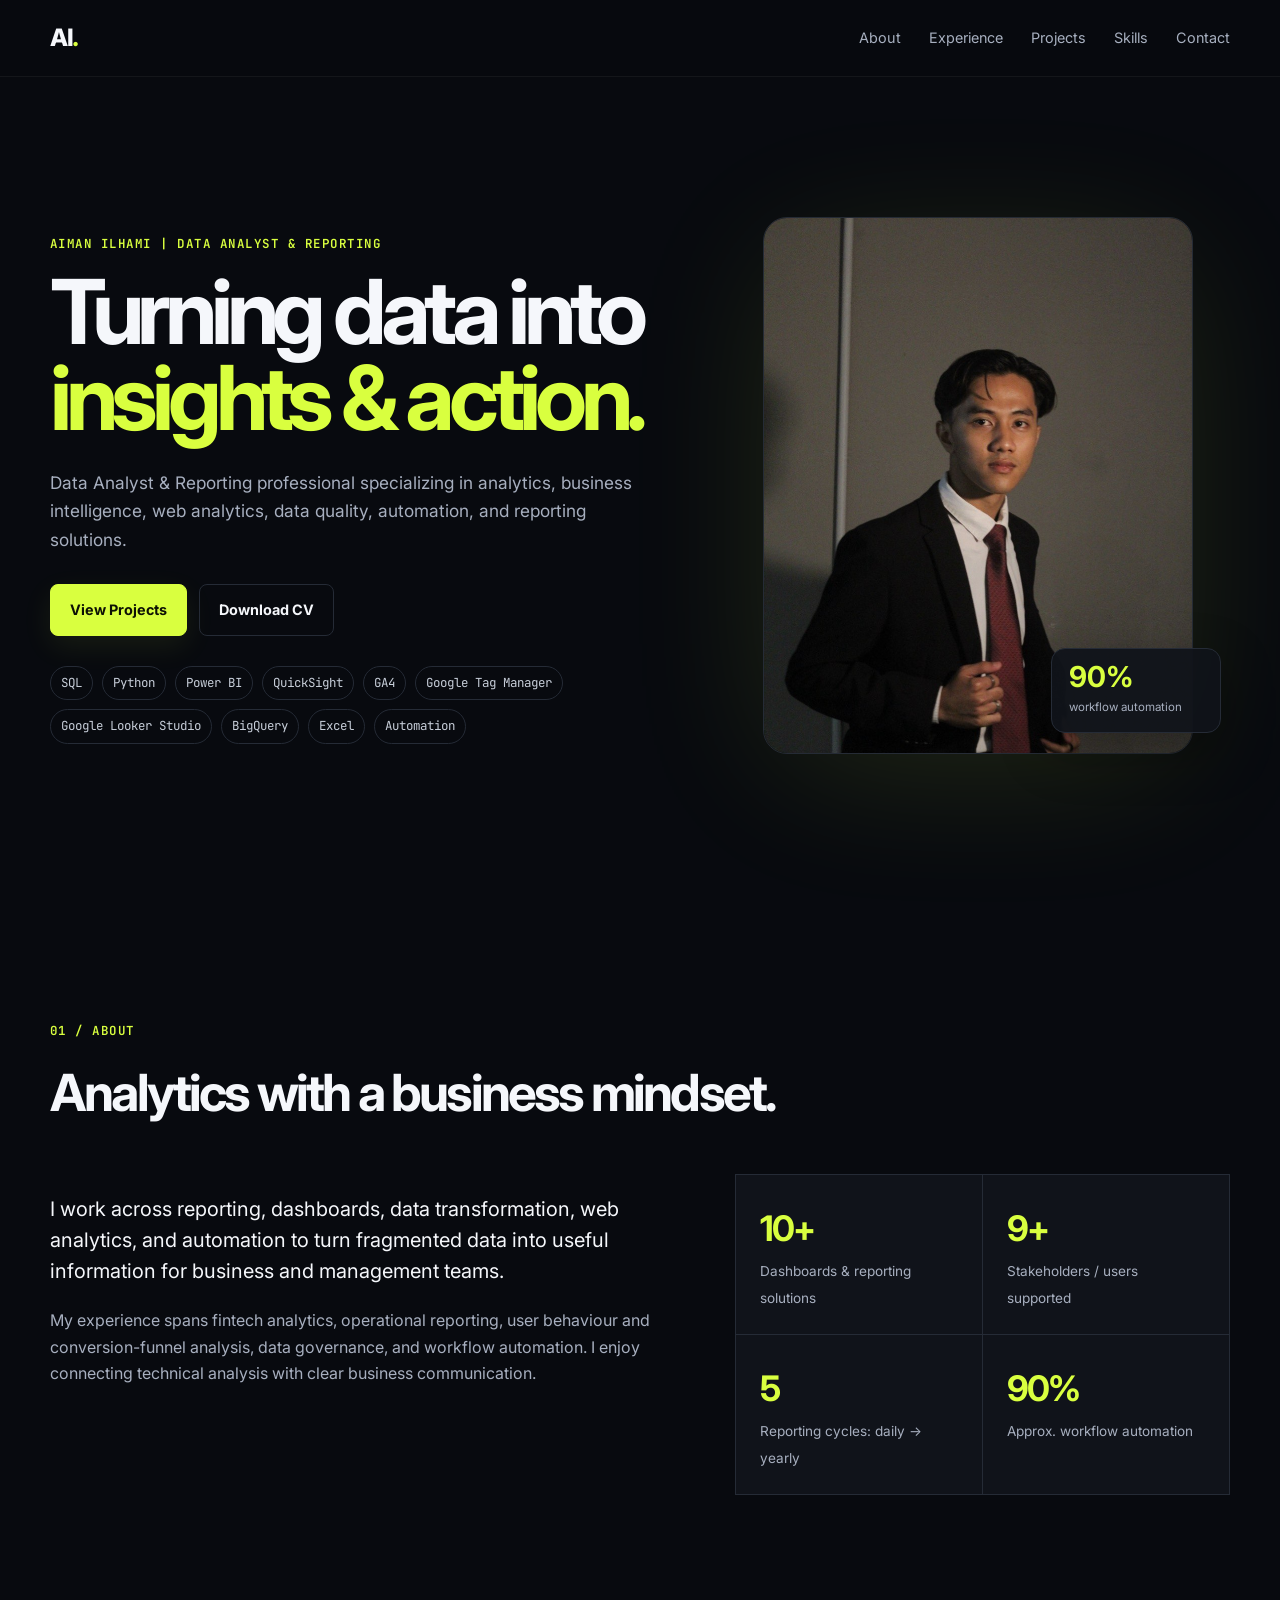
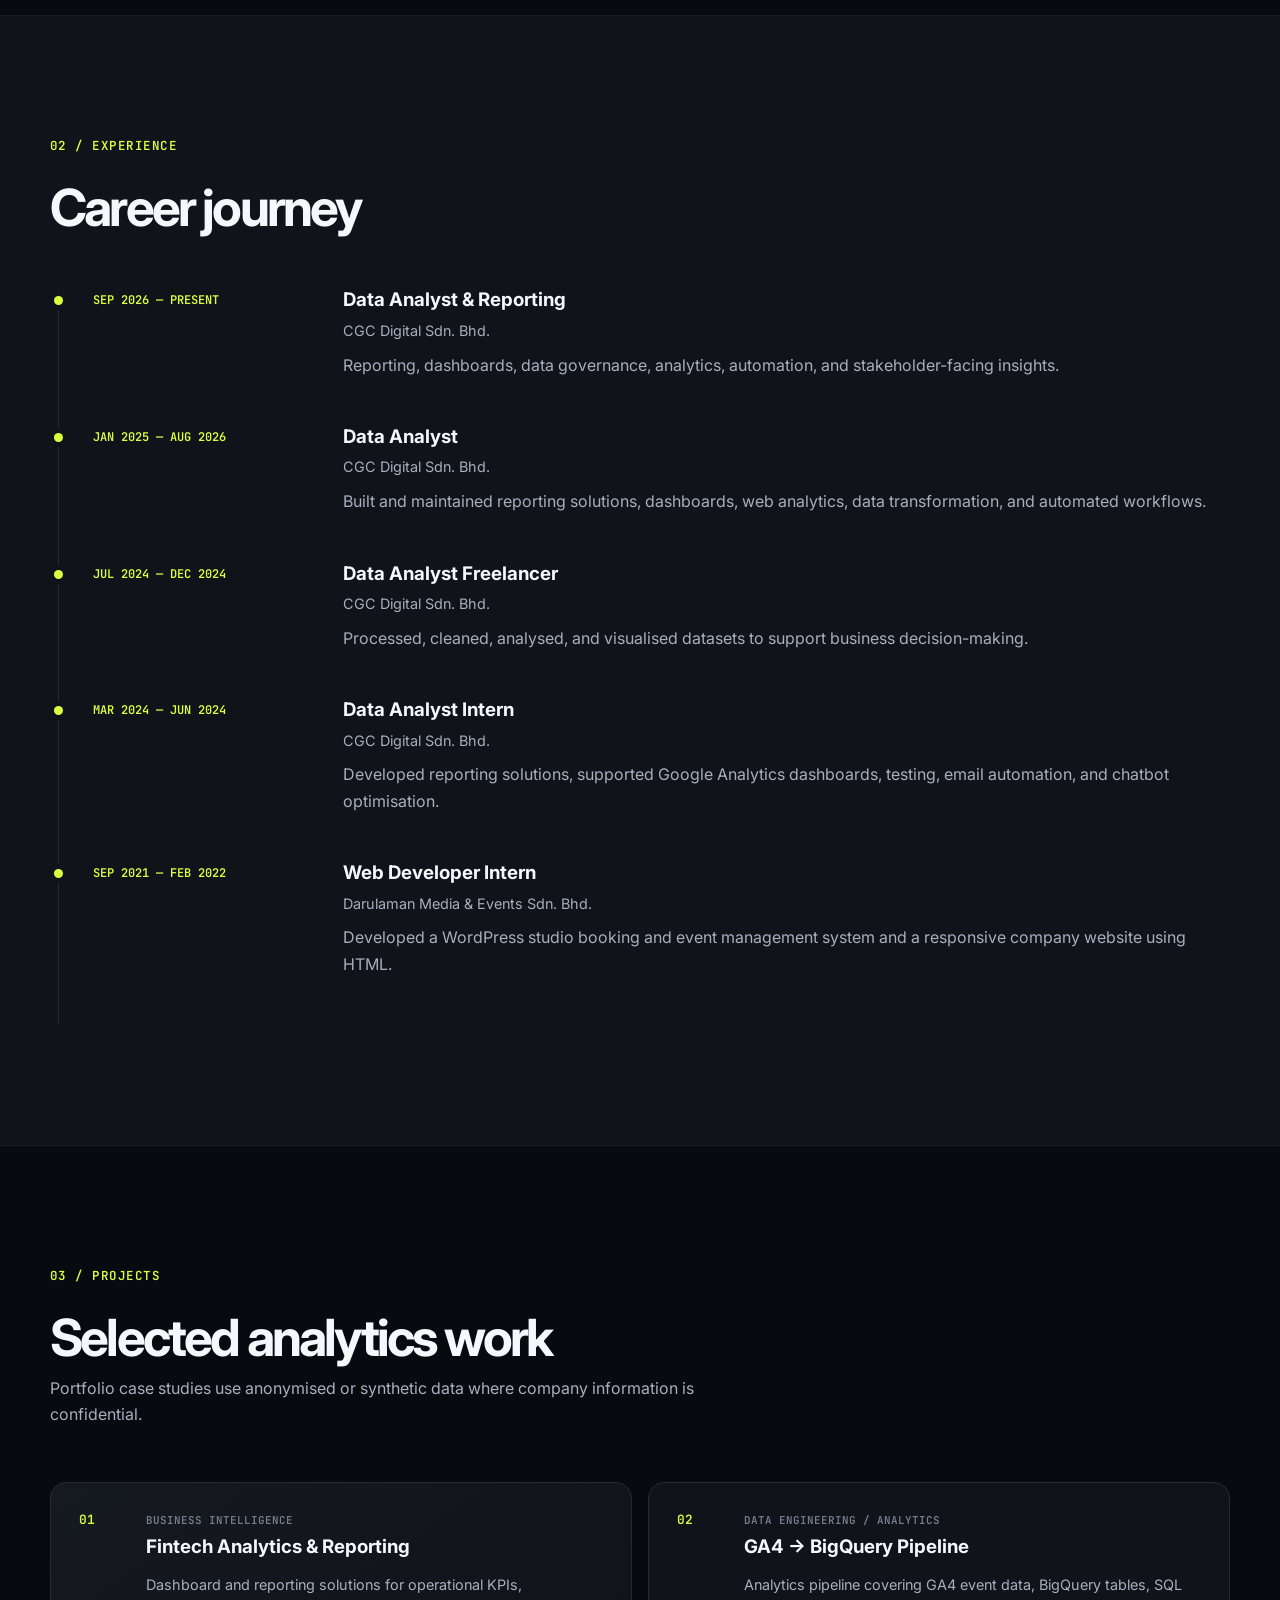
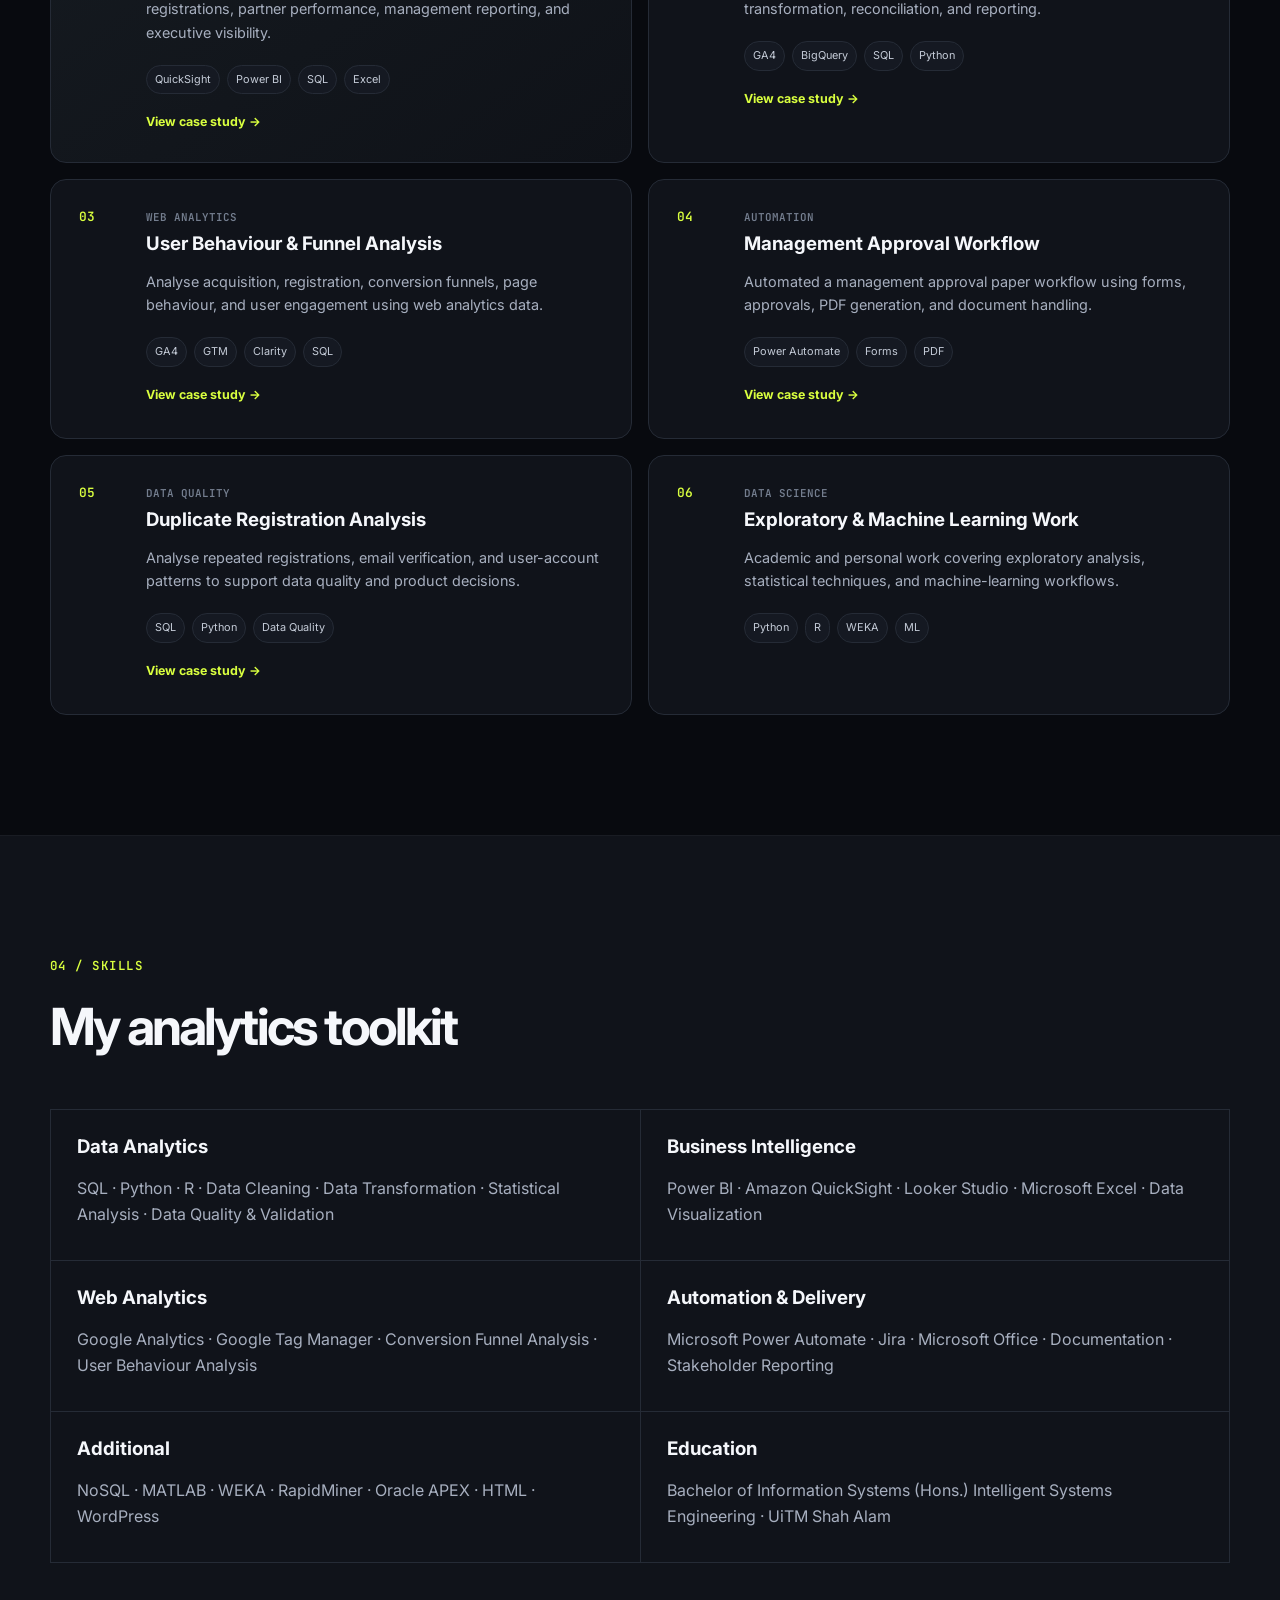
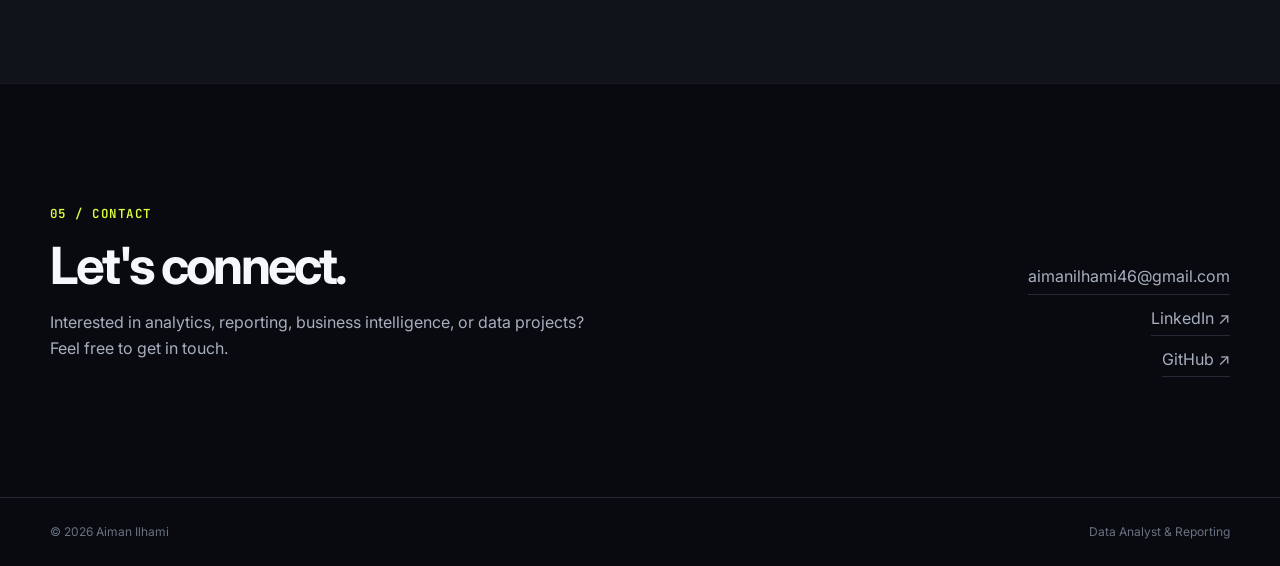
==== commit 6cd53dda: "Polish homepage content and metadata" ====
--- a/index.html
+++ b/index.html
@@ -1,29 +1 @@
-<!DOCTYPE html>
-<html lang="en">
-<head>
-  <meta charset="UTF-8">
-  <meta name="viewport" content="width=device-width, initial-scale=1.0">
-  <meta name="description" content="Aiman Ilhami — Data Analyst & Reporting portfolio.">
-  <title>Aiman Ilhami | Data Analyst & Reporting</title>
-  <link rel="preconnect" href="https://fonts.googleapis.com">
-  <link rel="preconnect" href="https://fonts.gstatic.com" crossorigin>
-  <link href="https://fonts.googleapis.com/css2?family=Inter:wght@400;500;600;700;800&family=JetBrains+Mono:wght@500;600&display=swap" rel="stylesheet">
-  <link rel="stylesheet" href="css/style.css">
-</head>
-<body>
-<header class="site-header"><nav class="nav container"><a class="brand" href="#home">AI<span>.</span></a><button class="menu-toggle" aria-label="Open navigation" aria-expanded="false">☰</button><div class="nav-links"><a href="#about">About</a><a href="#experience">Experience</a><a href="#projects">Projects</a><a href="#skills">Skills</a><a href="#contact">Contact</a></div></nav></header>
-<main>
-<section id="home" class="hero container"><div class="hero-copy"><p class="eyebrow">AIMAN ILHAMI | DATA ANALYST & REPORTING</p><h1>Turning data into <span>insights & action.</span></h1><p class="hero-text">Data Analyst & Reporting professional specializing in analytics, business intelligence, web analytics, data quality, automation, and reporting solutions.</p><div class="hero-actions"><a class="btn btn-primary" href="#projects">View Projects</a><a class="btn btn-secondary" href="assets/Aiman_Ilhami_CV.pdf" target="_blank">Download CV</a></div><div class="tech-strip"><span>SQL</span><span>Python</span><span>Power BI</span><span>QuickSight</span><span>GA4</span><span>Google Tag Manager</span><span>Google Looker Studio</span><span>BigQuery</span><span>Excel</span><span>Automation</span></div></div><div class="hero-photo-wrap"><div class="photo-glow"></div><img class="hero-photo" src="assets/profile-2.jpg" alt="Aiman Ilhami"><div class="floating-card"><strong>90%</strong><span>workflow automation</span></div></div></section>
-<section id="about" class="section container"><div class="section-heading"><p class="eyebrow">01 / ABOUT</p><h2>Analytics with a business mindset.</h2></div><div class="about-grid"><div><p class="lead">I work across reporting, dashboards, data transformation, web analytics, and automation to turn fragmented data into useful information for business and management teams.</p><p>My experience spans fintech analytics, operational reporting, user behaviour and conversion-funnel analysis, data governance, and workflow automation. I enjoy connecting technical analysis with clear business communication.</p></div><div class="stat-grid"><div class="stat"><strong>10+</strong><span>Dashboards & reporting solutions</span></div><div class="stat"><strong>9+</strong><span>Stakeholders / users supported</span></div><div class="stat"><strong>5</strong><span>Reporting cycles: daily → yearly</span></div><div class="stat"><strong>90%</strong><span>Approx. workflow automation</span></div></div></div></section>
-<section id="experience" class="section section-alt"><div class="container"><div class="section-heading"><p class="eyebrow">02 / EXPERIENCE</p><h2>Career journey</h2></div><div class="timeline"><article class="timeline-item"><div class="timeline-date">SEP 2026 — PRESENT</div><div class="timeline-content"><h3>Data Analyst & Reporting</h3><p class="company">CGC Digital Sdn. Bhd.</p><p>Reporting, dashboards, data governance, analytics, automation, and stakeholder-facing insights.</p></div></article><article class="timeline-item"><div class="timeline-date">JAN 2025 — AUG 2026</div><div class="timeline-content"><h3>Data Analyst</h3><p class="company">CGC Digital Sdn. Bhd.</p><p>Built and maintained reporting solutions, dashboards, web analytics, data transformation, and automated workflows.</p></div></article><article class="timeline-item"><div class="timeline-date">JUL 2024 — DEC 2024</div><div class="timeline-content"><h3>Data Analyst Freelancer</h3><p class="company">CGC Digital Sdn. Bhd.</p><p>Processed, cleaned, analysed, and visualised datasets to support business decision-making.</p></div></article><article class="timeline-item"><div class="timeline-date">MAR 2024 — JUN 2024</div><div class="timeline-content"><h3>Data Analyst Intern</h3><p class="company">CGC Digital Sdn. Bhd.</p><p>Developed reporting solutions, supported Google Analytics dashboards, testing, email automation, and chatbot optimisation.</p></div></article><article class="timeline-item"><div class="timeline-date">SEP 2021 — FEB 2022</div><div class="timeline-content"><h3>Web Developer Intern</h3><p class="company">Darulaman Media & Events Sdn. Bhd.</p><p>Developed a WordPress studio booking and event management system and a responsive company website using HTML.</p></div></article></div></div></section>
-<section id="projects" class="section container"><div class="section-heading"><p class="eyebrow">03 / PROJECTS</p><h2>Selected analytics work</h2><p>Portfolio case studies will use anonymised or synthetic data where company information is confidential.</p></div><div class="project-grid">
-<article class="project-card featured"><div class="project-number">01</div><div><p class="project-type">BUSINESS INTELLIGENCE</p><h3>Fintech Analytics & Reporting</h3><p>Dashboard and reporting solutions for operational KPIs, registrations, partner performance, management reporting, and executive visibility.</p><div class="tags"><span>QuickSight</span><span>Power BI</span><span>SQL</span><span>Excel</span></div><a class="project-link" href="projects/fintech-analytics/">View case study →</a></div></article>
-<article class="project-card"><div class="project-number">02</div><div><p class="project-type">DATA ENGINEERING / ANALYTICS</p><h3>GA4 → BigQuery Pipeline</h3><p>Analytics pipeline covering GA4 event data, BigQuery tables, SQL transformation, reconciliation, and reporting.</p><div class="tags"><span>GA4</span><span>BigQuery</span><span>SQL</span><span>Python</span></div><a class="project-link" href="projects/ga4-bigquery/">View case study →</a></div></article>
-<article class="project-card"><div class="project-number">03</div><div><p class="project-type">WEB ANALYTICS</p><h3>User Behaviour & Funnel Analysis</h3><p>Analyse acquisition, registration, conversion funnels, page behaviour, and user engagement using web analytics data.</p><div class="tags"><span>GA4</span><span>GTM</span><span>Clarity</span><span>SQL</span></div><a class="project-link" href="projects/web-analytics/">View case study →</a></div></article>
-<article class="project-card"><div class="project-number">04</div><div><p class="project-type">AUTOMATION</p><h3>Management Approval Workflow</h3><p>Automated a management approval paper workflow using forms, approvals, PDF generation, and document handling.</p><div class="tags"><span>Power Automate</span><span>Forms</span><span>PDF</span></div></div></article>
-<article class="project-card"><div class="project-number">05</div><div><p class="project-type">DATA QUALITY</p><h3>Duplicate Registration Analysis</h3><p>Analyse repeated registrations, email verification, and user-account patterns to support data quality and product decisions.</p><div class="tags"><span>SQL</span><span>Python</span><span>Data Quality</span></div><a class="project-link" href="projects/registration-analysis/">View case study →</a></div></article>
-<article class="project-card"><div class="project-number">06</div><div><p class="project-type">DATA SCIENCE</p><h3>Exploratory & Machine Learning Work</h3><p>Academic and personal work covering exploratory analysis, statistical techniques, and machine-learning workflows.</p><div class="tags"><span>Python</span><span>R</span><span>WEKA</span><span>ML</span></div></div></article>
-</div></section>
-<section id="skills" class="section section-alt"><div class="container"><div class="section-heading"><p class="eyebrow">04 / SKILLS</p><h2>My analytics toolkit</h2></div><div class="skills-grid"><div class="skill-group"><h3>Data Analytics</h3><p>SQL · Python · R · Data Cleaning · Data Transformation · Statistical Analysis · Data Quality & Validation</p></div><div class="skill-group"><h3>Business Intelligence</h3><p>Power BI · Amazon QuickSight · Looker Studio · Microsoft Excel · Data Visualization</p></div><div class="skill-group"><h3>Web Analytics</h3><p>Google Analytics · Google Tag Manager · Conversion Funnel Analysis · User Behaviour Analysis</p></div><div class="skill-group"><h3>Automation & Delivery</h3><p>Microsoft Power Automate · Jira · Microsoft Office · Documentation · Stakeholder Reporting</p></div><div class="skill-group"><h3>Additional</h3><p>NoSQL · MATLAB · WEKA · RapidMiner · Oracle APEX · HTML · WordPress</p></div><div class="skill-group"><h3>Education</h3><p>Bachelor of Information Systems (Hons.) Intelligent Systems Engineering · UiTM Shah Alam</p></div></div></div></section>
-<section id="contact" class="section container contact-section"><div><p class="eyebrow">05 / CONTACT</p><h2>Let's connect.</h2><p>Interested in analytics, reporting, business intelligence, or data projects? Feel free to get in touch.</p></div><div class="contact-links"><a href="mailto:aimanilhami46@gmail.com">aimanilhami46@gmail.com</a><a href="https://www.linkedin.com/in/aiman-ilhami-9b28532a3/" target="_blank" rel="noopener">LinkedIn ↗</a><a href="https://github.com/ilhami46" target="_blank" rel="noopener">GitHub ↗</a></div></section>
-</main><footer class="footer"><div class="container footer-inner"><span>© 2026 Aiman Ilhami</span><span>Data Analyst & Reporting</span></div></footer><script src="js/script.js"></script></body></html>
+<!DOCTYPE html><html lang="en"><head><meta charset="UTF-8"><meta name="viewport" content="width=device-width, initial-scale=1.0"><meta name="description" content="Aiman Ilhami — Data Analyst & Reporting portfolio covering business intelligence, GA4, BigQuery, SQL, Python, web analytics and automation."><meta name="author" content="Aiman Ilhami"><meta property="og:title" content="Aiman Ilhami | Data Analyst & Reporting"><meta property="og:description" content="Data analytics, business intelligence, web analytics, data quality and automation portfolio."><meta property="og:type" content="website"><meta property="og:url" content="https://ilhami46.github.io/"><meta name="twitter:card" content="summary"><title>Aiman Ilhami | Data Analyst & Reporting</title><link rel="preconnect" href="https://fonts.googleapis.com"><link rel="preconnect" href="https://fonts.gstatic.com" crossorigin><link href="https://fonts.googleapis.com/css2?family=Inter:wght@400;500;600;700;800&family=JetBrains+Mono:wght@500;600&display=swap" rel="stylesheet"><link rel="stylesheet" href="css/style.css"></head><body><header class="site-header"><nav class="nav container"><a class="brand" href="#home">AI<span>.</span></a><button class="menu-toggle" aria-label="Open navigation" aria-expanded="false">☰</button><div class="nav-links"><a href="#about">About</a><a href="#experience">Experience</a><a href="#projects">Projects</a><a href="#skills">Skills</a><a href="#contact">Contact</a></div></nav></header><main><section id="home" class="hero container"><div class="hero-copy"><p class="eyebrow">AIMAN ILHAMI | DATA ANALYST & REPORTING</p><h1>Turning data into <span>insights & action.</span></h1><p class="hero-text">Data Analyst & Reporting professional specializing in analytics, business intelligence, web analytics, data quality, automation, and reporting solutions.</p><div class="hero-actions"><a class="btn btn-primary" href="#projects">View Projects</a><a class="btn btn-secondary" href="assets/Aiman_Ilhami_CV.pdf" target="_blank">Download CV</a></div><div class="tech-strip"><span>SQL</span><span>Python</span><span>Power BI</span><span>QuickSight</span><span>GA4</span><span>Google Tag Manager</span><span>Google Looker Studio</span><span>BigQuery</span><span>Excel</span><span>Automation</span></div></div><div class="hero-photo-wrap"><div class="photo-glow"></div><img class="hero-photo" src="assets/profile-2.jpg" alt="Aiman Ilhami"><div class="floating-card"><strong>90%</strong><span>workflow automation</span></div></div></section><section id="about" class="section container"><div class="section-heading"><p class="eyebrow">01 / ABOUT</p><h2>Analytics with a business mindset.</h2></div><div class="about-grid"><div><p class="lead">I work across reporting, dashboards, data transformation, web analytics, and automation to turn fragmented data into useful information for business and management teams.</p><p>My experience spans fintech analytics, operational reporting, user behaviour and conversion-funnel analysis, data governance, and workflow automation. I enjoy connecting technical analysis with clear business communication.</p></div><div class="stat-grid"><div class="stat"><strong>10+</strong><span>Dashboards & reporting solutions</span></div><div class="stat"><strong>9+</strong><span>Stakeholders / users supported</span></div><div class="stat"><strong>5</strong><span>Reporting cycles: daily → yearly</span></div><div class="stat"><strong>90%</strong><span>Approx. workflow automation</span></div></div></div></section><section id="experience" class="section section-alt"><div class="container"><div class="section-heading"><p class="eyebrow">02 / EXPERIENCE</p><h2>Career journey</h2></div><div class="timeline"><article class="timeline-item"><div class="timeline-date">SEP 2026 — PRESENT</div><div class="timeline-content"><h3>Data Analyst & Reporting</h3><p class="company">CGC Digital Sdn. Bhd.</p><p>Reporting, dashboards, data governance, analytics, automation, and stakeholder-facing insights.</p></div></article><article class="timeline-item"><div class="timeline-date">JAN 2025 — AUG 2026</div><div class="timeline-content"><h3>Data Analyst</h3><p class="company">CGC Digital Sdn. Bhd.</p><p>Built and maintained reporting solutions, dashboards, web analytics, data transformation, and automated workflows.</p></div></article><article class="timeline-item"><div class="timeline-date">JUL 2024 — DEC 2024</div><div class="timeline-content"><h3>Data Analyst Freelancer</h3><p class="company">CGC Digital Sdn. Bhd.</p><p>Processed, cleaned, analysed, and visualised datasets to support business decision-making.</p></div></article><article class="timeline-item"><div class="timeline-date">MAR 2024 — JUN 2024</div><div class="timeline-content"><h3>Data Analyst Intern</h3><p class="company">CGC Digital Sdn. Bhd.</p><p>Developed reporting solutions, supported Google Analytics dashboards, testing, email automation, and chatbot optimisation.</p></div></article><article class="timeline-item"><div class="timeline-date">SEP 2021 — FEB 2022</div><div class="timeline-content"><h3>Web Developer Intern</h3><p class="company">Darulaman Media & Events Sdn. Bhd.</p><p>Developed a WordPress studio booking and event management system and a responsive company website using HTML.</p></div></article></div></div></section><section id="projects" class="section container"><div class="section-heading"><p class="eyebrow">03 / PROJECTS</p><h2>Selected analytics work</h2><p>Portfolio case studies use anonymised or synthetic data where company information is confidential.</p></div><div class="project-grid"><article class="project-card featured"><div class="project-number">01</div><div><p class="project-type">BUSINESS INTELLIGENCE</p><h3>Fintech Analytics & Reporting</h3><p>Dashboard and reporting solutions for operational KPIs, registrations, partner performance, management reporting, and executive visibility.</p><div class="tags"><span>QuickSight</span><span>Power BI</span><span>SQL</span><span>Excel</span></div><a class="project-link" href="projects/fintech-analytics/">View case study →</a></div></article><article class="project-card"><div class="project-number">02</div><div><p class="project-type">DATA ENGINEERING / ANALYTICS</p><h3>GA4 → BigQuery Pipeline</h3><p>Analytics pipeline covering GA4 event data, BigQuery tables, SQL transformation, reconciliation, and reporting.</p><div class="tags"><span>GA4</span><span>BigQuery</span><span>SQL</span><span>Python</span></div><a class="project-link" href="projects/ga4-bigquery/">View case study →</a></div></article><article class="project-card"><div class="project-number">03</div><div><p class="project-type">WEB ANALYTICS</p><h3>User Behaviour & Funnel Analysis</h3><p>Analyse acquisition, registration, conversion funnels, page behaviour, and user engagement using web analytics data.</p><div class="tags"><span>GA4</span><span>GTM</span><span>Clarity</span><span>SQL</span></div><a class="project-link" href="projects/web-analytics/">View case study →</a></div></article><article class="project-card"><div class="project-number">04</div><div><p class="project-type">AUTOMATION</p><h3>Management Approval Workflow</h3><p>Automated a management approval paper workflow using forms, approvals, PDF generation, and document handling.</p><div class="tags"><span>Power Automate</span><span>Forms</span><span>PDF</span></div><a class="project-link" href="projects/power-automate/">View case study →</a></div></article><article class="project-card"><div class="project-number">05</div><div><p class="project-type">DATA QUALITY</p><h3>Duplicate Registration Analysis</h3><p>Analyse repeated registrations, email verification, and user-account patterns to support data quality and product decisions.</p><div class="tags"><span>SQL</span><span>Python</span><span>Data Quality</span></div><a class="project-link" href="projects/registration-analysis/">View case study →</a></div></article><article class="project-card"><div class="project-number">06</div><div><p class="project-type">DATA SCIENCE</p><h3>Exploratory & Machine Learning Work</h3><p>Academic and personal work covering exploratory analysis, statistical techniques, and machine-learning workflows.</p><div class="tags"><span>Python</span><span>R</span><span>WEKA</span><span>ML</span></div></div></article></div></section><section id="skills" class="section section-alt"><div class="container"><div class="section-heading"><p class="eyebrow">04 / SKILLS</p><h2>My analytics toolkit</h2></div><div class="skills-grid"><div class="skill-group"><h3>Data Analytics</h3><p>SQL · Python · R · Data Cleaning · Data Transformation · Statistical Analysis · Data Quality & Validation</p></div><div class="skill-group"><h3>Business Intelligence</h3><p>Power BI · Amazon QuickSight · Looker Studio · Microsoft Excel · Data Visualization</p></div><div class="skill-group"><h3>Web Analytics</h3><p>Google Analytics · Google Tag Manager · Conversion Funnel Analysis · User Behaviour Analysis</p></div><div class="skill-group"><h3>Automation & Delivery</h3><p>Microsoft Power Automate · Jira · Microsoft Office · Documentation · Stakeholder Reporting</p></div><div class="skill-group"><h3>Additional</h3><p>NoSQL · MATLAB · WEKA · RapidMiner · Oracle APEX · HTML · WordPress</p></div><div class="skill-group"><h3>Education</h3><p>Bachelor of Information Systems (Hons.) Intelligent Systems Engineering · UiTM Shah Alam</p></div></div></div></section><section id="contact" class="section container contact-section"><div><p class="eyebrow">05 / CONTACT</p><h2>Let's connect.</h2><p>Interested in analytics, reporting, business intelligence, or data projects? Feel free to get in touch.</p></div><div class="contact-links"><a href="mailto:aimanilhami46@gmail.com">aimanilhami46@gmail.com</a><a href="https://www.linkedin.com/in/aiman-ilhami-9b28532a3/" target="_blank" rel="noopener">LinkedIn ↗</a><a href="https://github.com/ilhami46" target="_blank" rel="noopener">GitHub ↗</a></div></section></main><footer class="footer"><div class="container footer-inner"><span>© 2026 Aiman Ilhami</span><span>Data Analyst & Reporting</span></div></footer><script src="js/script.js"></script></body></html>
--- a/css/style.css
+++ b/css/style.css
@@ -1 +1 @@
-:root{--bg:#080a0f;--surface:#10131a;--surface-2:#151922;--text:#f5f7fb;--muted:#a7afbf;--line:#252b36;--accent:#d9ff3f;--accent-dark:#0d1104;--max:1180px}*{box-sizing:border-box}html{scroll-behavior:smooth}body{margin:0;background:var(--bg);color:var(--text);font-family:Inter,system-ui,sans-serif;line-height:1.65}a{color:inherit;text-decoration:none}.container{width:min(calc(100% - 40px),var(--max));margin-inline:auto}.site-header{position:sticky;top:0;z-index:50;backdrop-filter:blur(18px);background:rgba(8,10,15,.82);border-bottom:1px solid rgba(255,255,255,.05)}.nav{min-height:76px;display:flex;align-items:center;justify-content:space-between}.brand{font-size:1.5rem;font-weight:800;letter-spacing:-.06em}.brand span{color:var(--accent)}.nav-links{display:flex;gap:28px;font-size:.9rem;color:var(--muted)}.nav-links a:hover{color:var(--text)}.menu-toggle{display:none;border:0;background:none;color:var(--text);font-size:1.5rem}.hero{min-height:calc(100vh - 76px);display:grid;grid-template-columns:1.1fr .9fr;gap:60px;align-items:center;padding-block:70px}.eyebrow{color:var(--accent);font-family:"JetBrains Mono",monospace;font-size:.78rem;letter-spacing:.12em;font-weight:600;margin:0 0 14px}h1{font-size:clamp(3.2rem,7vw,6.5rem);line-height:.96;letter-spacing:-.07em;margin:0 0 28px;max-width:800px}h1 span{color:var(--accent)}h2{font-size:clamp(2rem,4vw,3.4rem);line-height:1.05;letter-spacing:-.055em;margin:0}h3{margin:0 0 7px;line-height:1.2}.hero-text{color:var(--muted);max-width:650px;font-size:1.08rem}.hero-actions{display:flex;gap:12px;margin:30px 0;flex-wrap:wrap}.btn{padding:13px 19px;border-radius:8px;font-weight:700;font-size:.9rem;border:1px solid var(--line)}.btn-primary{background:var(--accent);color:var(--accent-dark);border-color:var(--accent)}.btn-secondary:hover{border-color:#5c6575}.tech-strip{display:flex;flex-wrap:wrap;gap:9px;color:#c7ced9;font-size:.78rem;font-family:"JetBrains Mono",monospace}.tech-strip span{border:1px solid var(--line);border-radius:999px;padding:6px 10px}.hero-photo-wrap{position:relative;justify-self:center;width:min(100%,430px)}.photo-glow{position:absolute;inset:8% 4% 0;background:var(--accent);filter:blur(80px);opacity:.13}.hero-photo{position:relative;width:100%;aspect-ratio:4/5;object-fit:cover;object-position:center top;border-radius:24px;border:1px solid var(--line);filter:grayscale(8%)}.floating-card{position:absolute;right:-28px;bottom:28px;background:rgba(16,19,26,.95);border:1px solid var(--line);border-radius:14px;padding:14px 17px;min-width:170px;box-shadow:0 18px 50px rgba(0,0,0,.35)}.floating-card strong{display:block;color:var(--accent);font-size:1.8rem;line-height:1}.floating-card span{color:var(--muted);font-size:.72rem}.section{padding-block:120px}.section-alt{background:var(--surface);border-block:1px solid rgba(255,255,255,.04)}.section-heading{display:flex;flex-direction:column;gap:10px;margin-bottom:55px}.section-heading>p:last-child{color:var(--muted);max-width:700px;margin:0}.about-grid{display:grid;grid-template-columns:1.1fr .9fr;gap:80px}.about-grid p{color:var(--muted)}.about-grid .lead{color:var(--text);font-size:1.25rem;line-height:1.55}.stat-grid{display:grid;grid-template-columns:1fr 1fr;gap:1px;background:var(--line);border:1px solid var(--line)}.stat{background:var(--surface);padding:24px;min-height:145px}.stat strong{display:block;font-size:2.2rem;letter-spacing:-.06em;color:var(--accent)}.stat span{color:var(--muted);font-size:.85rem}.timeline{border-left:1px solid var(--line);margin-left:8px}.timeline-item{position:relative;display:grid;grid-template-columns:210px 1fr;gap:40px;padding:0 0 48px 34px}.timeline-item::before{content:"";position:absolute;left:-5px;top:7px;width:9px;height:9px;border-radius:50%;background:var(--accent);box-shadow:0 0 0 5px var(--surface)}.timeline-date{font:600 .75rem "JetBrains Mono",monospace;color:var(--accent);padding-top:3px}.company{color:var(--muted);margin:0 0 9px;font-size:.9rem}.timeline-content p:last-child{color:var(--muted);margin:0}.project-grid{display:grid;grid-template-columns:repeat(2,1fr);gap:16px}.project-card{background:var(--surface);border:1px solid var(--line);border-radius:16px;padding:28px;display:grid;grid-template-columns:55px 1fr;gap:12px;min-height:260px;transition:transform .2s,border-color .2s}.project-card:hover{transform:translateY(-4px);border-color:#4d5666}.project-card.featured{background:linear-gradient(145deg,#151a20,#0f1218)}.project-number{color:var(--accent);font:600 .8rem "JetBrains Mono",monospace}.project-type{color:#747e8f;font:600 .68rem "JetBrains Mono",monospace;margin:2px 0 9px}.project-card p:not(.project-type){color:var(--muted);font-size:.9rem}.tags{display:flex;flex-wrap:wrap;gap:7px;margin-top:20px}.tags span{background:var(--surface-2);border:1px solid var(--line);color:#c4cbd7;border-radius:999px;padding:5px 8px;font-size:.68rem}.project-link{display:inline-block;margin-top:18px;color:var(--accent);font-size:.78rem;font-weight:700}.project-link:hover{text-decoration:underline}.skills-grid{display:grid;grid-template-columns:repeat(2,1fr);gap:1px;background:var(--line);border:1px solid var(--line)}.skill-group{background:var(--surface);padding:26px;min-height:150px}.skill-group p{color:var(--muted);margin-bottom:0}.contact-section{display:grid;grid-template-columns:1fr 1fr;gap:60px;align-items:end}.contact-section>div>p:not(.eyebrow){color:var(--muted);max-width:540px}.contact-links{display:flex;flex-direction:column;align-items:flex-end;gap:10px}.contact-links a{color:var(--muted);border-bottom:1px solid var(--line);padding-bottom:4px}.contact-links a:hover{color:var(--accent);border-color:var(--accent)}.footer{border-top:1px solid var(--line);color:#697282;font-size:.75rem;padding:24px 0}.footer-inner{display:flex;justify-content:space-between}@media(max-width:800px){.container{width:min(calc(100% - 28px),var(--max))}.nav-links{display:none;position:absolute;top:76px;left:0;right:0;background:var(--surface);padding:20px;flex-direction:column;border-bottom:1px solid var(--line)}.nav-links.open{display:flex}.menu-toggle{display:block}.hero,.about-grid,.contact-section{grid-template-columns:1fr}.hero{padding-top:50px;gap:45px}.hero-photo-wrap{width:min(75vw,360px)}.floating-card{right:-8px}.section{padding-block:80px}.timeline-item{grid-template-columns:1fr;gap:8px;padding-left:24px}.project-grid,.skills-grid{grid-template-columns:1fr}.contact-links{align-items:flex-start}}@media(max-width:460px){h1{font-size:3.1rem}.hero-actions .btn{width:100%;text-align:center}.stat-grid{grid-template-columns:1fr}}
+:root{--bg:#080a0f;--surface:#10131a;--surface-2:#151922;--text:#f5f7fb;--muted:#a7afbf;--line:#252b36;--accent:#d9ff3f;--accent-dark:#0d1104;--max:1180px}*{box-sizing:border-box}html{scroll-behavior:smooth;scroll-padding-top:90px}body{margin:0;background:var(--bg);color:var(--text);font-family:Inter,system-ui,sans-serif;line-height:1.65}a{color:inherit;text-decoration:none}.container{width:min(calc(100% - 40px),var(--max));margin-inline:auto}.site-header{position:sticky;top:0;z-index:50;backdrop-filter:blur(18px);background:rgba(8,10,15,.82);border-bottom:1px solid rgba(255,255,255,.05)}.nav{min-height:76px;display:flex;align-items:center;justify-content:space-between}.brand{font-size:1.5rem;font-weight:800;letter-spacing:-.06em}.brand span{color:var(--accent)}.nav-links{display:flex;gap:28px;font-size:.9rem;color:var(--muted)}.nav-links a{position:relative}.nav-links a::after{content:"";position:absolute;left:0;bottom:-7px;width:100%;height:1px;background:var(--accent);transform:scaleX(0);transform-origin:right;transition:transform .25s}.nav-links a:hover{color:var(--text)}.nav-links a:hover::after{transform:scaleX(1);transform-origin:left}.menu-toggle{display:none;border:0;background:none;color:var(--text);font-size:1.5rem}.hero{min-height:calc(100vh - 76px);display:grid;grid-template-columns:1.1fr .9fr;gap:60px;align-items:center;padding-block:70px}.hero-copy{animation:fadeUp .7s ease both}.eyebrow{color:var(--accent);font-family:"JetBrains Mono",monospace;font-size:.78rem;letter-spacing:.12em;font-weight:600;margin:0 0 14px}h1{font-size:clamp(3.2rem,7vw,6.5rem);line-height:.96;letter-spacing:-.07em;margin:0 0 28px;max-width:800px}h1 span{color:var(--accent)}h2{font-size:clamp(2rem,4vw,3.4rem);line-height:1.05;letter-spacing:-.055em;margin:0}h3{margin:0 0 7px;line-height:1.2}.hero-text{color:var(--muted);max-width:650px;font-size:1.08rem}.hero-actions{display:flex;gap:12px;margin:30px 0;flex-wrap:wrap}.btn{padding:13px 19px;border-radius:8px;font-weight:700;font-size:.9rem;border:1px solid var(--line);transition:transform .2s,box-shadow .2s}.btn:hover{transform:translateY(-2px)}.btn-primary{background:var(--accent);color:var(--accent-dark);border-color:var(--accent);box-shadow:0 10px 30px rgba(217,255,63,.08)}.btn-secondary:hover{border-color:#5c6575}.tech-strip{display:flex;flex-wrap:wrap;gap:9px;color:#c7ced9;font-size:.78rem;font-family:"JetBrains Mono",monospace}.tech-strip span{border:1px solid var(--line);border-radius:999px;padding:6px 10px;transition:border-color .2s,transform .2s}.tech-strip span:hover{border-color:#697282;transform:translateY(-2px)}.hero-photo-wrap{position:relative;justify-self:center;width:min(100%,430px);animation:fadeIn .9s ease .1s both}.photo-glow{position:absolute;inset:8% 4% 0;background:var(--accent);filter:blur(80px);opacity:.13}.hero-photo{position:relative;width:100%;aspect-ratio:4/5;object-fit:cover;object-position:center top;border-radius:24px;border:1px solid var(--line);filter:grayscale(8%);transition:transform .35s}.hero-photo-wrap:hover .hero-photo{transform:translateY(-5px)}.floating-card{position:absolute;right:-28px;bottom:28px;background:rgba(16,19,26,.95);border:1px solid var(--line);border-radius:14px;padding:14px 17px;min-width:170px;box-shadow:0 18px 50px rgba(0,0,0,.35)}.floating-card strong{display:block;color:var(--accent);font-size:1.8rem;line-height:1}.floating-card span{color:var(--muted);font-size:.72rem}.section{padding-block:120px}.section-alt{background:var(--surface);border-block:1px solid rgba(255,255,255,.04)}.section-heading{display:flex;flex-direction:column;gap:10px;margin-bottom:55px}.section-heading>p:last-child{color:var(--muted);max-width:700px;margin:0}.about-grid{display:grid;grid-template-columns:1.1fr .9fr;gap:80px}.about-grid p{color:var(--muted)}.about-grid .lead{color:var(--text);font-size:1.25rem;line-height:1.55}.stat-grid{display:grid;grid-template-columns:1fr 1fr;gap:1px;background:var(--line);border:1px solid var(--line)}.stat{background:var(--surface);padding:24px;min-height:145px}.stat strong{display:block;font-size:2.2rem;letter-spacing:-.06em;color:var(--accent)}.stat span{color:var(--muted);font-size:.85rem}.timeline{border-left:1px solid var(--line);margin-left:8px}.timeline-item{position:relative;display:grid;grid-template-columns:210px 1fr;gap:40px;padding:0 0 48px 34px}.timeline-item::before{content:"";position:absolute;left:-5px;top:7px;width:9px;height:9px;border-radius:50%;background:var(--accent);box-shadow:0 0 0 5px var(--surface)}.timeline-date{font:600 .75rem "JetBrains Mono",monospace;color:var(--accent);padding-top:3px}.company{color:var(--muted);margin:0 0 9px;font-size:.9rem}.timeline-content p:last-child{color:var(--muted);margin:0}.project-grid{display:grid;grid-template-columns:repeat(2,1fr);gap:16px}.project-card{background:var(--surface);border:1px solid var(--line);border-radius:16px;padding:28px;display:grid;grid-template-columns:55px 1fr;gap:12px;min-height:260px;transition:transform .2s,border-color .2s,box-shadow .2s}.project-card:hover{transform:translateY(-5px);border-color:#4d5666;box-shadow:0 20px 45px rgba(0,0,0,.16)}.project-card.featured{background:linear-gradient(145deg,#151a20,#0f1218)}.project-number{color:var(--accent);font:600 .8rem "JetBrains Mono",monospace}.project-type{color:#747e8f;font:600 .68rem "JetBrains Mono",monospace;margin:2px 0 9px}.project-card p:not(.project-type){color:var(--muted);font-size:.9rem}.tags{display:flex;flex-wrap:wrap;gap:7px;margin-top:20px}.tags span{background:var(--surface-2);border:1px solid var(--line);color:#c4cbd7;border-radius:999px;padding:5px 8px;font-size:.68rem}.project-link{display:inline-block;margin-top:18px;color:var(--accent);font-size:.78rem;font-weight:700}.project-link:hover{text-decoration:underline}.skills-grid{display:grid;grid-template-columns:repeat(2,1fr);gap:1px;background:var(--line);border:1px solid var(--line)}.skill-group{background:var(--surface);padding:26px;min-height:150px;transition:background .2s}.skill-group:hover{background:var(--surface-2)}.skill-group p{color:var(--muted);margin-bottom:0}.contact-section{display:grid;grid-template-columns:1fr 1fr;gap:60px;align-items:end}.contact-section>div>p:not(.eyebrow){color:var(--muted);max-width:540px}.contact-links{display:flex;flex-direction:column;align-items:flex-end;gap:10px}.contact-links a{color:var(--muted);border-bottom:1px solid var(--line);padding-bottom:4px}.contact-links a:hover{color:var(--accent);border-color:var(--accent)}.footer{border-top:1px solid var(--line);color:#697282;font-size:.75rem;padding:24px 0}.footer-inner{display:flex;justify-content:space-between}@keyframes fadeUp{from{opacity:0;transform:translateY(18px)}to{opacity:1;transform:none}}@keyframes fadeIn{from{opacity:0}to{opacity:1}}@media(prefers-reduced-motion:reduce){html{scroll-behavior:auto}*,*::before,*::after{animation:none!important;transition:none!important}}@media(max-width:800px){.container{width:min(calc(100% - 28px),var(--max))}.nav-links{display:none;position:absolute;top:76px;left:0;right:0;background:var(--surface);padding:20px;flex-direction:column;border-bottom:1px solid var(--line)}.nav-links.open{display:flex}.menu-toggle{display:block}.hero,.about-grid,.contact-section{grid-template-columns:1fr}.hero{padding-top:50px;gap:45px}.hero-photo-wrap{width:min(75vw,360px)}.floating-card{right:-8px}.section{padding-block:80px}.timeline-item{grid-template-columns:1fr;gap:8px;padding-left:24px}.project-grid,.skills-grid{grid-template-columns:1fr}.contact-links{align-items:flex-start}}@media(max-width:460px){h1{font-size:3.1rem}.hero-actions .btn{width:100%;text-align:center}.stat-grid{grid-template-columns:1fr}}
